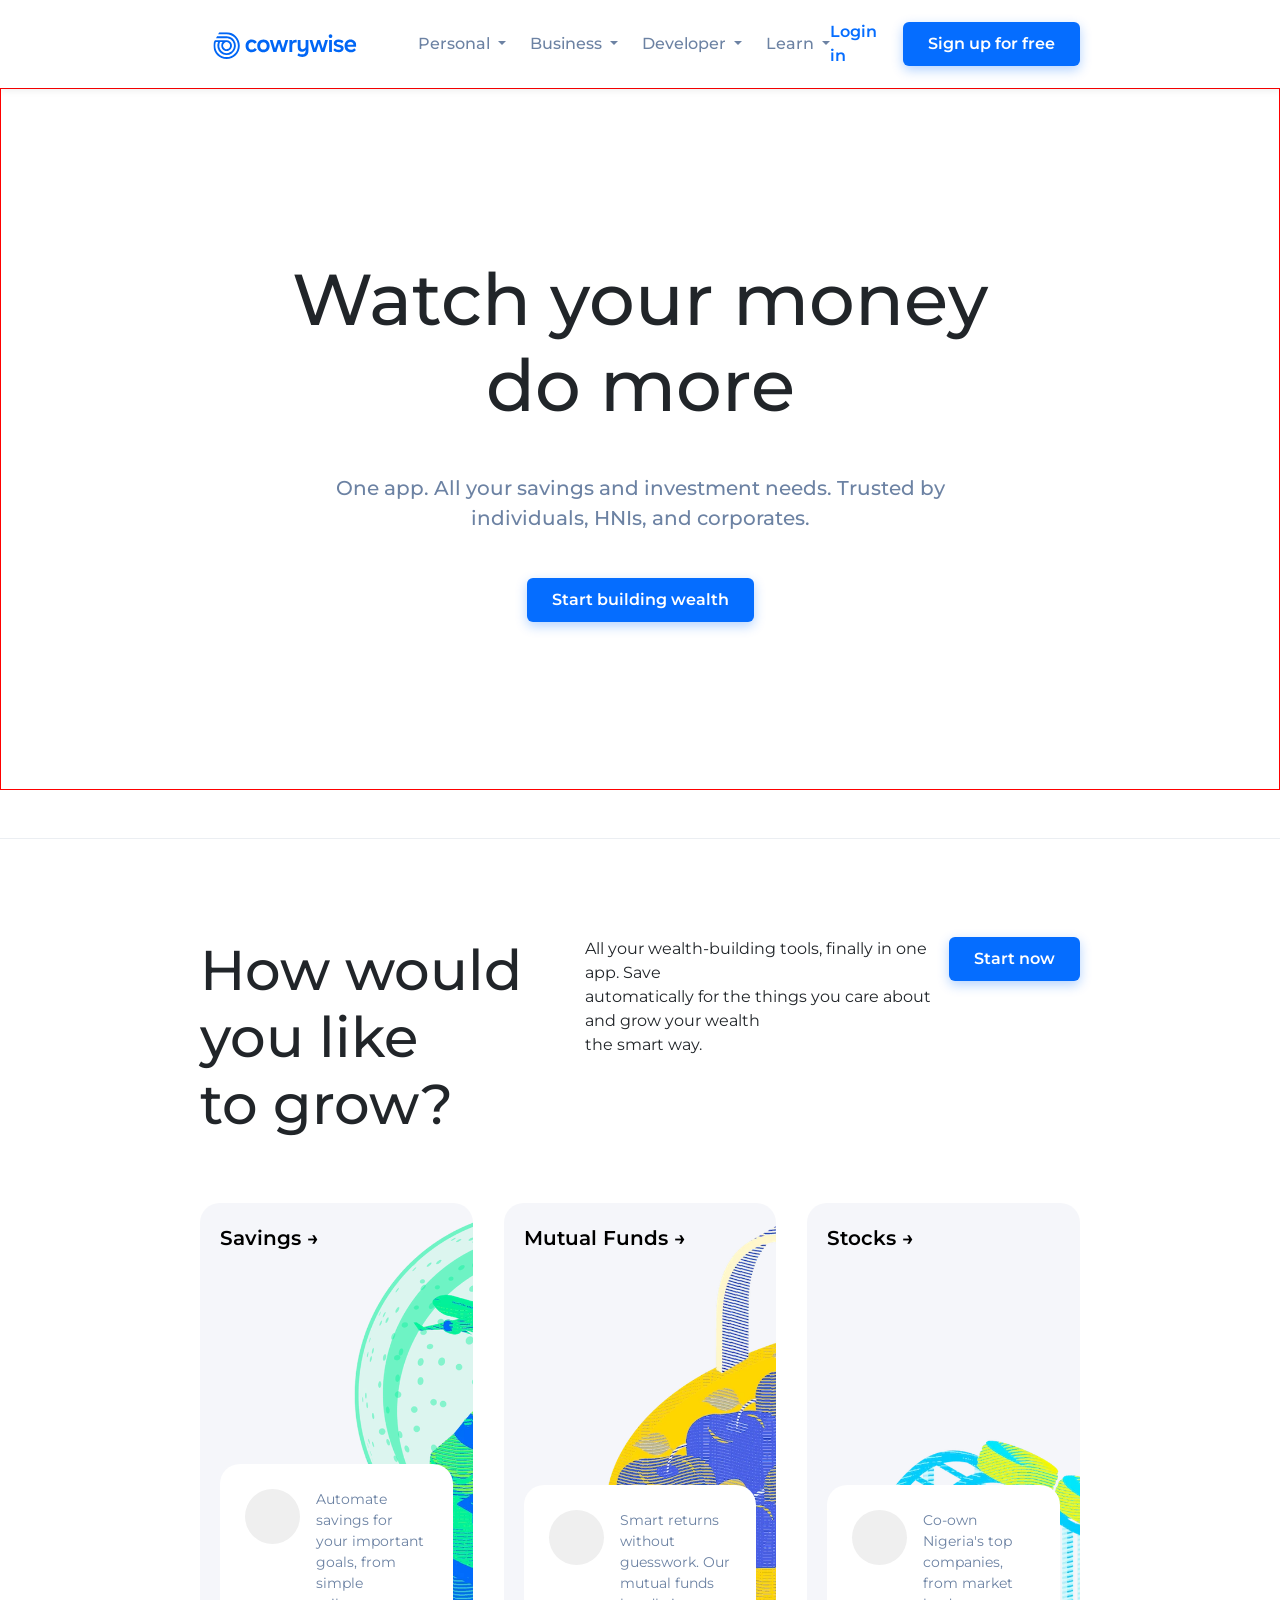
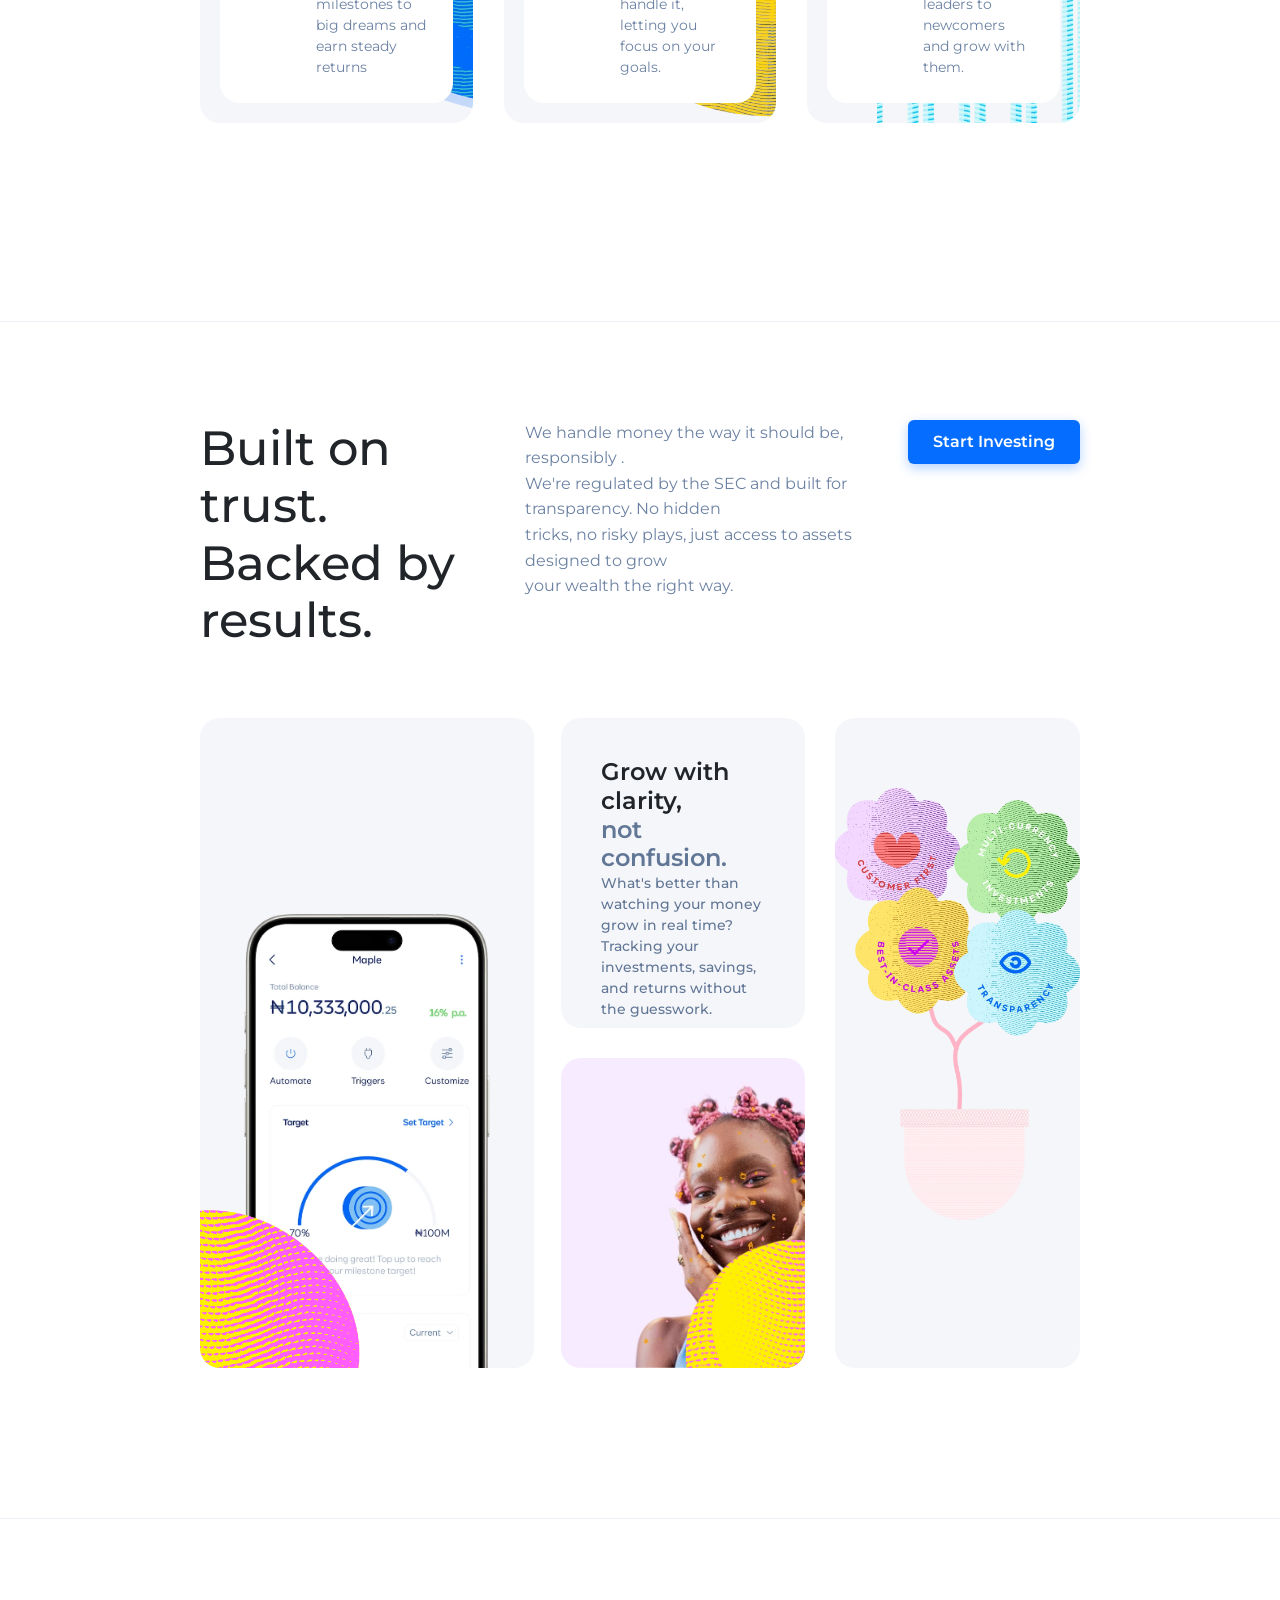
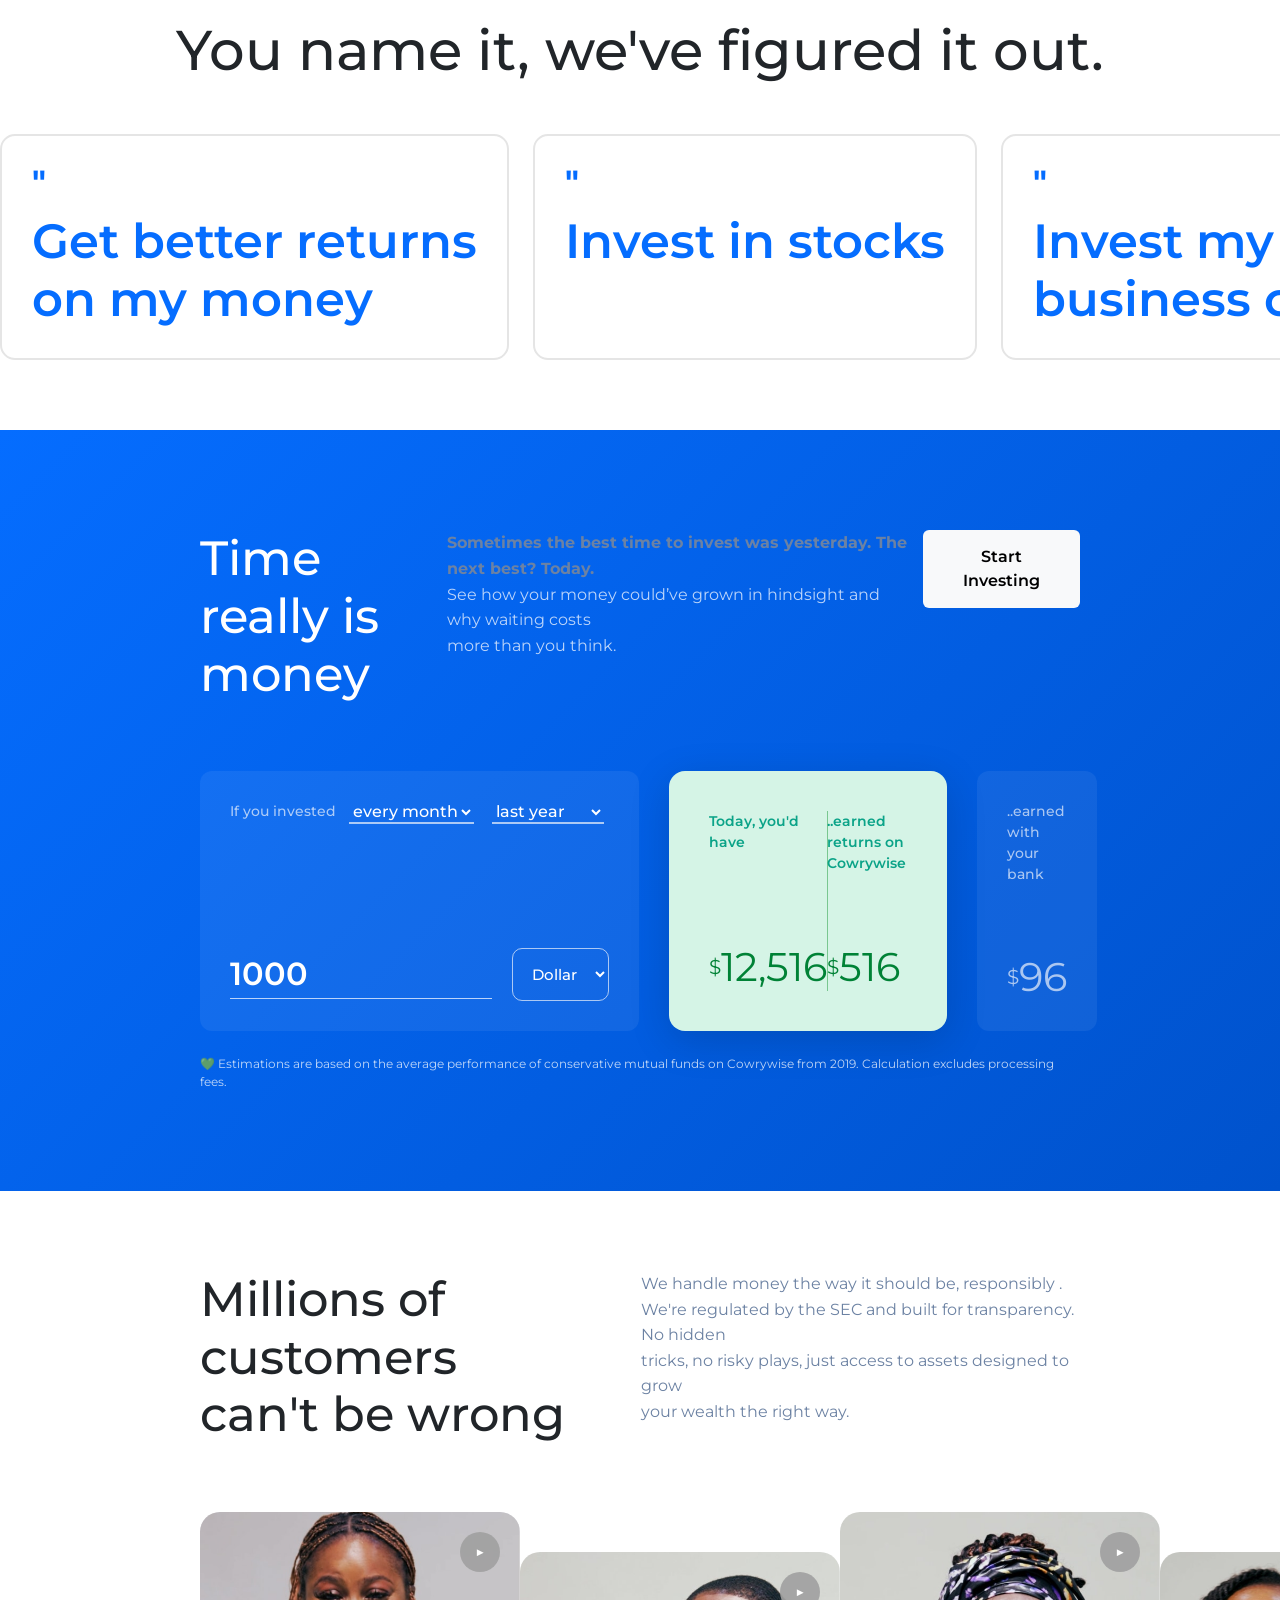
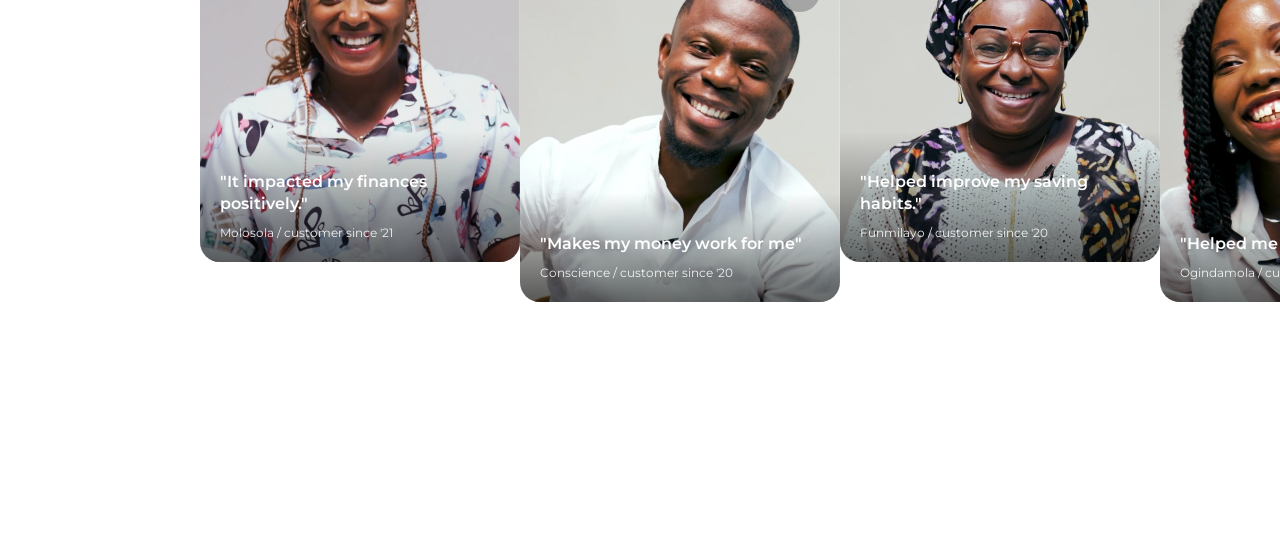
==== index.html @ c1ebb07e "Add new media file: oyindamola.mp4 Co-authored-by: Copilot <copilot@github.com>" ====
<!DOCTYPE html>
<html lang="en">
<head>
    <meta charset="UTF-8">
    <meta name="viewport" content="width=device-width, initial-scale=1.0">
    <link rel="preconnect" href="https://fonts.googleapis.com">
    <link rel="preconnect" href="https://fonts.gstatic.com" crossorigin>
    <link href="https://fonts.googleapis.com/css2?family=Montserrat:ital,wght@0,100..900;1,100..900&display=swap"
        rel="stylesheet">
    <link rel="icon" href="./media/cowryicon.png">
    <link rel="stylesheet" href="style.css">
    <link rel="stylesheet" href="./bootstrap.css">
    <link href="https://cdnjs.cloudflare.com/ajax/libs/font-awesome/6.0.0-beta3/css/all.min.css" rel="stylesheet"> 
    <title>Plan, Save and Invest Online | Get high returns | Cowrywise</title>
</head>
<body>
    <nav class="navbar myNav position-sticky top-0 navbar-expand-lg ">
        <div class="container-fluid">
            <a class="navbar-brand" href="#">
                <img src="./media/cowrylogo.svg" alt="">
            </a>
            <button class="navbar-toggler" type="button" data-bs-toggle="collapse" data-bs-target="#navbarSupportedContent"
                aria-controls="navbarSupportedContent" aria-expanded="false" aria-label="Toggle navigation">
                <span class="navbar-toggler-icon"></span>
            </button>
            <div class="collapse ms-lg-5 navbar-collapse" id="navbarSupportedContent">
                <ul class="navbar-nav gap-lg-4 me-auto mb-2 mb-lg-0">
                    
                    <!-- PERSONAL -->

                    <li class="nav-item dropdown">
                        <a class="nav-link dropdown-toggle navList" href="#" role="button" data-bs-toggle="dropdown" data-bs-auto-close="outside"
                            aria-expanded="false">
                            Personal
                        </a>
                        <ul class="dropdown-menu  mydropdownn">
                            <div class="d-flex gap-lg-5">
                                <div class="dropItem">
                                    <li class="d-flex align-items-center  gap-4 mb-4">
                                        <img src="./media/savings icon.svg" alt="">
                                        <div>
                                            <strong>Savings</strong>
                                            <p>Save and earn amazing returns</p>
                                        </div>
                                    </li>
                                    <li class="d-flex align-items-center gap-4 my-4">
                                        <img src="./media/mutualicon.svg" alt="">
                                        <div>
                                            <strong>Mutual Funds</strong>
                                            <p>Grow your wealth without chasing charts</p>
                                        </div>
                                    </li>
                                    <li class="d-flex align-items-center gap-4 my-4">
                                        <img src="./media/mutualicon.svg" alt="">
                                        <div>
                                            <strong>Stocks <button class="btn-info btn text-light fw-bold">NEW!</button></strong>
                                            <p>Own a slice of Nigeria's top companies</p>
                                        </div>
                                    </li>
                                </div>
                        
                                <div class="verticalLine"></div>
                        
                                <div class="dropItem align-self-start">
                                    <strong class="my-4">Savings</strong>
                                    <li class="my-3">
                                        <a href="#">
                                            <p>Estimate your interests</p>
                                        </a>
                                    </li>
                                    <li class="my-3">
                                        <a href="#">
                                            <p>Know your risk appetite</p>
                                        </a>
                                    </li>
                                    <li class="my-3">
                                        <a href="#">
                                            <p>Plan your child's education</p>
                                        </a>
                                    </li>
                                </div>
                            </div>
                        </ul>
                    </li>


                    <!-- BUSINESS -->
                    
                    <li class="nav-item dropdown">
                        <a class="nav-link dropdown-toggle navList" href="#" role="button" data-bs-toggle="dropdown" data-bs-auto-close="outside"
                            aria-expanded="false">
                            Business
                        </a>
                        <ul class="dropdown-menu  mydropdownn">
                            <div class="d-flex justify-content-between">
                                <div class="dropItem">
                                    <li class="d-flex align-items-center  gap-4 mb-4">
                                        <img src="./media/sprouticon.svg" alt="">
                                        <div>
                                            <strong>Sprout</strong>
                                            <p>Save and earn amazing returns</p>
                                        </div>
                                    </li>
                                </div>
                        
                                
                            </div>
                        </ul>
                    </li>


                    <!-- DEVELOPER -->

                    <li class="nav-item dropdown">
                        <a class="nav-link dropdown-toggle navList" href="#" role="button" data-bs-toggle="dropdown" data-bs-auto-close="outside"
                            aria-expanded="false">
                            Developer
                        </a>
                        <ul class="dropdown-menu  mydropdownn">
                            <div class="d-flex gap-lg-5">
                                <div class="dropItem">
                                    <li class="d-flex align-items-center  gap-4 mb-4">
                                        <img src="./media/embed.svg" alt="">
                                        <div>
                                            <strong>Embed</strong>
                                            <p>Offer investment services in your app</p>
                                        </div>
                                    </li>
                                    <li class="d-flex align-items-center gap-4 my-4">
                                        <img src="./media/docs.svg" alt="">
                                        <div>
                                            <strong>Docs</strong>
                                            <p>Read how to integrate the Embeded API</p>
                                        </div>
                                    </li>
                                </div>
                        
                                <div class="verticalLine"></div>
                        
                                <div class="dropItem align-self-start">
                                    <strong class="my-4">Connect</strong>
                                    <li class="my-3">
                                        <a href="#">
                                            <p>Join Embeded on Slack</p>
                                        </a>
                                    </li>
                                </div>
                            </div>
                        </ul>
                    </li>


                    <!-- LEARN -->

                    <li class="nav-item dropdown">
                        <a class="nav-link dropdown-toggle navList" href="#" role="button" data-bs-toggle="dropdown" data-bs-auto-close="outside"
                            aria-expanded="false">
                            Learn
                        </a>
                        <ul class="dropdown-menu  mydropdownn">
                            <div class="d-flex justify-content-between">
                                <div class="dropItem">
                                    <li class="d-flex align-items-center  gap-4 mb-4">
                                        <img src="./media/docs.svg" alt="">
                                        <div>
                                            <strong>Glossary</strong>
                                            <p>Learn from a curation of simple money terms</p>
                                        </div>
                                    </li>
                                    <li class="d-flex align-items-center  gap-4 mb-4">
                                        <img src="./media/docs.svg" alt="">
                                        <div>
                                            <strong>Blog</strong>
                                            <p>Announcements, articles and stories</p>
                                        </div>
                                    </li>
                                    <li class="d-flex align-items-center  gap-4 mb-4">
                                        <img src="./media/help.svg" alt="">
                                        <div>
                                            <strong>Help Center</strong>
                                            <p>Everything you need to use Cowrywise</p>
                                        </div>
                                    </li>
                                </div>
                        
                                
                            </div>
                        </ul>
                    </li>


                </ul>
                <div class="d-flex align-items-center gap-lg-4">
                    <a href="login.html" class="login">Login in</a>
                    <a href="signup.html">
                        <button class="signupBtn">Sign up for free</button>
                    </a>

                </div>
            </div>
        </div>
    </nav>


    <section id="hero" class="sec1 d-flex align-items-center justify-content-center">
        <div class="text-center">
            <h1 class="display-2 fw-medium">Watch your money <br> do more</h1>
            <p>One app. All your savings and investment needs. Trusted by <br>individuals, HNIs, and corporates.</p>
            <a href="signup.html">
                <button class=" signupBtn">Start building wealth </button>
            </a>
        </div>
    </section>

    <hr class="my-5" style="border-color: #6c82a38a;">

    <section class="sec2">
        <div class="d-lg-flex gap-2 justify-content-between mb-5">
            <h2 class="display-4 fw-medium mb-sm-3">How would you like <br> to grow?</h2>
            <p class="mb-sm-3">All your wealth-building tools, finally in one app. Save <br>automatically for the things you care about and grow your wealth <br>the smart way.</p>
            <div>
                <button class="signupBtn mb-sm-4">Start now</button>
            </div>
        </div>

        <div class="my-5 d-lg-flex d-md-flex d-sm-flex justify-content-between gap-lg-4 flex-wrap">
            <div class="savingsItem savingsimg1">
                <a href="#">Savings <span class="arrowRight">&#8594;</span></a>

                <div class="d-flex gap-3 savings-buttom">
                    <div><button></button></div>
                    <p>Automate savings for your important goals, from simple milestones to big dreams and earn steady returns</p>
                </div>
            </div>
            <div class="savingsItem savingsimg2">
                <a href="#">Mutual Funds <span class="arrowRight">&#8594;</span></a>
                <div class="d-flex gap-3 savings-buttom">
                    <div><button></button></div>
                    <p>Smart returns without guesswork. Our mutual funds handle it, letting you focus on your goals.</p>
                </div>
            </div>
            <div class="savingsItem savingsimg3">
                <a href="#">Stocks <span class="arrowRight">&#8594;</span></a>
                <div class="d-flex gap-3 savings-buttom">
                    <div><button></button></div>
                    <p>Co-own Nigeria's top companies, from market leaders to newcomers and grow with them.</p>
                </div>
            </div>
        </div>
    </section>

    <hr class="my-5" style="border-color: #6c82a38a;">

    <section class="sec2 ">
        <div class="d-lg-flex gap-2 justify-content-between mb-5 secHeader">
            <h2 class="display-4 fw-medium mb-sm-3">Built on trust. <br>Backed by results.</h2>
            <p class="mb-sm-3">We handle money the way it should be, responsibly . <br>We're regulated by the SEC and built for transparency. No hidden <br>tricks, no risky plays, just access to assets designed to grow <br>your wealth the right way.</p>
            <div>
                <button class="signupBtn mb-sm-4">Start Investing</button>
            </div>
        </div>

        <div class="d-lg-flex d-md-flex d-sm-flex justify-content-between gap-lg-4 flex-wrap">
            <div class="phoneDiv">
                <img src="./media/s-coin-2.png" alt="" class="rollCoin">
            </div>
            <div class="growContainer">
                <div class="growWith ">
                    <div class="clarity">
                        <h4>Grow with clarity, <br> <span>not confusion.</span></h4>
                        <p>What's better than watching your money grow in real time? Tracking your investments, savings, and returns without the guesswork.</p>
                    </div>
                    <div class="modelGirl">
                        <img src="./media/s-coin-2.png" alt="" class="rollCoin2">
                    </div>
                </div>
                <div class="growWith flowerContainer"></div>
            </div>
        </div>

        
    </section>

    <hr class="my-5" style="border-color: #6c82a38a;">

    <section class="sec3">
        <h2 class="display-4 fw-medium mb-sm-3 text-center">You name it, we've figured it out.</h2>

        <div class="cardsContainer d-flex gap-4">
            
            <div class="featureCard">
                <p class="quoteMark">"</p>
                <h4 class="blueText">Get better returns <br> on my money</h4>
            </div>
            <div class="featureCard">
                <p class="quoteMark">"</p>
                <h4 class="blueText">Invest in stocks</h4>
            </div>
            <div class="featureCard">
                <p class="quoteMark">"</p>
                <h4 class="blueText">Invest my <br> business cash</h4>
            </div>
            <div class="featureCard">
                <p class="quoteMark">"</p>
                <h4 class="blueText">Invest in mutual <br> funds easily</h4>
            </div>
            <div class="featureCard">
                <p class="quoteMark">"</p>
                <h4 class="blueText">Automate and <br> build my savings</h4>
            </div>
            <div class="featureCard">
                <p class="quoteMark">"</p>
                <h4 class="blueText">Access Naira & <br> USD investments</h4>
            </div>
            <div class="featureCard">
                <p class="quoteMark">"</p>
                <h4 class="blueText">Get better returns <br> on my money</h4>
            </div>
            <div class="featureCard">
                <p class="quoteMark">"</p>
                <h4 class="blueText">Invest in stocks</h4>
            </div>
            <div class="featureCard">
                <p class="quoteMark">"</p>
                <h4 class="blueText">Invest my <br> business cash</h4>
            </div>
            <div class="featureCard">
                <p class="quoteMark">"</p>
                <h4 class="blueText">Invest in mutual <br> funds easily</h4>
            </div>
            <div class="featureCard">
                <p class="quoteMark">"</p>
                <h4 class="blueText">Automate and <br> build my savings</h4>
            </div>
            <div class="featureCard">
                <p class="quoteMark">"</p>
                <h4 class="blueText">Access Naira & <br> USD investments</h4>
            </div>
        </div>
    </section>

    <section class="sec4">
        <div class="d-lg-flex gap-2 secHeader justify-content-between mb-5 sec4Title">
            <h2 class="display-4 fw-medium mb-sm-3 ">Time really is <br> money</h2>
            <p class="mb-sm-3">
                <strong>Sometimes the best time to invest was yesterday. The next best? Today.</strong> <br>
                <span>See how your money could’ve grown in hindsight and why waiting costs <br> more than you
                    think.</span>
            </p>
            <div>
                <button class="btn border-0 btn-light mb-sm-4">Start Investing</button>
            </div>
        </div>
        <div class="sec4Content">
            <div class="calculatorBox">
                <p class="calcText d-flex gap-2">
                    <span class="timeLabel">If you invested</span>
                    <select class="timeSelect">
                        <option>every month</option>
                        <option>every week</option>
                        <option>daily</option>
                        <option>once</option>
                    </select>
                    <select class="timeSelect">
                        <option>last year</option>
                        <option>2 years ago</option>
                        <option>3 years ago</option>
                        <option>5 years ago</option>
                    </select>
                </p>
    
                <div class="amountBox">
                    <input type="number" class="amountField" value="1000" placeholder="0">
                    <select class="currencySelect">
                        <option>Dollar</option>
                        <option>Naira</option>
                        <option>Euro</option>
                    </select>
                </div>
    
                
            </div>
    
            <div class="resultCard">
                <div class="resultHeader">
                    <span class="resultLabel">Today, you'd have</span>
                    <p class="mainAmount display-6 fw-normal">
                        <span class="currency">$</span>
                        <span>12,516</span>
                    </p>
                </div>
                <hr class="linebottom">
                <div class="linebetween"></div>
                <div class="resultHeader">
                    <span class="resultLabel">..earned returns on Cowrywise</span>
                    <p class="mainAmount display-6 fw-normal">
                        <span class="currency">$</span>
                        <span>516</span>
                    </p>
                </div>
            </div>

            <div class="calculatorBox">
                <p class="calcText">
                    <span class="timeLabel">..earned with your bank</span>
                </p>
    
                <p class="mainAmount timeLabel display-6 fw-normal">
                    <span class="currency">$</span>
                    <span>96</span>
                </p>
    
                
            </div>
            
        </div>
        <div class="disclaimerText mt-4">
            <p>💚 Estimations are based on the average performance of conservative mutual funds on Cowrywise from
                2019. Calculation excludes processing fees.</p>
        </div>
    </section>

    <section class="sec5">
        <div class="d-lg-flex gap-2 secHeader justify-content-between mb-5">
            <h2 class="display-4 fw-medium mb-sm-3">Millions of customers <br>can't be wrong</h2>
            <p class="mb-sm-3">We handle money the way it should be, responsibly . <br>We're regulated by the SEC and built for transparency. No hidden <br>tricks, no risky plays, just access to assets designed to grow <br>your wealth the right way.</p>
        </div>

        <div class="testimonials-container">
            <div class="testimonial-card video-card">
                <img src="./media/moyosoluwa.jpg" alt="Customer 1" class="testimonial-media poster-image">
                <video class="testimonial-media video-element" autoplay muted loop>
                    <source src="./media/moyosoluwa.mp4" type="video/mp4">
                </video>
                <button class="play-button-overlay">&#x25B6;</button>
                <div class="testimonial-overlay">
                    <p>"It impacted my finances positively."</p>
                    <small>Molosola / customer since '21</small>
                </div>
            </div>

            <div class="testimonial-card video-card">
                <img src="./media/conscience.jpg" alt="Customer 2" class="testimonial-media">
                <video class="testimonial-media video-element" autoplay muted loop>
                    <source src="./media/conscience.mp4" type="video/mp4">
                </video>
                <button class="play-button-overlay">&#x25B6;</button>
                <div class="testimonial-overlay">
                    <p>"Makes my money work for me"</p>
                    <small>Conscience / customer since '20</small>
                </div>
            </div>

            <div class="testimonial-card video-card">
                <img src="./media/funmilola.jpg" alt="Customer 3" class="testimonial-media">
                <video class="testimonial-media video-element" autoplay muted loop>
                    <source src="./media/funmilola.mp4" type="video/mp4">
                </video>
                <button class="play-button-overlay">&#x25B6;</button>
                <div class="testimonial-overlay">
                    <p>"Helped improve my saving habits."</p>
                    <small>Funmilayo / customer since '20</small>
                </div>
            </div>

            <div class="testimonial-card video-card">
                <img src="./media/oyindamola.jpg" alt="Customer 4" class="testimonial-media">
                <video class="testimonial-media video-element" autoplay muted loop>
                    <source src="./media/oyindamola.mp4" type="video/mp4">
                </video>
                <button class="play-button-overlay">&#x25B6;</button>
                <div class="testimonial-overlay">
                    <p>"Helped me stay consistent"</p>
                    <small>Ogindamola / customer since '23</small>
                </div>
            </div>
        </div>
    </section>

    <div style="height: 200px;">

    </div>
    <script src="./bootstrap.bundle.js"></script>
</body>
</html>
---- style.css ----
*{
    padding: 0 !important;
    margin: 0 !important;
    box-sizing: border-box !important;
    font-family: "Montserrat", sans-serif !important;
    /* outline: 1px solid red; */
}
body{
    overflow-x: hidden !important;
}
/* =================LOGIN PAGE ============= */
.loginBody{
    background-color: #F4F7FA;
}
.loginSec{
    display: block;
    margin: 80px auto !important;
    width: 65% !important;
}
.loginLogo img{
    width: 100%;
    max-width: 180px; 
    margin-bottom: 100px !important;
}
.jump h3{
    font-size: 48px;
    font-weight: bold;
}
.jump h4{
    color:RGBA(10, 46, 101, 0.3);
    font-size: 24.96px;
    margin: 15px 0 !important;
    font-weight: bold;
}
.jump p{
    font-size: 12.8px;
}
.jump p a{
    color: #056DFF;
    text-decoration: none;
    font-weight: 600;
}
.formCon form{
    background-color: white;
    padding:60px 70px !important;
    border-radius: 10px !important;
    box-shadow: 0 1px 28px rgba(0, 0, 0, 0.068) !important;
}
.signWith a{
    border: 1px solid #E5E5E5;
    color: black;
    font-weight: 600;
    font-size: 15.2px;
    text-decoration: none;
    padding:10px !important;
    width: 100%;
    border-radius: 5px !important;
    text-align: center;
    display: flex !important;
    align-items: center !important;
    justify-content: center !important;
    gap: 4px !important;
}
.signWith a svg{
    width: 18px !important;
    height: 18px !important;
}
.signWith a.googleSignIn{
    display: flex !important;
    align-items: center !important;
    justify-content: center !important;
    gap: 4px !important;
}
.signWith a.googleSignIn svg{
    width: 18px !important;
    height: 18px !important;
    margin-right: 2px !important;
}
.formCon hr{
    border: 1px solid #E5E5E5;
}
.formCon input{
    border: 1px solid #E5E5E5;
    border-radius: 5px;
}
.formCon input:focus{
    border: 1px solid #056DFF;
    outline: none !important;
}
.emailInputContainer{
    position: relative !important;
    margin-bottom: 20px !important;
}
.emailInputContainer label{
    position: absolute !important;
    top: -10px !important;
    left: 15px !important;
    background-color: white !important;
    padding: 0 5px !important;
    font-size: 12px !important;
    color: #056DFF !important;
    font-weight: 600 !important;
    pointer-events: none !important;
    opacity: 0 !important;
    transition: all 0.1s linear !important;
}
.emailInputContainer input:focus ~ label{
    opacity: 1 !important;
}
.emailInputContainer input::placeholder{
    color: #999 !important;
    transition: color 0.1s linear !important;
}
.emailInputContainer input:focus::placeholder{
    color: transparent !important;
}
.forgetPass{
    color: #056DFF;
    text-decoration: none;
    font-weight: 600;
    font-size: 12.8px;
}
.formCon button{
    background-color: #056DFF;
    color: white;
    font-weight: 600;
    font-size: 15.2px;
    border: none !important;
    padding:10px 20px !important;
    width: 100%;
    border-radius: 5px !important;
}
.formFooter p{
    font-size: 12.8px;
}
.formFooter p a{
    color: #056DFF;
    text-decoration: none;
    font-weight: 600;
}
.rightLogo{
    position: fixed !important;
    bottom: 20px !important;
    right: 20px !important;
    border: none !important;
    width: 50px !important;
    border-radius: 50% !important;
    overflow: hidden;
    background-color: #056DFF;
    height: 50px;
}
.rightLogo img{
    width: 60%;
    border-radius: 50% !important;
}





/* ================SIGNUP SEC============= */
.signupBody{
    background-color: #F4F7FA;
    background-image: url(./media/sinupbg.svg);
    background-repeat: no-repeat;
    background-position: bottom right;
}
.formCon form h2{
    font-size: 64px;
    font-weight: bold;
    margin-bottom: 30px !important;
}
.startInvest{
    gap: 100px;
}
.startInvest .formCon{
    width: 60%;
}
.formFooter p img{
    width: 23px;
}
.dontwait h5{
    font-size: 24px;
    font-weight: 600;
}
.dontwait p{
    font-size: 16px;
    color: #6C82A3;
}
.seemore{
    border: none;
    border-radius: 20px;
    background-color: white;
    color: #056DFF;
    font-weight: 600;
    font-size: 14px;
    padding: 5px 15px !important;
}


/* ==================LANDING PAGE================ */
.myNav{
    padding: 20px 200px !important;
    background-color: white !important;
    box-shadow: 0 2px 8px rgba(0, 0, 0, 0.08) !important;
    z-index: 10;
}
.myNav .navbar-brand img{
    width: 170px;
}
.mydropdownn{
    border: none !important;
    box-shadow: 0 2px 8px rgba(0, 0, 0, 0.08) !important;
    background-color: white !important;  
    width:max-content !important;
    border-radius: 10px !important;
    padding: 40px  !important;
    pointer-events: auto !important;
}
.mydropdownn .dropItem{
    pointer-events: auto !important;
}
.mydropdownn .dropItem li{
    pointer-events: auto !important;
    cursor: pointer !important;
}
.dropItem img{
    width: 45px;
}
.dropItem strong{
    font-weight: 600;
}
.dropItem p{
    font-size: 14px;
    color: #6C82A3;
    font-weight: 500;
    transition: .5s ease;
}
.dropItem li:hover, .dropItem li:hover p{
    color: #056DFF;
    transition: .5s ease;
}
.dropItem strong button{
    font-size: 10px;
    letter-spacing: 2px;
    padding:1px 2px !important;
}
.verticalLine{
    width: 1px;
    height:auto;
    background-color: #E5E5E5;
}
.dropItem a{
    text-decoration: none;
}
.navList{
    color: #6C82A3 !important;
    font-weight: 500 !important;
    transition: .5s ease;
}
.navList:hover, .navList:focus{
    color: black !important;
}
.login{
    text-decoration: none;
    color: #056DFF;
    font-weight: 600;
    font-size: 16px;
}
.signupBtn{
    font-weight: 600;
    font-size: 16px;
    width: max-content;
    color: white;
    background-color: #056DFF;
    border:none;
    padding: 10px 25px !important;
    border-radius: 6px !important;
    box-shadow: 0 4px 12px rgba(5, 109, 255, 0.3) !important;
}


/* ========SEC1============= */
.sec1{
    height: 78vh;
    /* background-image: url(./media/ladder.svg); */
    border: solid red 1px;
    background-repeat: no-repeat;
    
    background-position: bottom left, top right;
    background-size: cover;
}
.sec1 p{
    font-size: 20px;
    font-weight: 500;
    color: #6C82A3;
    margin: 45px 0 !important;
}


/* ============SEC2======== */
.sec2{
    padding: 50px 200px !important;
    margin-bottom:100px !important; 
}
.savingsItem{
    width: 31%;
    padding: 20px !important;
    border-radius: 20px !important;
    height: 520px;
    background-color: #F5F6FA;
    background-repeat: no-repeat;
    background-size: cover;
    background-position: 70px;
    display: flex;
    flex-direction: column;
    justify-content: space-between;
    transition: transform 0.3s ease-in-out;
}
.savingsItem:hover .savings-buttom{
    transform: translateY(-10px) ;
}
.savingsItem:hover a{
    color: #056DFF !important;
}
.savingsItem:hover a .arrowRight{
    transform: translateX(15px);
    display: inline-block;
    transition: transform 0.3s ease-in-out;
}

.savingsItem a .arrowRight{
    display: inline-block;
    transition: transform 0.3s ease-in-out;
}
.savingsItem a{
    color: black;
    font-weight: 600;
    font-size: 20px;
    text-decoration: none;
    transition: transform 0.3s ease-in-out;
}
.savings-buttom{
    background-color: white;
    padding: 25px !important;
    border-radius:20px;
    width: 100%;
    transition: transform 0.2s ease-in-out;
}
.savings-buttom button{
    height: 55px;
    width: 55px;
    border: none;
    border-radius: 50% !important;
}
.savings-buttom p{
    font-size: 14px;
    color: #6C82A3;
}
.savingsimg1{
    background-image: url(./media/savings1.png);
}
.savingsimg2{
    background-image: url(./media/savings2.png);
}
.savingsimg3{
    background-image: url(./media/savings3.png);
}
.phoneDiv{
    background-color: #F5F6FA;
    height: 650px;
    width: 38%;
    border-radius: 20px;
    background-image: url(./media/pnone.png);
    background-repeat: no-repeat;
    background-size: 80%;
    background-position: center 150%;
    position: relative;
    overflow: hidden;
}
.rollCoin{
    width: 280px;
    position: absolute;
    bottom: -120px;
    left: -120px;
    transform: scaleX(-1);
    animation: roll 20s linear infinite;
}
@keyframes roll {
    0%{
        transform: rotate(0deg);
    }
    100%{
        transform: rotate(-360deg);
    }
}
.growContainer{
    width:59% ;
    display: flex;
    gap: 30px;
}
.growWith{
    width: 100%;
    display: flex;
    flex-direction: column;
    gap: 30px;

    /* height: 650px !important; */
}
.growWith span{
    color: #627796;
}
.growWith p{
    font-size:14px !important;
    color: #627796;
    font-weight: 500;
}
.growWith h4{
    font-size:24px;
    font-weight: 600;
}
.growWith div{
    background-color: #F5F6FA;
    padding: 40px !important;
    height:100%;
    display: flex;
    flex-direction: column;
    justify-content: space-between;
    border-radius: 20px !important;
    position: relative;
    overflow: hidden;
}
.rollCoin2{
    width: 240px;
    position: absolute;
    bottom: -110px;
    right: -120px;
    transform: scaleX(-1);
    animation: rolls 20s linear infinite;
}
@keyframes rolls {
    0%{
        transform: rotate(0deg);
    }
    100%{
        transform: rotate(360deg);
    }
}
.modelGirl{
    background-image: url(./media/girl-face-model.png);
    background-repeat: no-repeat;
    background-size: cover;
}
.flowerContainer{
    background-color: #F5F6FA;
    border-radius: 20px;
    background-image: url(./media//flowers.png);
    background-repeat: no-repeat;
    background-size: contain;
    background-position: center 70px;

}

/* ========SEC3======== */
.sec3{
    padding: 50px 0 !important;
}
.cardsContainer{
    margin-top: 50px !important;
    padding-bottom: 20px !important;
    overflow-x: hidden !important;
}

.featureCard{
    border: 2px solid #E5E5E5;
    border-radius: 15px !important;
    padding: 30px !important;
    min-width: fit-content;
    background-color: white;
    transition: transform 0.3s ease, box-shadow 0.3s ease;
    animation: slideLeft 20s linear infinite;
}
.featureCard:hover{
    transform: translateY(-5px);
    box-shadow: 0 4px 16px rgba(0, 0, 0, 0.1);
}
.cardsContainer:has(.featureCard:hover) .featureCard{
    animation-play-state: paused;
}
@keyframes slideLeft {
    0%{
        transform: translateX(0);
    }
    100%{
        transform: translateX(-100vw);
    }
}
.quoteMark{
    color: #056DFF;
    font-size: 32px;
    font-weight: bold;
    margin-bottom: 15px !important;
    line-height: 1;
}
.blueText{
    color: #056DFF;
    font-weight: 600;
    font-size: 48px;
}

/* ========SEC4======== */
.sec4{
    background: linear-gradient(135deg, #056DFF 0%, #0052CC 100%);
    padding: 100px 200px !important;
}

.sec4Title{
    color: white;
}
.sec4Title span{
    color: #bbd4fa;
}
.sec4Title button{
    font-size: 16px !important;
    font-weight: 600;
    padding: 15px 40px !important;
}
.sec4Title button:hover{
    background-color:black;
    color: white;
}
.sec4Content{
    color: white;
    display:grid;
    grid-template-columns: 1fr 2fr 1fr;
    gap: 30px;
}
.sec4Highlight{
    display: block;
}
.calculatorBox{
    display: flex;
    width: 100%;
    height: 260px;
    flex-direction: column;
    justify-content: space-between;
    background: rgba(255, 255, 255, 0.062);
    padding: 30px !important;
    border-radius: 12px !important;
}
.timeLabel{
    color:#fafbfca9 !important;
    font-weight: 500;
    width: max-content;
}
.calcText{
    color: rgba(255, 255, 255, 0.95);
    font-size: 14px;
}

.timeSelect{
    background-color: transparent;
    border: none;
    border-bottom: 2px solid #fafbfca9 ;
    color: white;
    cursor: pointer;
    font-size: 16px;
    font-weight: 500;
    outline: none;
    /* appearance: none; */
    margin: 0 5px !important;
}
.timeSelect option{
    background-color: #0052CC;
    color: white;
}
.linebetween{
    width: 1px;
    background-color: #52b36ab2;
    height:100%;
}
.amountBox{
    display: flex !important;
    gap: 20px;
    align-items: center;
}
.amountField{
    background-color:transparent;
    border-bottom: 1px solid #bbd4fa !important;
    border: none;
    color: white;
    font-size: 32px;
    font-weight: 600;
    width: 180px;
    width: 100%;
    outline: none;
}
.amountField::placeholder{
    color: rgba(255, 255, 255, 0.5);
}
.amountField::-webkit-outer-spin-button,
.amountField::-webkit-inner-spin-button{
    -webkit-appearance: none;
    margin: 0;
}
.amountField[type=number]{
    -moz-appearance: textfield;
}
.currencySelect{
    background-color: transparent;
    border: 1px solid #fafbfca9  !important;
    color: white;
    padding:15px !important;
    border-radius: 10px !important;
    cursor: pointer;
    font-weight: 500;
    font-size: 15px;
    outline: none;
}
.currencySelect option{
    background-color: #0052CC;
    color: white;
}
.currencySelect:hover{
    background-color: rgba(255, 255, 255, 0.25);
}
.disclaimerText{
    font-size: 12px;
    color: rgba(255, 255, 255, 0.75);
    line-height: 1.5;
}


.resultCard{
    height: 260px;
    display: flex !important;
    justify-content: space-between;
    background: #D5F4E6;
    border-radius: 16px !important;
    padding: 40px !important;
    box-shadow: 0 10px 40px rgba(0, 0, 0, 0.15);
}
.resultHeader{
    display: flex !important;
    flex-direction: column;
    justify-content: space-between;
    font-size: 12px;
    color: #0BA388;
    font-weight: 600;
}
.resultLabel{
    font-size: 14px;
}
.sparkle{
    font-size: 24px;
    margin-left: 10px !important;
}
.resultAmount{
    display: flex !important;
    align-items: baseline;
    gap: 5px;
}
.currency{
    font-size: 20px;
}
.mainAmount{
    font-size: 56px;
    display: flex;
    align-items: center;
    color: #008236;
}
.resultSubtext{
    color: #0BA388;
    font-size: 12px;
    font-weight: 500;
}
.vs-section{
    border-top: 1px solid rgba(26, 188, 156, 0.2);
    padding-top: 20px !important;
    display: flex !important;
    justify-content: space-between;
    align-items: center;
}
.vsAmount{
    display: flex !important;
    align-items: baseline;
    gap: 3px;
}
.subAmount{
    font-size: 36px;
    font-weight: 700;
    color: #1ABC9C;
}
.vsText{
    color: #0BA388;
    font-size: 13px;
}

.ctaSection{
    background: rgba(255, 255, 255, 0.1);
    padding: 30px !important;
    border-radius: 12px !important;
    border: 1px solid rgba(255, 255, 255, 0.2);
}
.ctaText{
    font-size: 18px;
    font-weight: 600;
    line-height: 1.4;
}
.ctaSubtext{
    font-size: 14px;
    color: rgba(255, 255, 255, 0.85);
    margin-bottom: 20px !important;
    line-height: 1.6;
}
.ctaButton{
    background-color: white;
    color: #056DFF;
    border: none !important;
    padding: 12px 28px !important;
    border-radius: 8px !important;
    font-weight: 600;
    font-size: 15px;
    cursor: pointer;
    transition: transform 0.3s ease, box-shadow 0.3s ease;
}
.ctaButton:hover{
    transform: translateY(-2px);
    box-shadow: 0 6px 20px rgba(255, 255, 255, 0.25);
}

/* ========SEC5 TESTIMONIALS======== */
.sec5 {
    padding: 80px 200px !important;
}

.secHeader {
    margin-bottom: 50px !important;
}

.secHeader h2 {
    font-size: 48px;
    font-weight: 700;
    margin-bottom: 20px !important;
}

.secHeader p {
    font-size: 16px;
    color: #6C82A3;
    line-height: 1.6;
}

.testimonials-container {
    display: flex !important;
    justify-content: flex-start !important;
    align-items: flex-start !important;
    flex-wrap: nowrap !important;
}

.testimonial-card {
    position: relative !important;
    min-width: 320px !important;
    height: 350px !important;
    border-radius: 20px !important;
    overflow: hidden !important;
    flex-shrink: 0 !important;
    background-color: #EDEDF2;
    transition: transform 0.3s ease, box-shadow 0.3s ease !important;
    cursor: pointer !important;
}

.testimonial-card:hover {
    transform: scale(1.08) translateY(-20px) !important;
    box-shadow: 0 15px 40px rgba(0, 0, 0, 0.2) !important;
}

.testimonial-card:nth-child(1) {
    transform: translateY(0px) !important;
}

.testimonial-card:nth-child(1):hover {
    transform: scale(1.08) translateY(-20px) !important;
}

.testimonial-card:nth-child(2) {
    transform: translateY(40px) !important;
}

.testimonial-card:nth-child(2):hover {
    transform: scale(1.08) translateY(20px) !important;
}

.testimonial-card:nth-child(3) {
    transform: translateY(0px) !important;
}

.testimonial-card:nth-child(3):hover {
    transform: scale(1.08) translateY(-20px) !important;
}

.testimonial-card:nth-child(4) {
    transform: translateY(40px) !important;
}

.testimonial-card:nth-child(4):hover {
    transform: scale(1.08) translateY(20px) !important;
}

.testimonial-media {
    width: 100% !important;
    height: 100% !important;
    object-fit: cover !important;
    display: block !important;
}

.play-button-overlay {
    position: absolute !important;
    top: 20px !important;
    right: 20px !important;
    width: 40px !important;
    height: 40px !important;
    color: white;
    border-radius: 50% !important;
    background-color: rgba(160, 160, 160, 0.904) !important;
    border: none !important;
    display: flex !important;
    align-items: center !important;
    justify-content: center !important;
    cursor: pointer !important;
    z-index: 10 !important;
    transition: background-color 0.3s ease !important;
}

.play-button-overlay:hover {
    background-color: rgba(200, 200, 200, 1) !important;
}

.play-button-overlay i {
    color: white !important;
    font-size: 18px !important;
    margin-left: 3px !important;
}

.video-card .poster-image {
    display: block !important;
    width: 100% !important;
    height: 100% !important;
    object-fit: cover !important;
    position: absolute !important;
    top: 0 !important;
    left: 0 !important;
    z-index: 3 !important;
    transition: opacity 0.3s ease !important;
    opacity: 1 !important;
}

.video-card .video-element {
    display: block !important;
    width: 100% !important;
    height: 100% !important;
    object-fit: cover !important;
    position: absolute !important;
    top: 0 !important;
    left: 0 !important;
    z-index: 2 !important;
    opacity: 0 !important;
    transition: opacity 0.3s ease !important;
    pointer-events: none !important;
}

.video-card:hover .poster-image {
    opacity: 0 !important;
    z-index: 2 !important;
}

.video-card:hover .video-element {
    opacity: 1 !important;
    z-index: 3 !important;
}

.testimonial-overlay {
    position: absolute !important;
    bottom: 0 !important;
    left: 0 !important;
    right: 0 !important;
    padding: 40px 20px 20px 20px !important;
    color: white !important;
    background: linear-gradient(to top, rgba(0, 0, 0, 0.6), transparent) !important;
    z-index: 5 !important;
}

.testimonial-overlay p {
    font-size: 16px !important;
    font-weight: 600 !important;
    margin-bottom: 8px !important;
    line-height: 1.4 !important;
}

.testimonial-overlay small {
    font-size: 12px !important;
    opacity: 0.9 !important;
    display: block !important;
}


@media (max-width: 1024px) {
    .formCon form{
        padding: 30px !important;
        margin-top: 50px !important;
    }
    .loginSec{
        width: 90% !important;
        display: block;
        margin: 50px auto !important;
    }
    .signWith a{
        display: block !important;
        margin: 20px 0 !important;
    }
    .rightLogo{
        display: none !important;
    }



    /* ===============SIGNUP================= */
    .startInvest .formCon{
        width: 100%;
    }
    .startInvest .formCon h2{
        font-size: 28px;
    }
    .dontwait h5{
        display: none;
    }
    .dontwait p{
        font-size: 14.4px;
        text-align: center !important;
        margin-top: 50px !important;
    }
    .seemore{
        display: block !important;
        margin: 30px auto !important;
    }
    .rightLogo-signup{
        display: block  !important;
    }

    .navbar{
        padding: 20px !important;
        justify-content: space-between !important;
    }
    .sec2{
        padding: 30px !important;
    }
    .savingsItem{
        width: 100%;
        margin: 30px 0 !important;
    }
    .savings-buttom button{
        display: none;
    }
    .phoneDiv{
        width: 100%;
        height: 550px;
        margin: 30px 0 !important;
    }
    .growWith{
        width: 100% !important;
    }
    .growContainer{
        width:100% ;
        flex-direction: column;
    }
    .clarity{
        height: 300px !important;
        margin: 30px 0 !important;
    }
    .modelGirl{
        height: 400px !important;
        background-position: center;
    }
    .flowerContainer{
        height: 500px;
        background-position: left 70px;
    }
    .sec4{
    padding:100px 30px !important;
    }
    .secHeader p{
        margin: 30px 0 !important;
    }
    .sec4Content{
        /* grid-template-columns: 1fr !important; */
        grid-template-columns: repeat(auto-fill, minmax(200px, 1fr))
    }
    .calculatorBox{
        height:200px;
        width: 100% !important;
        padding:20px !important;
    }
    .resultCard{
        width:100;
    }
    .blueText{
        font-size: 32px !important;
    }
    .calcText{
        font-size: 12px !important;
    }
     .timeSelect{
        font-size: 12px !important;
    }
     .amountField{
        font-size: 24px !important;
    }
     .currencySelect{
        font-size: 14px !important;
    }
    



}
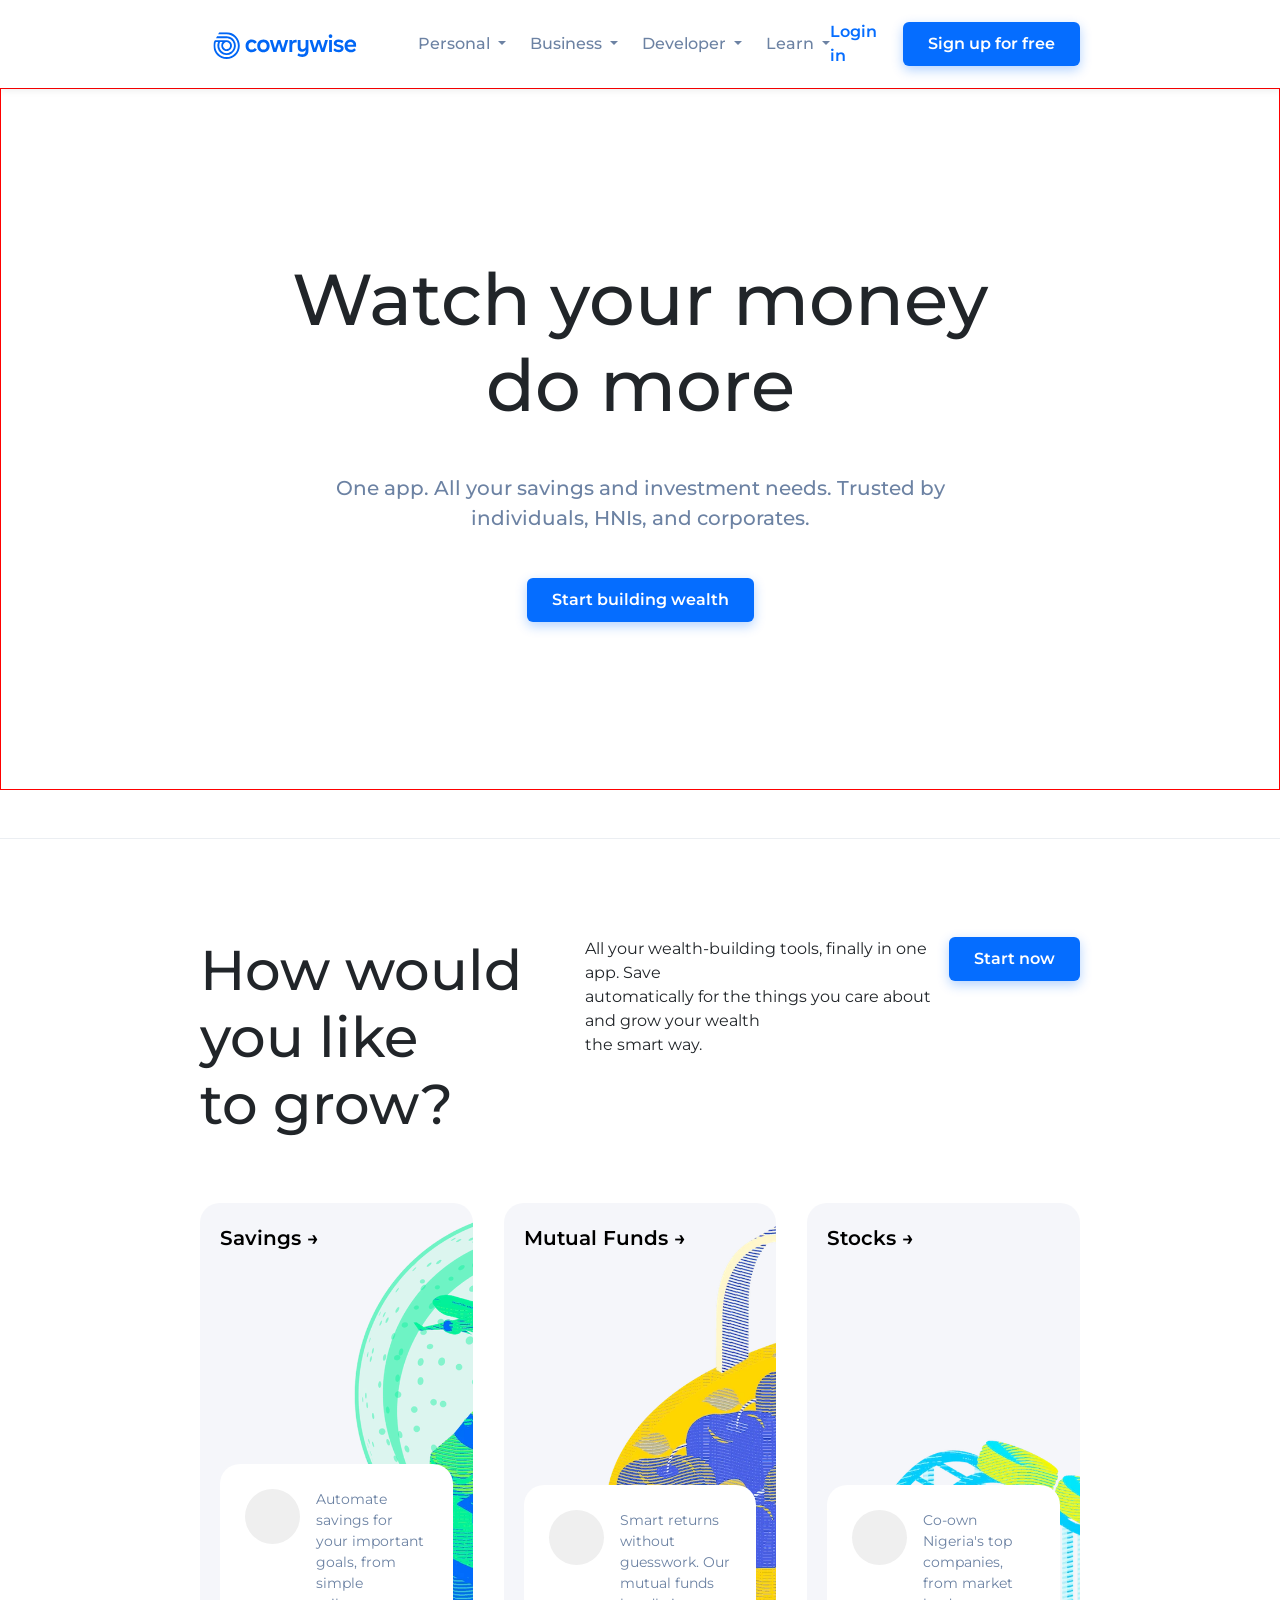
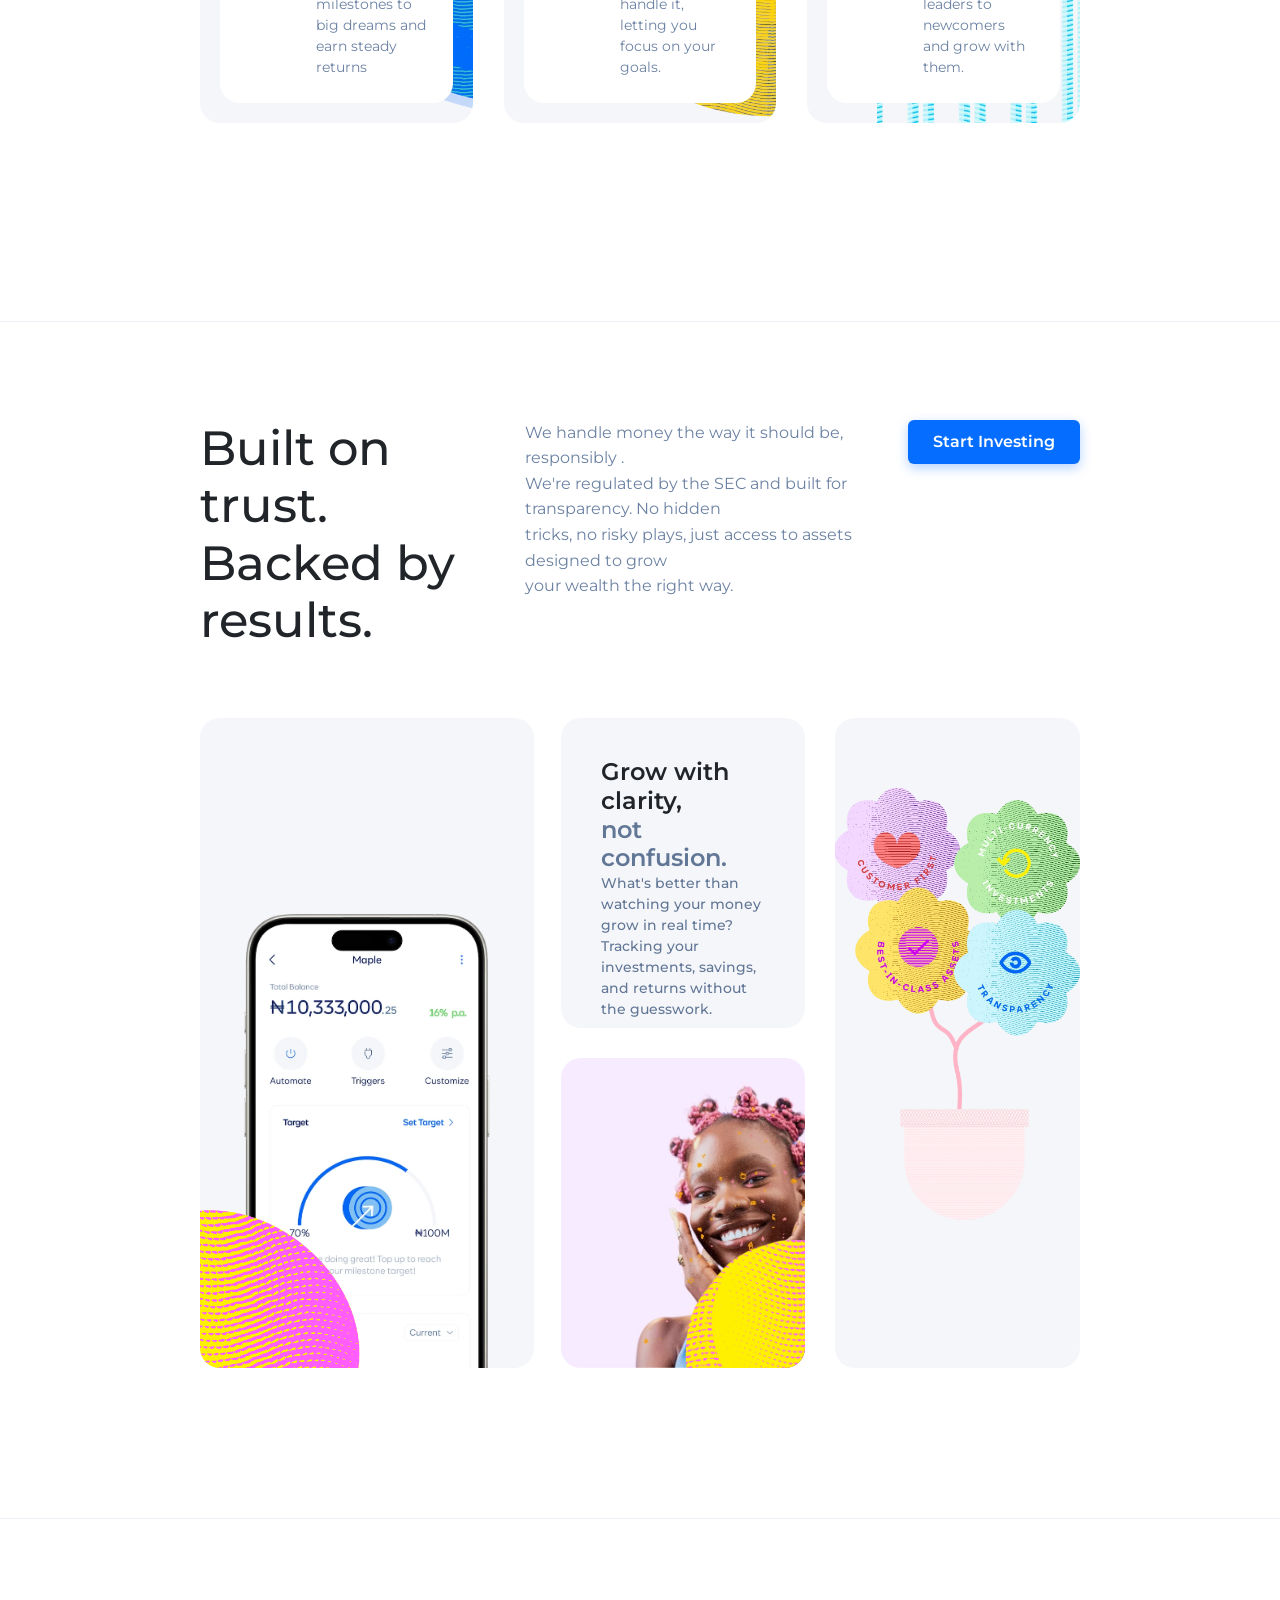
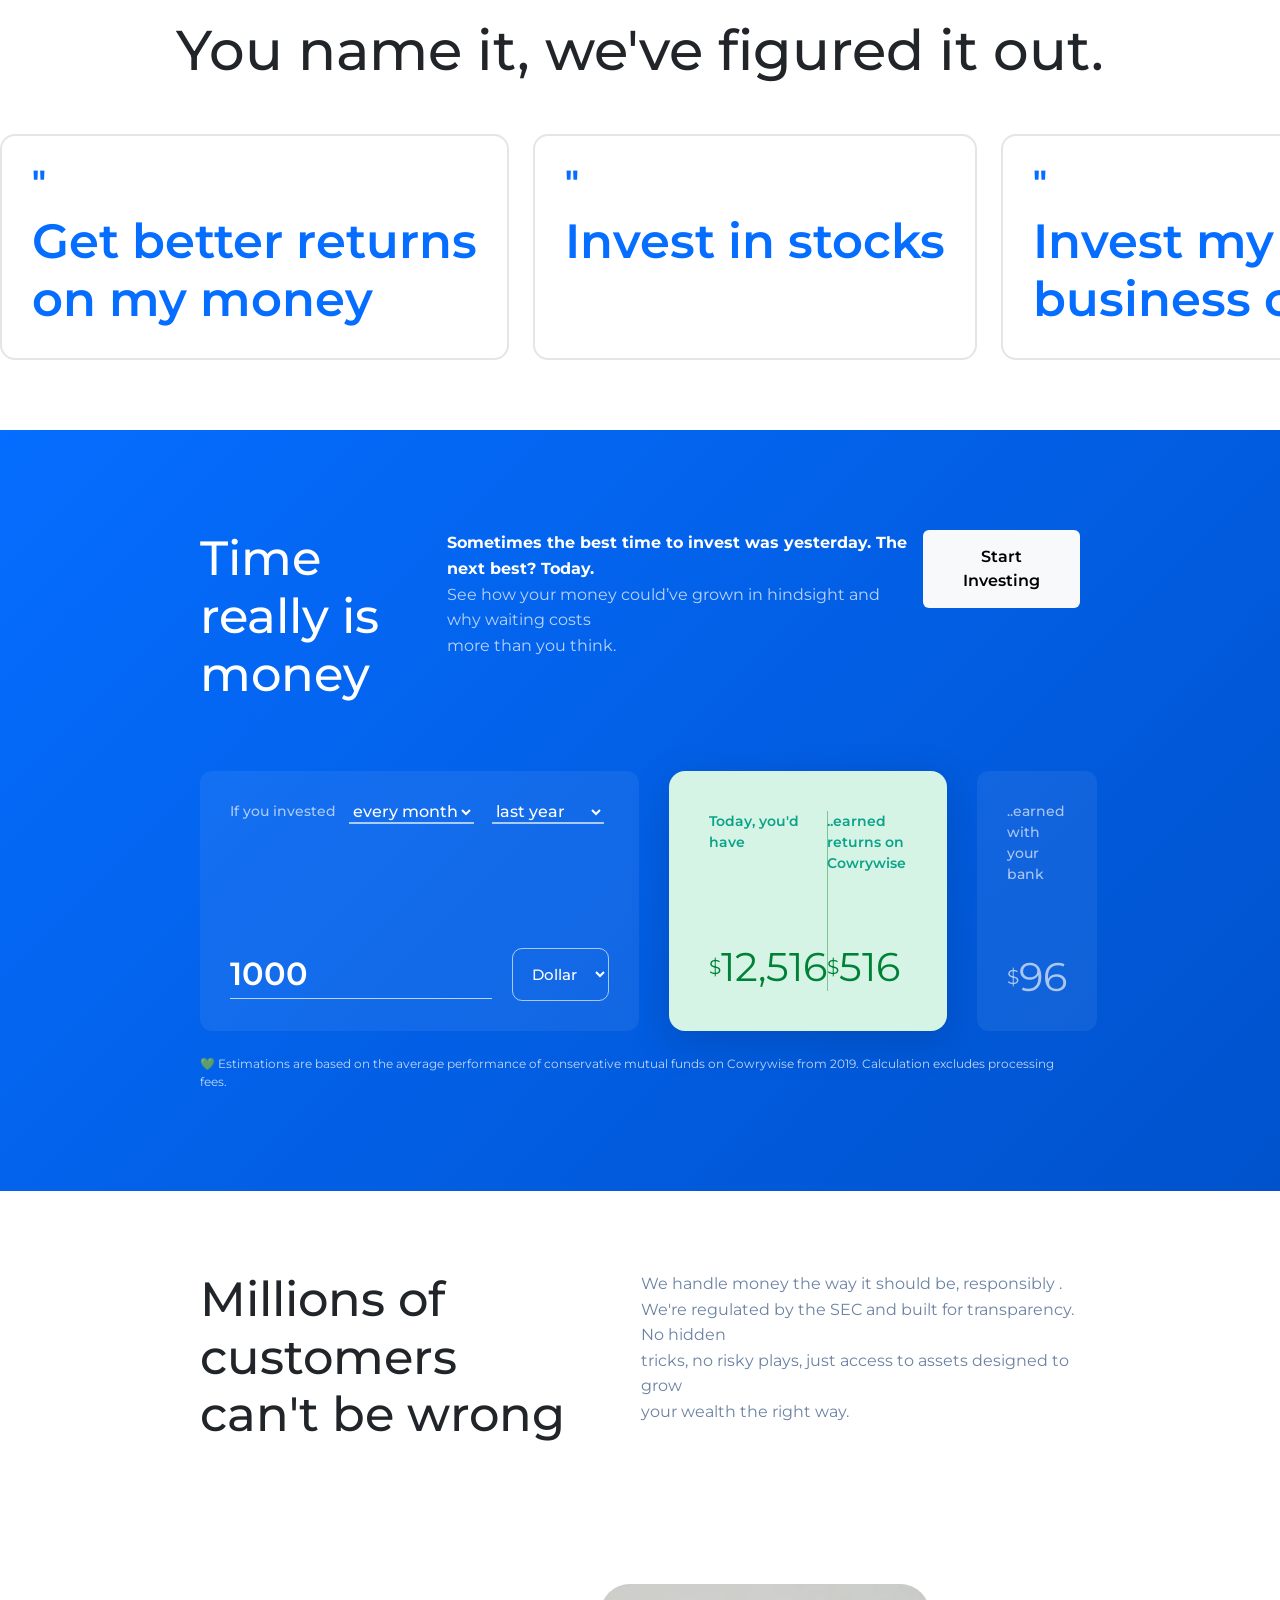
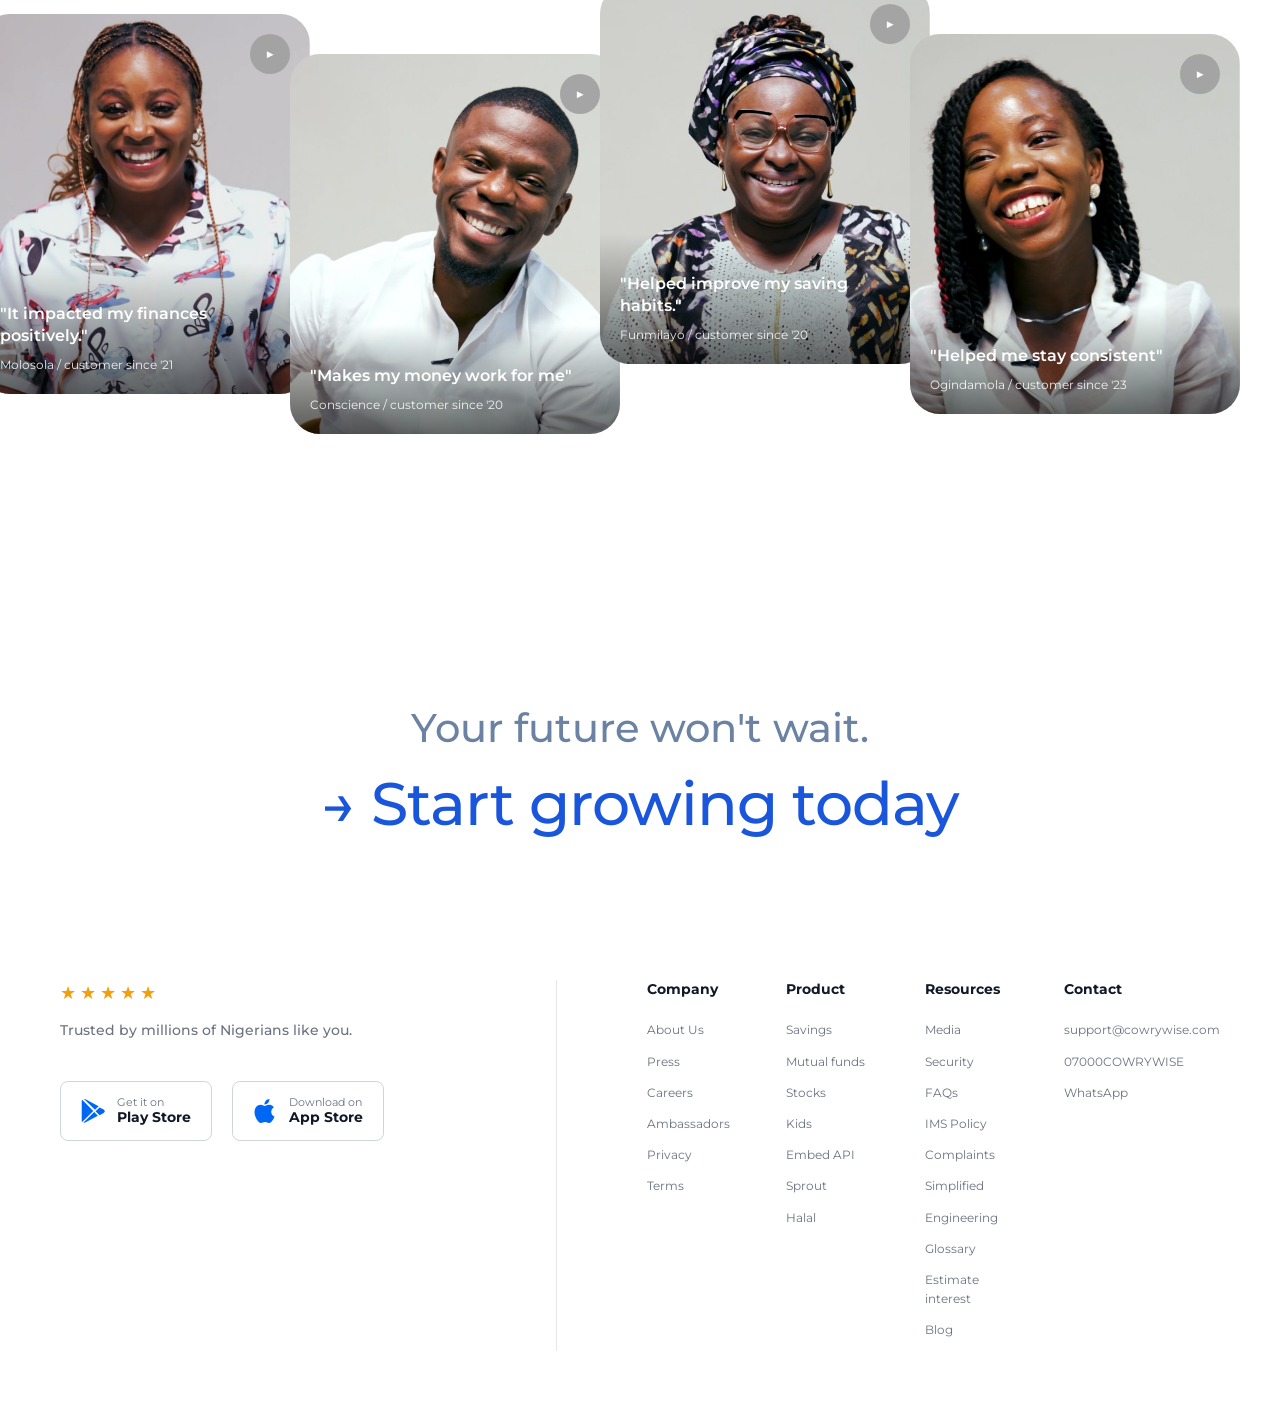
==== commit 4665db50: "Add new footer section with responsive design and app store buttons Co-authored-by: Copilot <copilot" ====
--- a/index.html
+++ b/index.html
@@ -477,9 +477,105 @@
         </div>
     </section>
 
-    <div style="height: 200px;">
-
-    </div>
+
+    <section class="sec6">
+        <!-- Part 1: CTA Header -->
+        <div class="sec6-cta">
+            <h2 class="sec6-cta-line1 display-6">Your future won't wait.</h2>
+            <h2 class="sec6-cta-line2">→ Start growing today</h2>
+        </div>
+
+        <!-- Part 2: Footer Body -->
+        <footer class="sec6-footer">
+            <!-- Left Half / Mobile Top -->
+            <div class="footer-left">
+                <!-- Stars & Trust Text -->
+                <div class="footer-trust">
+                    <div class="stars">★★★★★</div>
+                    <p class="trust-text">Trusted by millions of Nigerians like you.</p>
+                </div>
+
+                <!-- App Store Buttons -->
+                <div class="app-buttons">
+                    <button class="app-btn play-store">
+                        <img class="btn-icon" src="./media/playstoreicon.svg" alt="">
+                        <div class="btn-text">
+                            <small>Get it on</small>
+                            <strong>Play Store</strong>
+                        </div>
+                    </button>
+                    <button class="app-btn app-store">
+                        <img class="btn-icon" src="./media/appleicon.svg" alt="">
+                        <div class="btn-text">
+                            <small>Download on</small>
+                            <strong>App Store</strong>
+                        </div>
+                    </button>
+                </div>
+            </div>
+
+            <!-- Divider (Desktop only) -->
+            <div class="footer-divider"></div>
+
+            <!-- Right Half / Mobile Bottom -->
+            <div class="footer-right">
+                <!-- Company Column -->
+                <nav class="footer-column">
+                    <h3 class="footer-header">Company</h3>
+                    <ul>
+                        <li><a href="#">About Us</a></li>
+                        <li><a href="#">Press</a></li>
+                        <li><a href="#">Careers</a></li>
+                        <li><a href="#">Ambassadors</a></li>
+                        <li><a href="#">Privacy</a></li>
+                        <li><a href="#">Terms</a></li>
+                    </ul>
+                </nav>
+
+                <!-- Product Column -->
+                <nav class="footer-column">
+                    <h3 class="footer-header">Product</h3>
+                    <ul>
+                        <li><a href="#">Savings</a></li>
+                        <li><a href="#">Mutual funds</a></li>
+                        <li><a href="#">Stocks</a></li>
+                        <li><a href="#">Kids</a></li>
+                        <li><a href="#">Embed API</a></li>
+                        <li><a href="#">Sprout</a></li>
+                        <li><a href="#">Halal</a></li>
+                    </ul>
+                </nav>
+
+                <!-- Resources Column -->
+                <nav class="footer-column">
+                    <h3 class="footer-header">Resources</h3>
+                    <ul>
+                        <li><a href="#">Media</a></li>
+                        <li><a href="#">Security</a></li>
+                        <li><a href="#">FAQs</a></li>
+                        <li><a href="#">IMS Policy</a></li>
+                        <li><a href="#">Complaints</a></li>
+                        <li><a href="#">Simplified</a></li>
+                        <li><a href="#">Engineering</a></li>
+                        <li><a href="#">Glossary</a></li>
+                        <li><a href="#">Estimate interest</a></li>
+                        <li><a href="#">Blog</a></li>
+                    </ul>
+                </nav>
+
+                <!-- Contact Column -->
+                <nav class="footer-column">
+                    <h3 class="footer-header">Contact</h3>
+                    <ul>
+                        <li><a href="mailto:support@cowrywise.com">support@cowrywise.com</a></li>
+                        <li><a href="tel:070000COWRYWISE">07000COWRYWISE</a></li>
+                        <li><a href="#">WhatsApp</a></li>
+                    </ul>
+                </nav>
+            </div>
+        </footer>
+    </section>
+
     <script src="./bootstrap.bundle.js"></script>
 </body>
 </html>
--- a/style.css
+++ b/style.css
@@ -1,3 +1,5 @@
+@import url('https://fonts.googleapis.com/css2?family=DM+Sans:ital,opsz,wght@0,9..146,100..1000;1,9..146,100..1000&display=swap');
+
 *{
     padding: 0 !important;
     margin: 0 !important;
@@ -515,6 +517,9 @@
 }
 
 .sec4Title{
+    color: white !important;
+}
+.sec4Title strong{
     color: white;
 }
 .sec4Title span{
@@ -551,7 +556,7 @@
 .timeLabel{
     color:#fafbfca9 !important;
     font-weight: 500;
-    width: max-content;
+    width: max-content !important;
 }
 .calcText{
     color: rgba(255, 255, 255, 0.95);
@@ -604,6 +609,7 @@
     margin: 0;
 }
 .amountField[type=number]{
+    appearance: textfield;
     -moz-appearance: textfield;
 }
 .currencySelect{
@@ -752,16 +758,17 @@
 
 .testimonials-container {
     display: flex !important;
-    justify-content: flex-start !important;
+    margin: 150px 0 !important;
+    justify-content: center !important;
     align-items: flex-start !important;
     flex-wrap: nowrap !important;
 }
 
 .testimonial-card {
     position: relative !important;
-    min-width: 320px !important;
-    height: 350px !important;
-    border-radius: 20px !important;
+    min-width: 330px !important;
+    height: 380px !important;
+    border-radius: 30px !important;
     overflow: hidden !important;
     flex-shrink: 0 !important;
     background-color: #EDEDF2;
@@ -779,31 +786,31 @@
 }
 
 .testimonial-card:nth-child(1):hover {
-    transform: scale(1.08) translateY(-20px) !important;
+    transform: translateY(-20px) !important;
 }
 
 .testimonial-card:nth-child(2) {
-    transform: translateY(40px) !important;
+    transform: translateY(40px) translateX(-20px) !important;
 }
 
 .testimonial-card:nth-child(2):hover {
-    transform: scale(1.08) translateY(20px) !important;
+    transform:  translateY(20px) translateX(-20px) !important;
 }
 
 .testimonial-card:nth-child(3) {
-    transform: translateY(0px) !important;
+    transform: translateY(-30px) translateX(-40px) !important;
 }
 
 .testimonial-card:nth-child(3):hover {
-    transform: scale(1.08) translateY(-20px) !important;
+    transform:  translateY(-50px) translateX(-40px) !important;
 }
 
 .testimonial-card:nth-child(4) {
-    transform: translateY(40px) !important;
+    transform: translateY(20px) translateX(-60px) !important;
 }
 
 .testimonial-card:nth-child(4):hover {
-    transform: scale(1.08) translateY(20px) !important;
+    transform:  translateY(-10px) translateX(-60px) !important;
 }
 
 .testimonial-media {
@@ -849,7 +856,7 @@
     position: absolute !important;
     top: 0 !important;
     left: 0 !important;
-    z-index: 3 !important;
+    z-index: 2 !important;
     transition: opacity 0.3s ease !important;
     opacity: 1 !important;
 }
@@ -862,7 +869,7 @@
     position: absolute !important;
     top: 0 !important;
     left: 0 !important;
-    z-index: 2 !important;
+    z-index: 3 !important;
     opacity: 0 !important;
     transition: opacity 0.3s ease !important;
     pointer-events: none !important;
@@ -876,6 +883,7 @@
 .video-card:hover .video-element {
     opacity: 1 !important;
     z-index: 3 !important;
+    pointer-events: auto !important;
 }
 
 .testimonial-overlay {
@@ -902,6 +910,182 @@
     display: block !important;
 }
 
+/* ========SEC6 FOOTER======== */
+.sec6 {
+    padding: 0 !important;
+}
+
+/* Part 1: CTA Header */
+.sec6-cta {
+    padding: 80px 60px !important;
+    text-align: center;
+    margin-bottom: 0 !important;
+}
+
+.sec6-cta-line1 {
+    font-family: 'DM Sans', sans-serif;
+    font-size: 28px;
+    font-weight: 500 !important;
+    color: #6C82A3;
+    margin-bottom: 16px !important;
+    line-height: 1.4;
+}
+
+.sec6-cta-line2 {
+    font-family: 'DM Sans', sans-serif;
+    font-size: 60px;
+    color: #1A56DB;
+    margin: 0 !important;
+    line-height: 1.2;
+    letter-spacing: -1px;
+}
+
+/* Part 2: Footer Body */
+.sec6-footer {
+    background-color: #FFFFFF;
+    padding: 60px !important;
+    display: flex !important;
+    gap: 60px !important;
+    justify-content: space-between !important;
+    max-width: 1400px !important;
+    margin: 0 auto !important;
+}
+
+/* Left Half */
+.footer-left {
+    flex: 0 0 35%;
+    display: flex !important;
+    flex-direction: column !important;
+    justify-content: flex-start !important;
+}
+
+.footer-trust {
+    margin-bottom: 40px !important;
+}
+
+.stars {
+    font-size: 18px;
+    color: #F59E0B;
+    margin-bottom: 12px !important;
+    letter-spacing: 4px;
+}
+
+.trust-text {
+    font-family: 'DM Sans', sans-serif;
+    font-size: 14px;
+    font-weight: 500;
+    color: #6B7280;
+    margin: 0 !important;
+    line-height: 1.6;
+}
+
+/* App Store Buttons */
+.app-buttons {
+    display: flex !important;
+    gap: 20px !important;
+    flex-wrap: wrap !important;
+}
+
+.app-btn {
+    display: flex !important;
+    align-items: center !important;
+    gap: 12px !important;
+    padding: 14px 20px !important;
+    background-color: #FFFFFF;
+    border: 1px solid #D1D5DB !important;
+    border-radius: 8px !important;
+    cursor: pointer !important;
+    transition: all 0.2s ease !important;
+    font-family: 'DM Sans', sans-serif;
+}
+
+.app-btn:hover {
+    box-shadow: 0 4px 12px rgba(0, 0, 0, 0.1) !important;
+    border-color: #111827 !important;
+}
+
+.btn-icon {
+    width: 24px;
+    display: flex !important;
+    align-items: center !important;
+    justify-content: center !important;
+}
+
+.btn-text {
+    display: flex !important;
+    flex-direction: column !important;
+    justify-content: center !important;
+    text-align: left;
+}
+
+.btn-text small {
+    font-size: 11px;
+    color: #6B7280;
+    font-weight: 400;
+    line-height: 1.2;
+}
+
+.btn-text strong {
+    font-size: 14px;
+    color: #111827;
+    font-weight: 700;
+    line-height: 1.2;
+}
+
+/* Divider */
+.footer-divider {
+    width: 1px;
+    background-color: #E5E7EB;
+    margin: 0 30px !important;
+}
+
+/* Right Half */
+.footer-right {
+    flex: 1;
+    display: grid !important;
+    grid-template-columns: repeat(4, 1fr) !important;
+    gap: 40px !important;
+}
+
+.footer-column {
+    display: flex !important;
+    flex-direction: column !important;
+}
+
+.footer-header {
+    font-family: 'DM Sans', sans-serif;
+    font-size: 14px;
+    font-weight: 700;
+    color: #111827;
+    margin-bottom: 20px !important;
+    line-height: 1.4;
+}
+
+.footer-column ul {
+    list-style: none;
+    padding: 0 !important;
+    margin: 0 !important;
+}
+
+.footer-column li {
+    margin-bottom: 12px !important;
+    line-height: 1.2;
+}
+
+.footer-column a {
+    font-family: 'DM Sans', sans-serif;
+    font-size: 12px;
+    font-weight: 400;
+    color: #6B7280;
+    text-decoration: none;
+    transition: all 0.2s ease !important;
+}
+
+.footer-column a:hover {
+    color: #1A56DB;
+    text-decoration: underline;
+}
+
 
 @media (max-width: 1024px) {
     .formCon form{
@@ -991,7 +1175,6 @@
         margin: 30px 0 !important;
     }
     .sec4Content{
-        /* grid-template-columns: 1fr !important; */
         grid-template-columns: repeat(auto-fill, minmax(200px, 1fr))
     }
     .calculatorBox{
@@ -1001,6 +1184,8 @@
     }
     .resultCard{
         width:100;
+        flex-direction: column;
+        padding: 20px !important;
     }
     .blueText{
         font-size: 32px !important;
@@ -1011,14 +1196,111 @@
      .timeSelect{
         font-size: 12px !important;
     }
+    .linebetween{
+        display: none;
+    }
+    .linebottom{
+        display: block !important;
+        width: 100% !important;
+        border-color: #52b36ab2 !important;
+    }
      .amountField{
         font-size: 24px !important;
     }
      .currencySelect{
         font-size: 14px !important;
     }
-    
-
-
-
-}+    .sec5{
+        padding: 50px 30px !important;
+    }
+     .secHeader h2{
+        font-size: 32px !important;
+    }
+    .testimonials-container{
+        display: flex !important;
+        gap: 20px !important;
+        margin: 50px 0 !important;
+        overflow-x: auto !important;
+        overflow-y: hidden !important;
+        -webkit-overflow-scrolling: touch !important;
+        scrollbar-width: none !important;
+        scroll-behavior: smooth !important;
+        -ms-overflow-style: none !important;
+    }
+    .testimonials-container::-webkit-scrollbar{
+        display: none !important;
+    }
+     .testimonial-card{
+        min-width: 280px !important;
+        transform: none !important;
+        transition: none !important;
+    }
+    .testimonial-card:nth-child(1),
+    .testimonial-card:nth-child(2),
+    .testimonial-card:nth-child(3),
+    .testimonial-card:nth-child(4){
+        transform: none !important;
+    }
+    .testimonial-card:hover {
+        transform: none !important;
+        box-shadow: none !important;
+    }
+    .testimonial-card:nth-child(1):hover,
+    .testimonial-card:nth-child(2):hover,
+    .testimonial-card:nth-child(3):hover,
+    .testimonial-card:nth-child(4):hover {
+        transform: none !important;
+    }
+
+    /* SEC6 RESPONSIVE */
+    .sec6-cta {
+        padding: 40px 30px !important;
+    }
+
+    .sec6-cta-line1 {
+        font-size: 20px;
+    }
+
+    .sec6-cta-line2 {
+        font-size: 32px;
+    }
+
+    .sec6-footer {
+        flex-direction: column !important;
+        padding: 40px 20px !important;
+        gap: 30px !important;
+    }
+
+    .footer-left {
+        flex: 1 1 auto;
+        border-bottom: 1px solid #E5E7EB;
+        padding-bottom: 40px !important;
+    }
+
+    .footer-divider {
+        display: none !important;
+    }
+
+    .footer-right {
+        grid-template-columns: repeat(2, 1fr) !important;
+        gap: 30px !important;
+    }
+
+    .app-buttons {
+        width: 100%;
+    }
+
+    .app-btn {
+        flex: 1 1 calc(50% - 10px) !important;
+    }
+
+    .footer-header {
+        font-size: 15px;
+    }
+
+    .footer-column a {
+        font-size: 13px;
+    }
+
+}
+
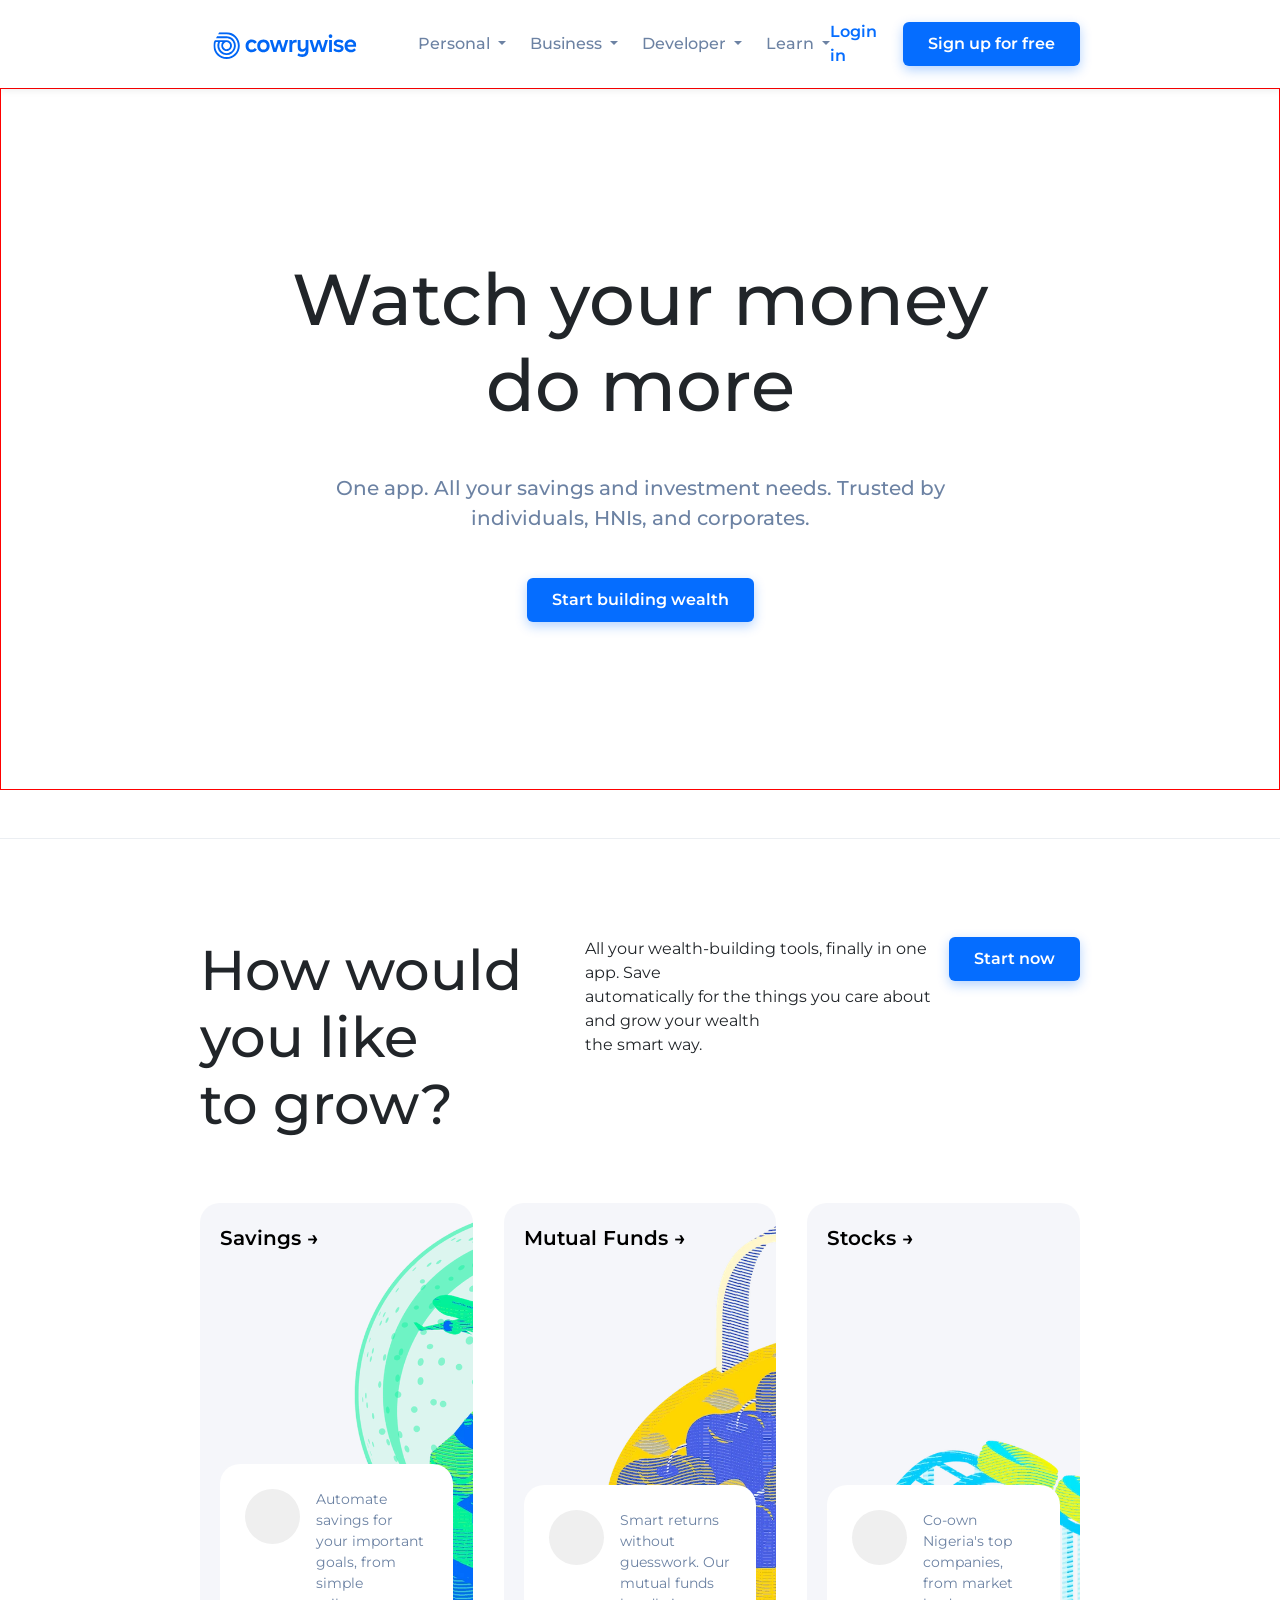
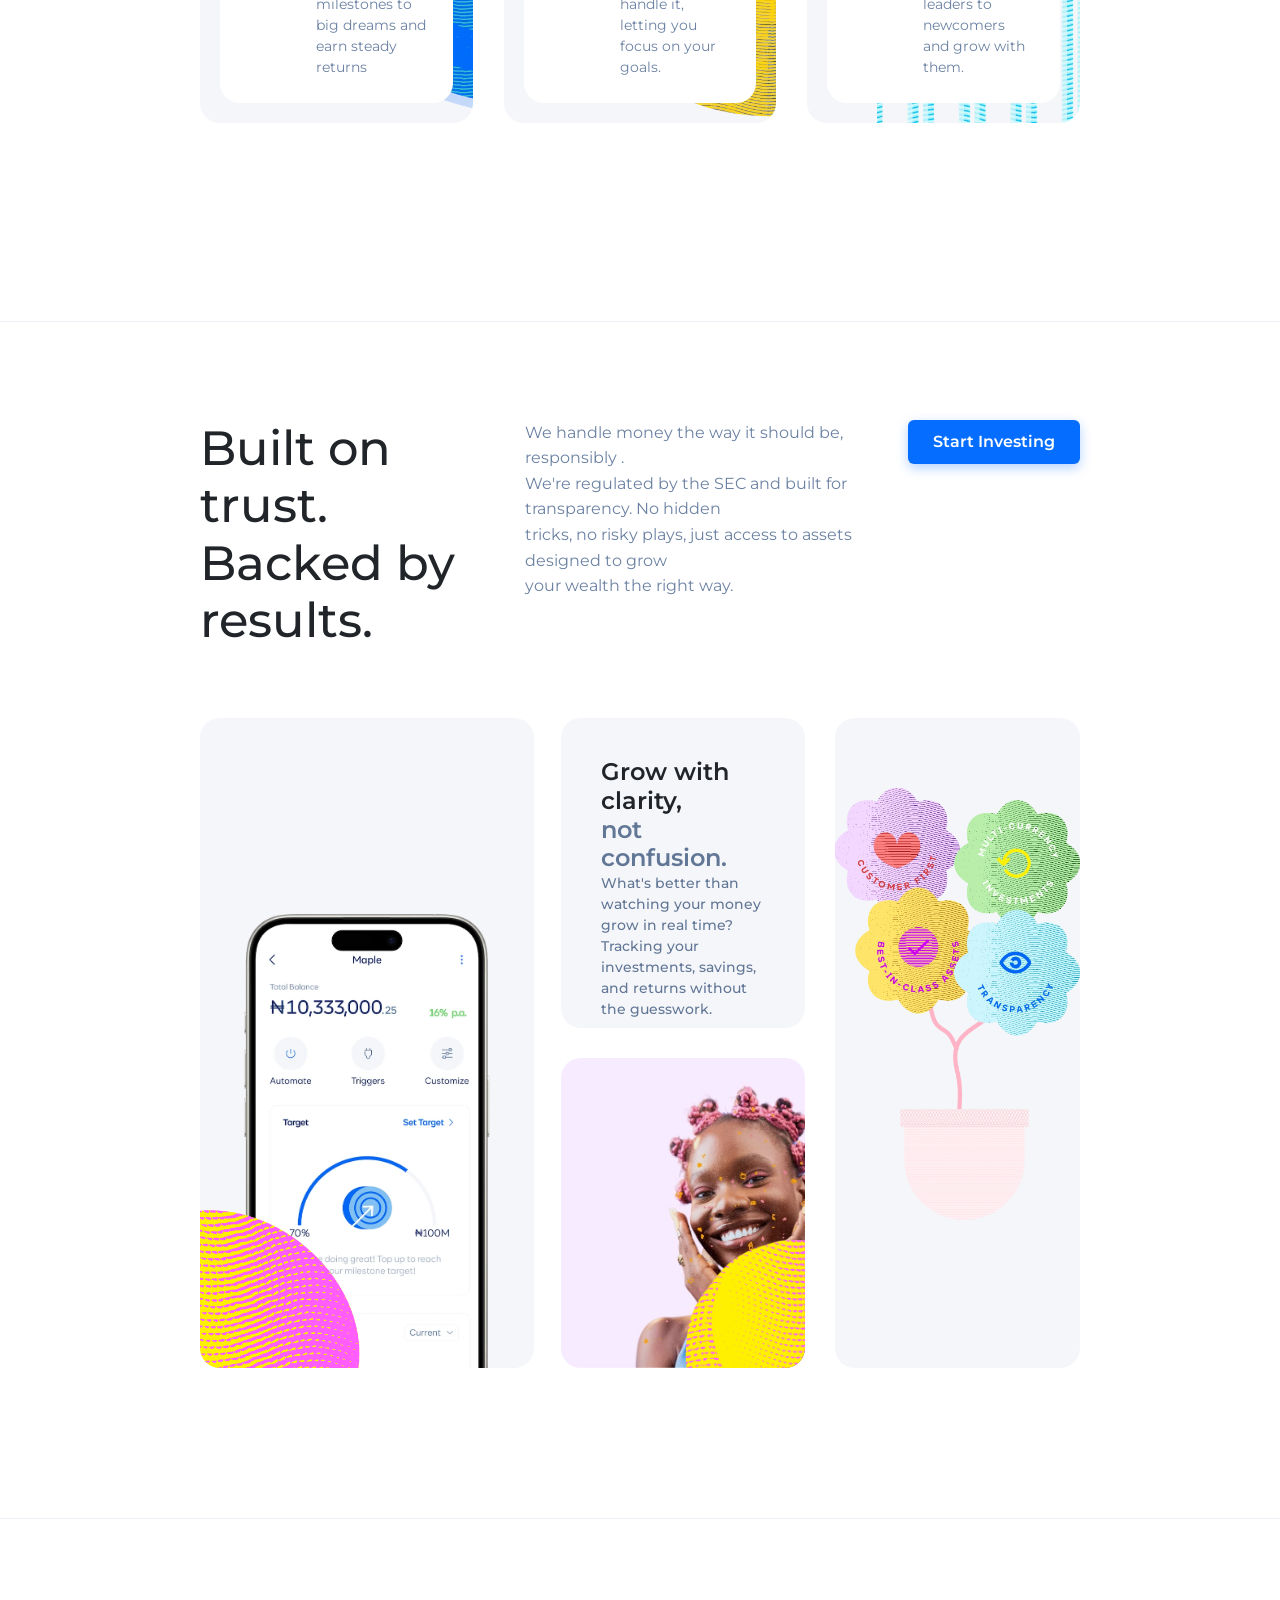
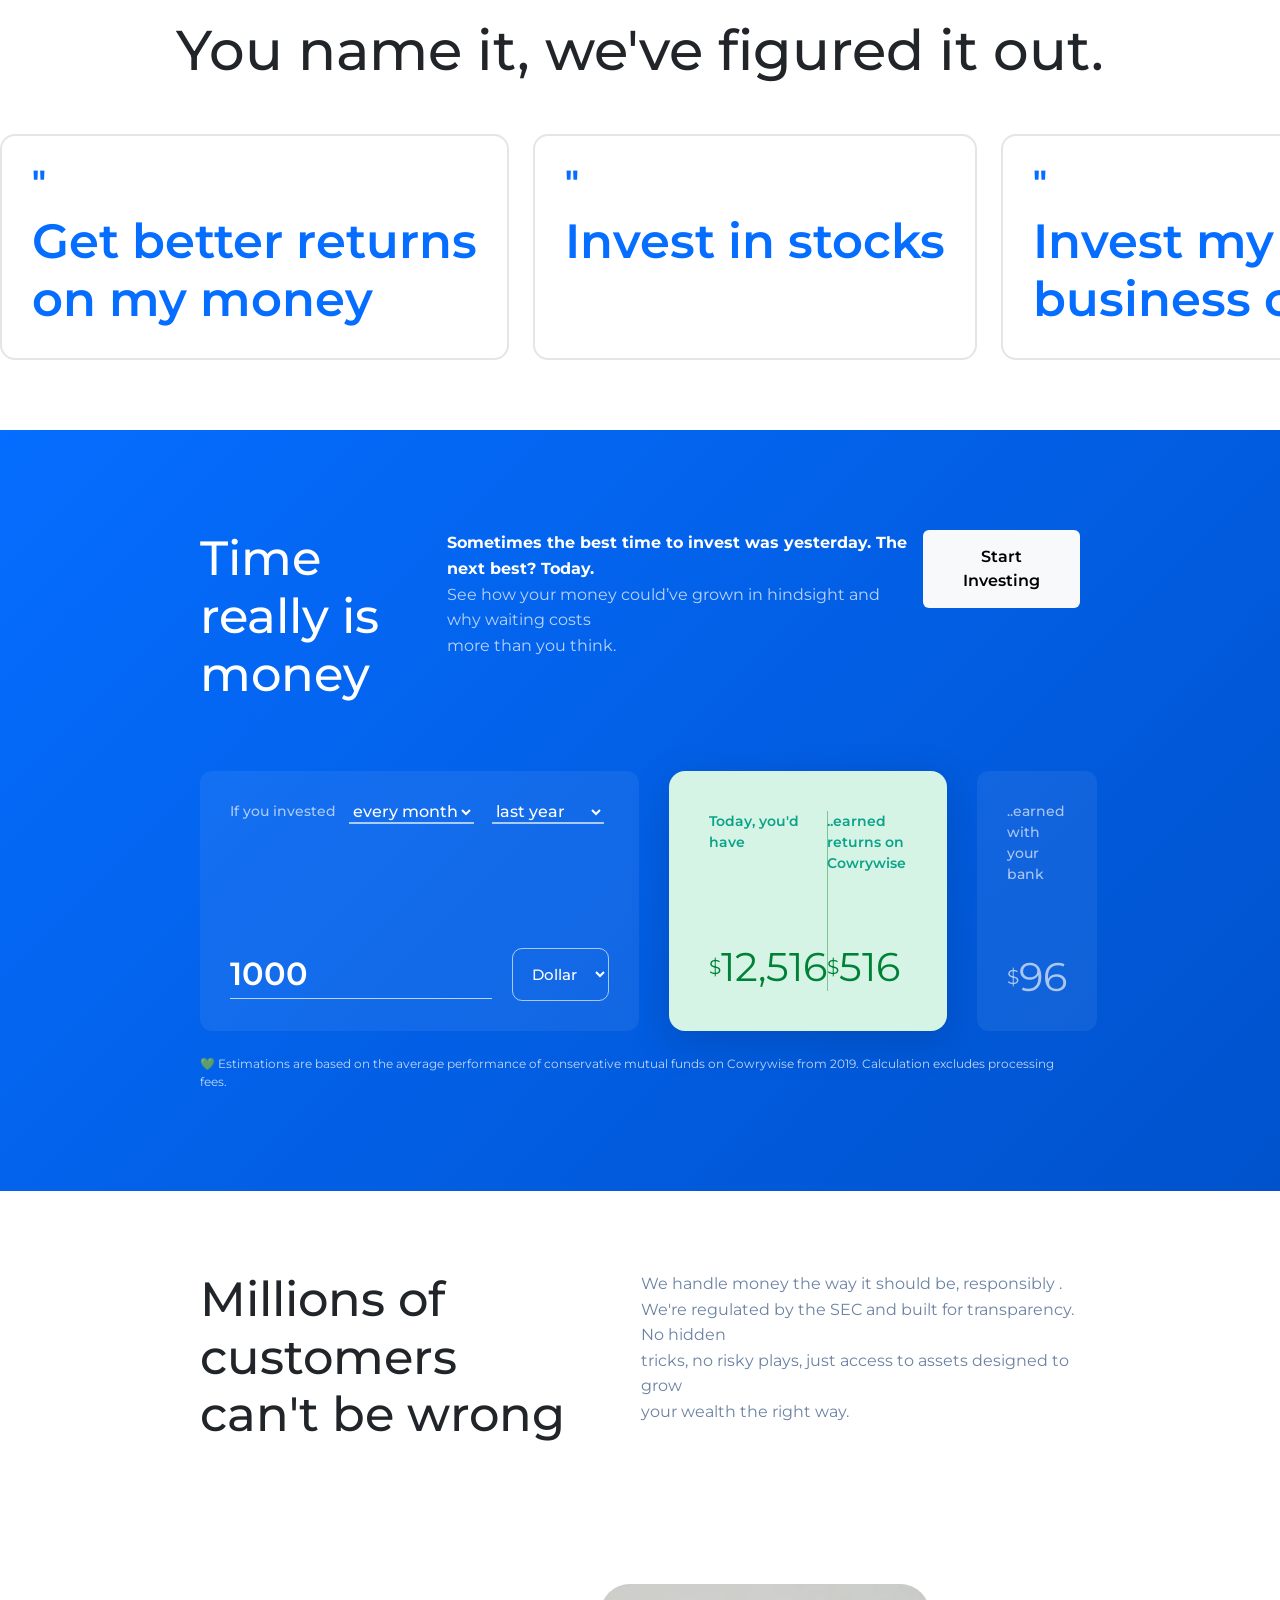
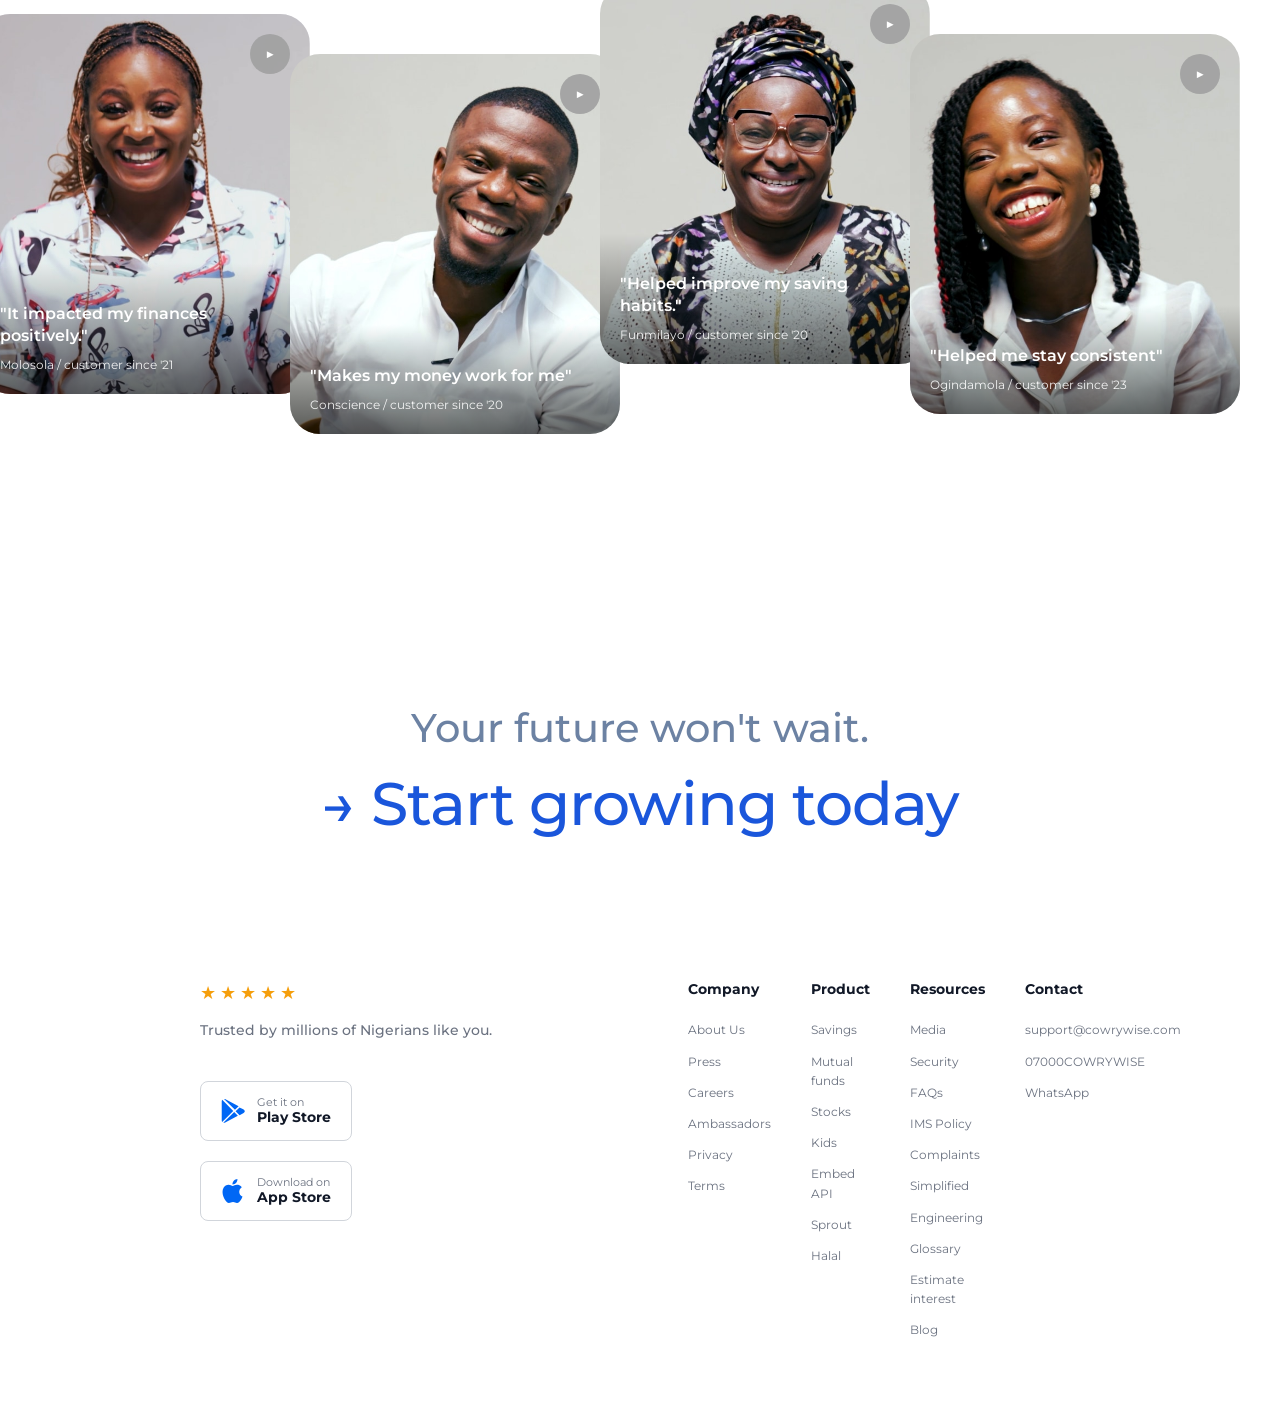
==== commit bbe30232: "Add new footer section for improved layout" ====
--- a/index.html
+++ b/index.html
@@ -574,6 +574,9 @@
                 </nav>
             </div>
         </footer>
+        <footer class="sec6-footer2">
+            
+        </footer>
     </section>
 
     <script src="./bootstrap.bundle.js"></script>
--- a/style.css
+++ b/style.css
@@ -912,12 +912,12 @@
 
 /* ========SEC6 FOOTER======== */
 .sec6 {
-    padding: 0 !important;
+    padding: 0 200px !important;
 }
 
 /* Part 1: CTA Header */
 .sec6-cta {
-    padding: 80px 60px !important;
+    padding: 80px 0 !important;
     text-align: center;
     margin-bottom: 0 !important;
 }
@@ -943,12 +943,10 @@
 /* Part 2: Footer Body */
 .sec6-footer {
     background-color: #FFFFFF;
-    padding: 60px !important;
+    padding: 60px 0 !important;
     display: flex !important;
     gap: 60px !important;
     justify-content: space-between !important;
-    max-width: 1400px !important;
-    margin: 0 auto !important;
 }
 
 /* Left Half */
@@ -1045,6 +1043,7 @@
     display: grid !important;
     grid-template-columns: repeat(4, 1fr) !important;
     gap: 40px !important;
+    
 }
 
 .footer-column {
@@ -1253,8 +1252,12 @@
     }
 
     /* SEC6 RESPONSIVE */
+    .sec6 {
+        padding: 0 30px !important;
+    }
+
     .sec6-cta {
-        padding: 40px 30px !important;
+        padding: 40px 0 !important;
     }
 
     .sec6-cta-line1 {
@@ -1267,7 +1270,7 @@
 
     .sec6-footer {
         flex-direction: column !important;
-        padding: 40px 20px !important;
+        padding: 40px 0 !important;
         gap: 30px !important;
     }
 
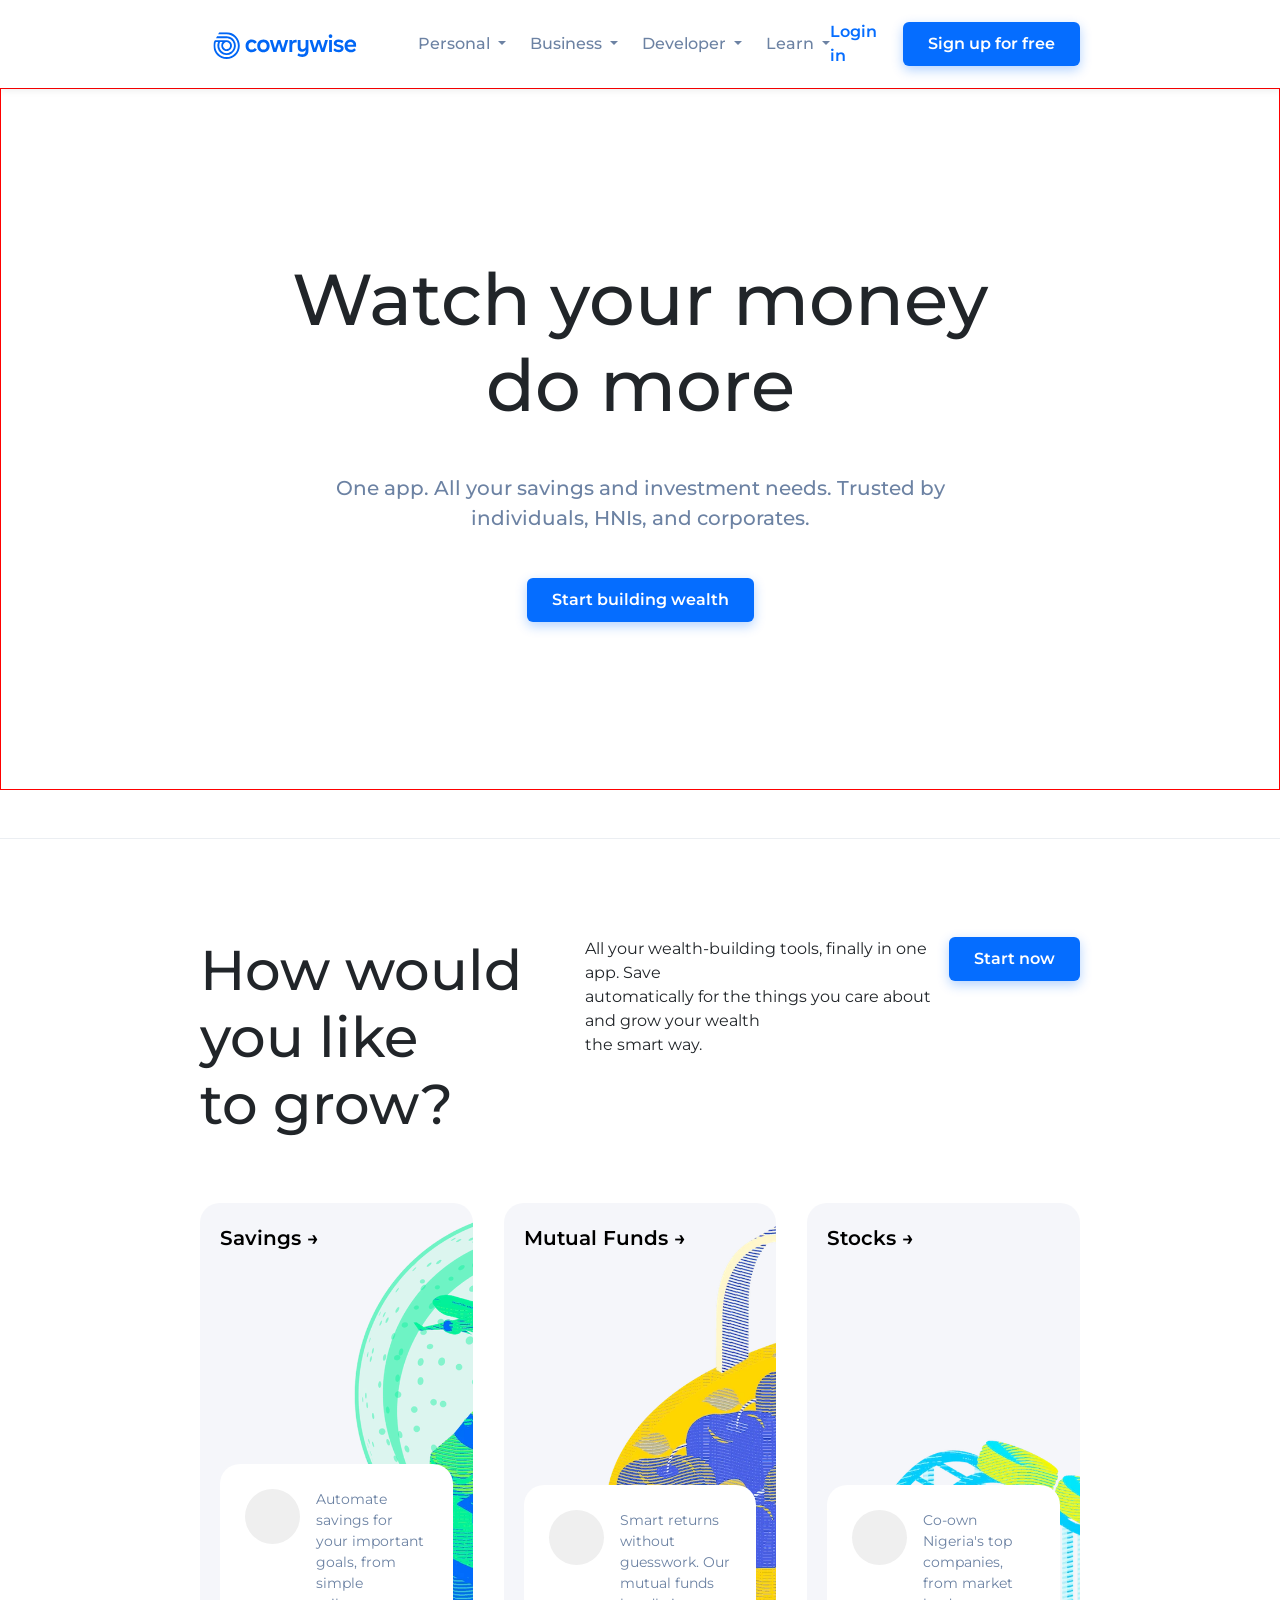
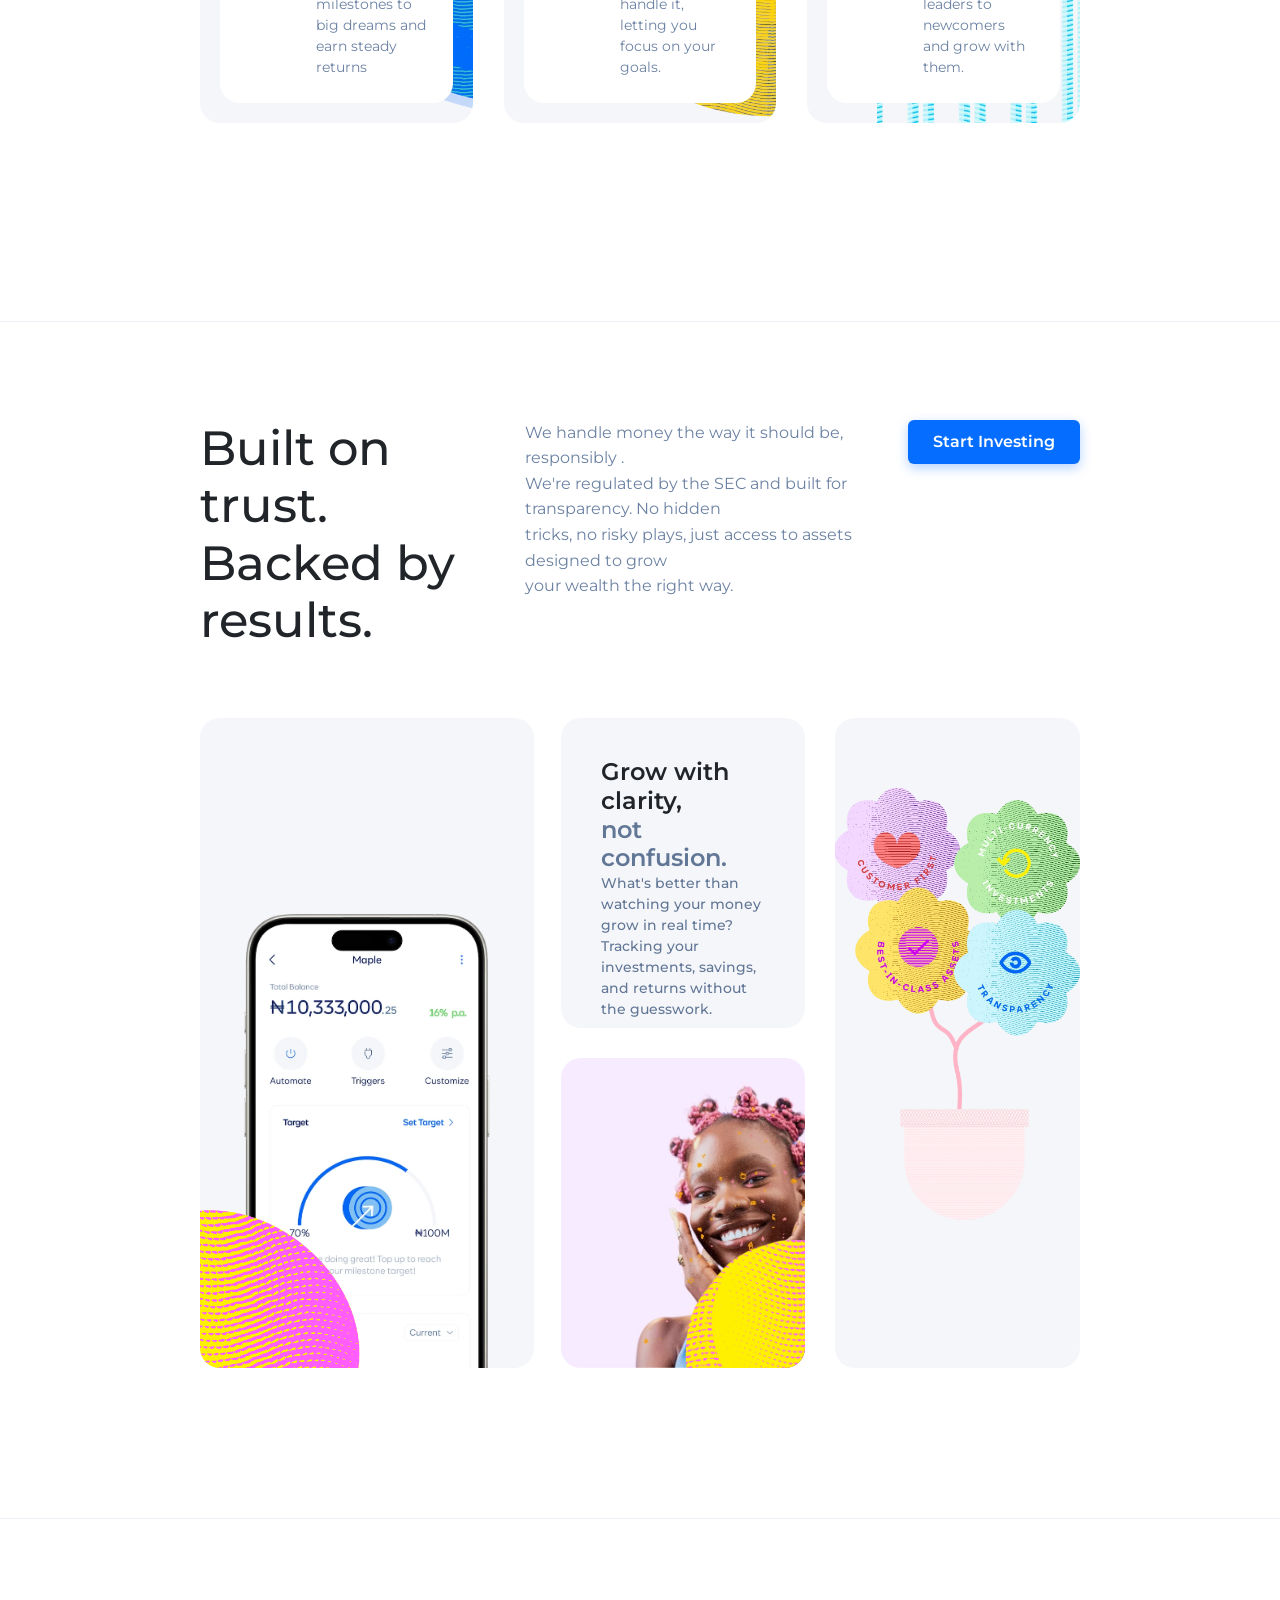
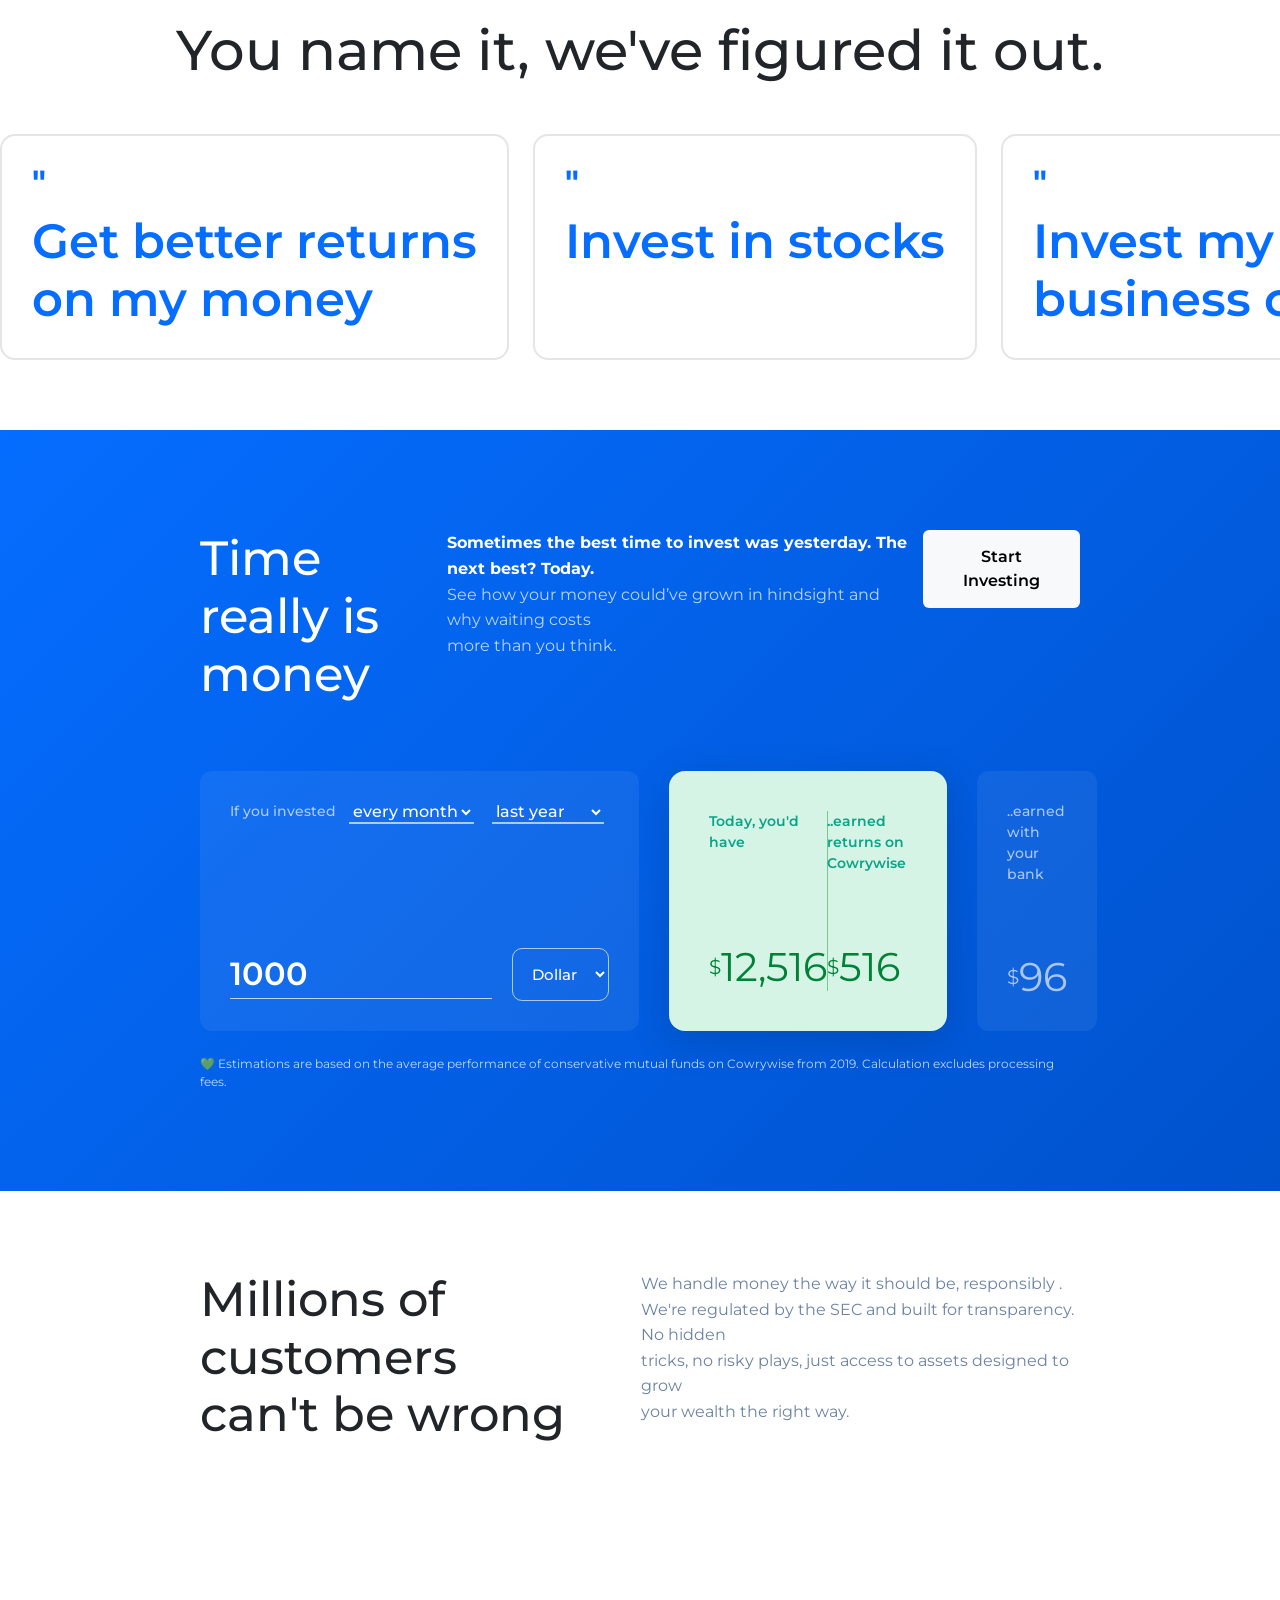
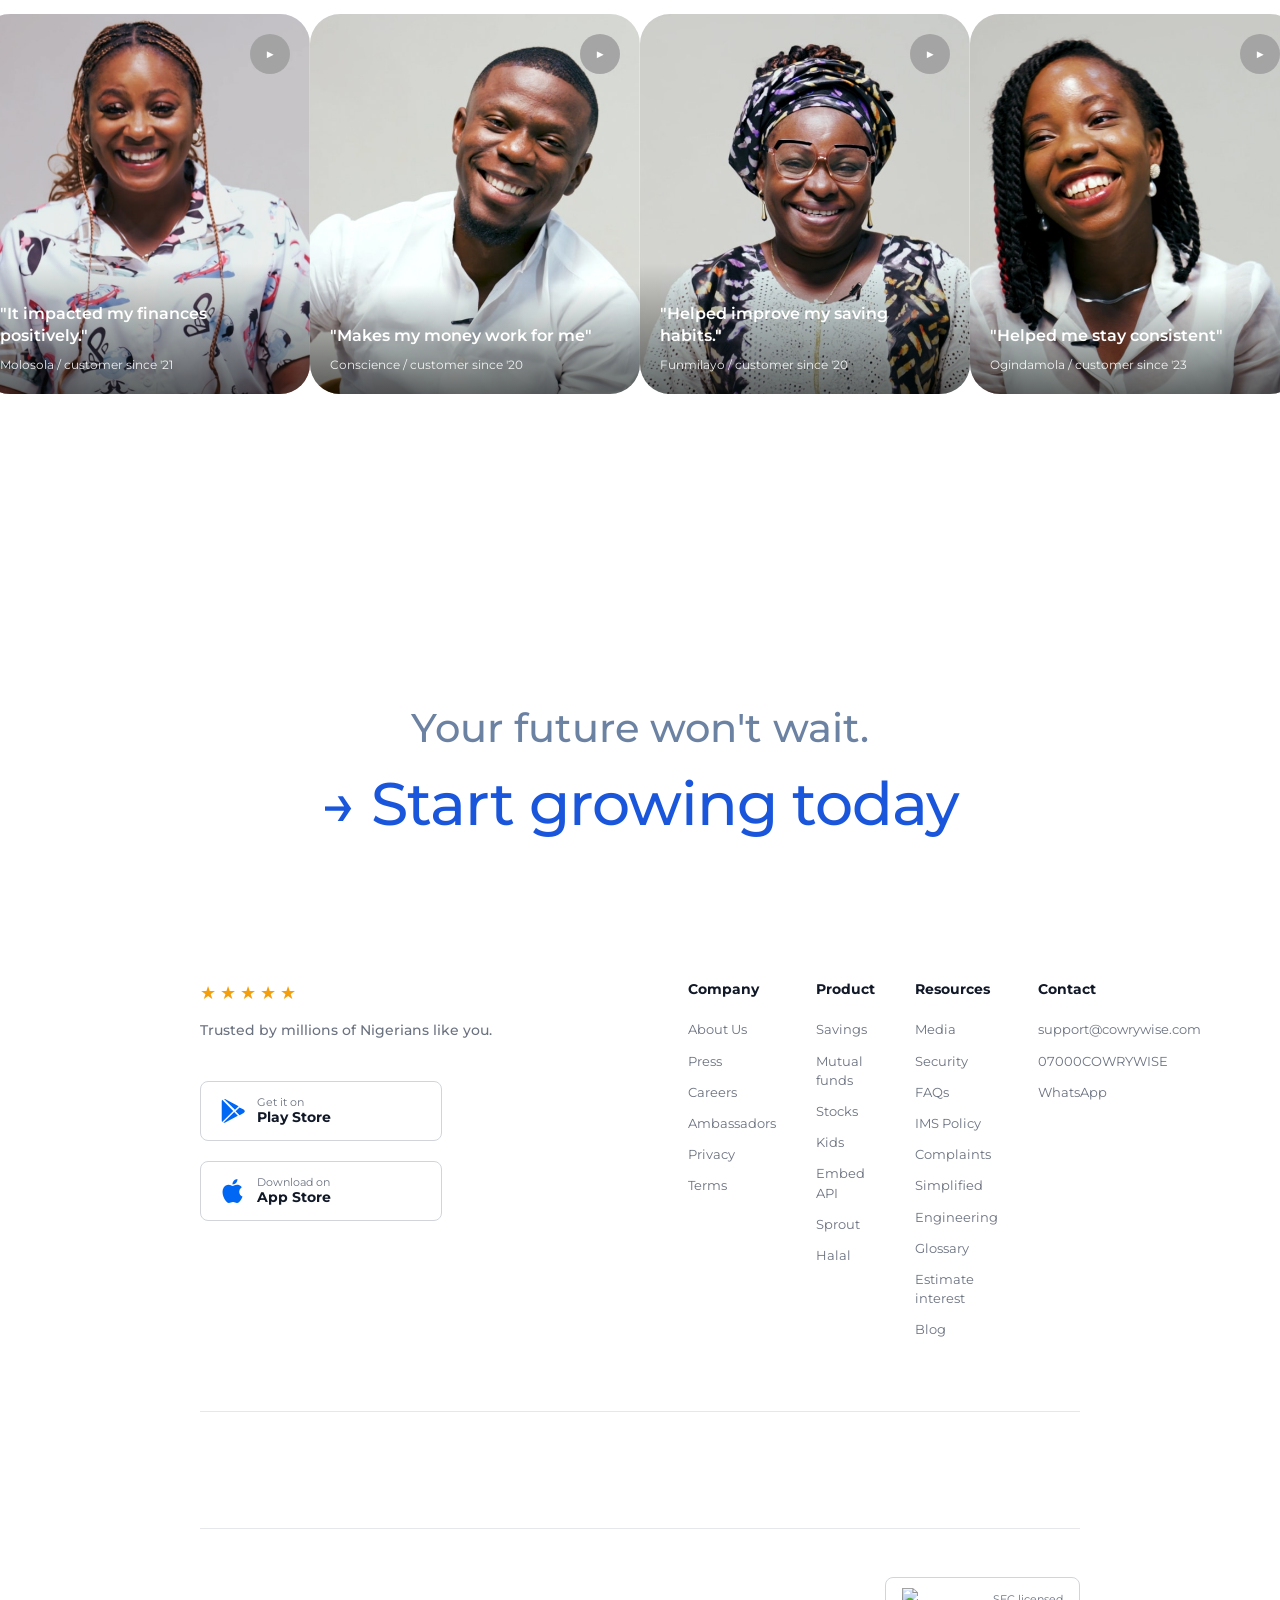
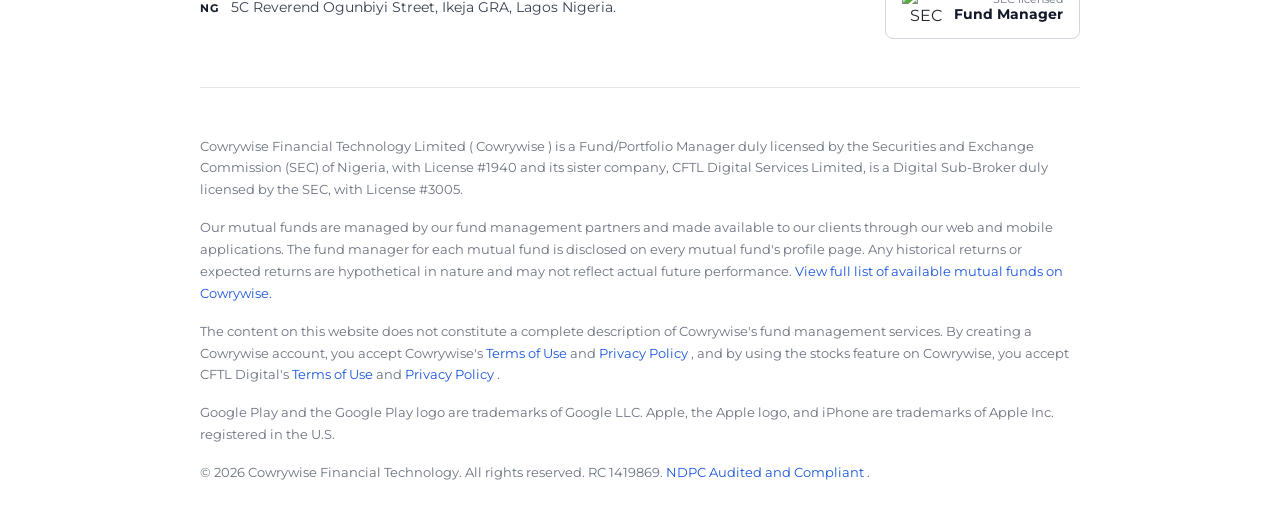
==== commit ee66da31: "Add new footer section with social icons, address, SEC badge, and legal disclaimer Co-authored-by: C" ====
--- a/index.html
+++ b/index.html
@@ -575,7 +575,77 @@
             </div>
         </footer>
         <footer class="sec6-footer2">
-            
+            <!-- Row 1: Social Icons -->
+            <div class="social-icons-row">
+                <div class="container-fluid">
+                    <div class="d-flex gap-4 align-items-center py-4">
+                        <a href="#" class="social-icon" title="Twitter/X">
+                            
+                        </a>
+                        <a href="#" class="social-icon" title="Facebook">
+                            
+                        </a>
+                        <a href="#" class="social-icon" title="WhatsApp">
+                            
+                        </a>
+                        <a href="#" class="social-icon" title="Telegram">
+                            
+                        </a>
+                        <a href="#" class="social-icon" title="Instagram">
+                            
+                        </a>
+                        <a href="#" class="social-icon" title="YouTube">
+                            
+                        </a>
+                    </div>
+                </div>
+            </div>
+
+            <!-- Row 2: Address + SEC Badge -->
+            <div class="address-sec-row">
+                <div class="container-fluid">
+                    <div class="row align-items-center py-4">
+                        <div class="col-md-6 col-12 address-section">
+                            <p class="address-text">
+                                <span class="ng-label">NG</span>
+                                5C Reverend Ogunbiyi Street, Ikeja GRA, Lagos Nigeria.
+                            </p>
+                        </div>
+                        <div class="col-md-6 col-12 text-md-end text-start sec-badge-section">
+                            <div class="sec-badge">
+                                <img src="./media/seclogo.png" alt="SEC seal" class="sec-logo">
+                                <div class="sec-badge-text">
+                                    <small>SEC licensed</small>
+                                    <strong>Fund Manager</strong>
+                                </div>
+                            </div>
+                        </div>
+                    </div>
+                </div>
+            </div>
+
+            <!-- Row 3: Legal Disclaimer -->
+            <div class="legal-disclaimer-row">
+                <div class="container-fluid">
+                    <div class="py-4">
+                        <p class="legal-text">
+                            Cowrywise Financial Technology Limited ( Cowrywise ) is a Fund/Portfolio Manager duly licensed by the Securities and Exchange Commission (SEC) of Nigeria, with License #1940 and its sister company, CFTL Digital Services Limited, is a Digital Sub-Broker duly licensed by the SEC, with License #3005.
+                        </p>
+                        <p class="legal-text">
+                            Our mutual funds are managed by our fund management partners and made available to our clients through our web and mobile applications. The fund manager for each mutual fund is disclosed on every mutual fund's profile page. Any historical returns or expected returns are hypothetical in nature and may not reflect actual future performance. <a href="#">View full list of available mutual funds on Cowrywise.</a>
+                        </p>
+                        <p class="legal-text">
+                            The content on this website does not constitute a complete description of Cowrywise's fund management services. By creating a Cowrywise account, you accept Cowrywise's <a href="#">Terms of Use</a> and <a href="#">Privacy Policy</a> , and by using the stocks feature on Cowrywise, you accept CFTL Digital's <a href="#">Terms of Use</a> and <a href="#">Privacy Policy</a> .
+                        </p>
+                        <p class="legal-text">
+                            Google Play and the Google Play logo are trademarks of Google LLC. Apple, the Apple logo, and iPhone are trademarks of Apple Inc. registered in the U.S.
+                        </p>
+                        <p class="legal-text">
+                            © 2026 Cowrywise Financial Technology. All rights reserved. RC 1419869. <a href="#">NDPC Audited and Compliant</a> .
+                        </p>
+                    </div>
+                </div>
+            </div>
         </footer>
     </section>
 
--- a/style.css
+++ b/style.css
@@ -1085,6 +1085,138 @@
     text-decoration: underline;
 }
 
+/* ========SEC6-FOOTER2======== */
+.sec6-footer2 {
+    background-color: #FFFFFF;
+    padding: 0 !important;
+}
+
+/* Row 1: Social Icons */
+.social-icons-row {
+    border-top: 1px solid #E5E7EB;
+    padding: 24px 0 !important;
+}
+
+.social-icon {
+    display: inline-flex !important;
+    align-items: center !important;
+    justify-content: center !important;
+    width: 20px;
+    height: 20px;
+    color: #4B6584;
+    text-decoration: none;
+    transition: color 0.2s ease !important;
+}
+
+.social-icon:hover {
+    color: #1A56DB;
+}
+
+.social-icon svg {
+    width: 20px;
+    height: 20px;
+}
+
+/* Row 2: Address + SEC Badge */
+.address-sec-row {
+    border-top: 1px solid #E5E7EB;
+    padding: 24px 0 !important;
+}
+
+.address-section {
+    display: flex !important;
+    align-items: center !important;
+}
+
+.address-text {
+    font-family: 'DM Sans', sans-serif;
+    font-size: 14px;
+    color: #374151;
+    margin: 0 !important;
+    line-height: 1.6;
+}
+
+.ng-label {
+    font-family: 'DM Sans', sans-serif;
+    font-size: 11px;
+    font-weight: 700;
+    letter-spacing: 0.08em;
+    color: #111827;
+    margin-right: 8px !important;
+    text-transform: uppercase;
+}
+
+.sec-badge-section {
+    display: flex !important;
+    align-items: center !important;
+    justify-content: flex-end !important;
+}
+
+.sec-badge {
+    display: flex !important;
+    align-items: center !important;
+    gap: 12px !important;
+    padding: 10px 16px !important;
+    border: 1px solid #D1D5DB;
+    border-radius: 8px;
+}
+
+.sec-logo {
+    width: 40px;
+    height: 40px;
+    flex-shrink: 0;
+}
+
+.sec-badge-text {
+    display: flex !important;
+    flex-direction: column !important;
+}
+
+.sec-badge-text small {
+    font-family: 'DM Sans', sans-serif;
+    font-size: 11px;
+    color: #6B7280;
+    line-height: 1.2;
+}
+
+.sec-badge-text strong {
+    font-family: 'DM Sans', sans-serif;
+    font-size: 14px;
+    font-weight: 700;
+    color: #111827;
+    line-height: 1.2;
+}
+
+/* Row 3: Legal Disclaimer */
+.legal-disclaimer-row {
+    border-top: 1px solid #E5E7EB;
+    padding: 24px 0 !important;
+}
+
+.legal-text {
+    font-family: 'DM Sans', sans-serif;
+    font-size: 12.5px;
+    color: #6B7280;
+    line-height: 1.75;
+    margin-bottom: 16px !important;
+}
+
+.legal-text:last-child {
+    margin-bottom: 0 !important;
+}
+
+.legal-text a {
+    font-family: 'DM Sans', sans-serif;
+    font-size: 12.5px;
+    color: #1A56DB;
+    text-decoration: none;
+    transition: text-decoration 0.2s ease !important;
+}
+
+.legal-text a:hover {
+    text-decoration: underline;
+}
+
 
 @media (max-width: 1024px) {
     .formCon form{
@@ -1305,5 +1437,68 @@
         font-size: 13px;
     }
 
-}
-
+    /* SEC6-FOOTER2 RESPONSIVE */
+    .social-icons-row {
+        padding: 16px 0 !important;
+    }
+
+    .social-icon {
+        width: 18px;
+        height: 18px;
+    }
+
+    .social-icon svg {
+        width: 18px;
+        height: 18px;
+    }
+
+    .address-sec-row {
+        padding: 16px 0 !important;
+    }
+
+    .address-text {
+        font-size: 13px;
+    }
+
+    .ng-label {
+        font-size: 10px;
+    }
+
+    .sec-badge-section {
+        justify-content: flex-start !important;
+        margin-top: 16px !important;
+    }
+
+    .sec-badge {
+        padding: 8px 12px !important;
+    }
+
+    .sec-logo {
+        width: 36px;
+        height: 36px;
+    }
+
+    .sec-badge-text small {
+        font-size: 10px;
+    }
+
+    .sec-badge-text strong {
+        font-size: 13px;
+    }
+
+    .legal-disclaimer-row {
+        padding: 16px 0 !important;
+    }
+
+    .legal-text {
+        font-size: 12px;
+        line-height: 1.7;
+        margin-bottom: 12px !important;
+    }
+
+    .legal-text a {
+        font-size: 12px;
+    }
+
+}
+
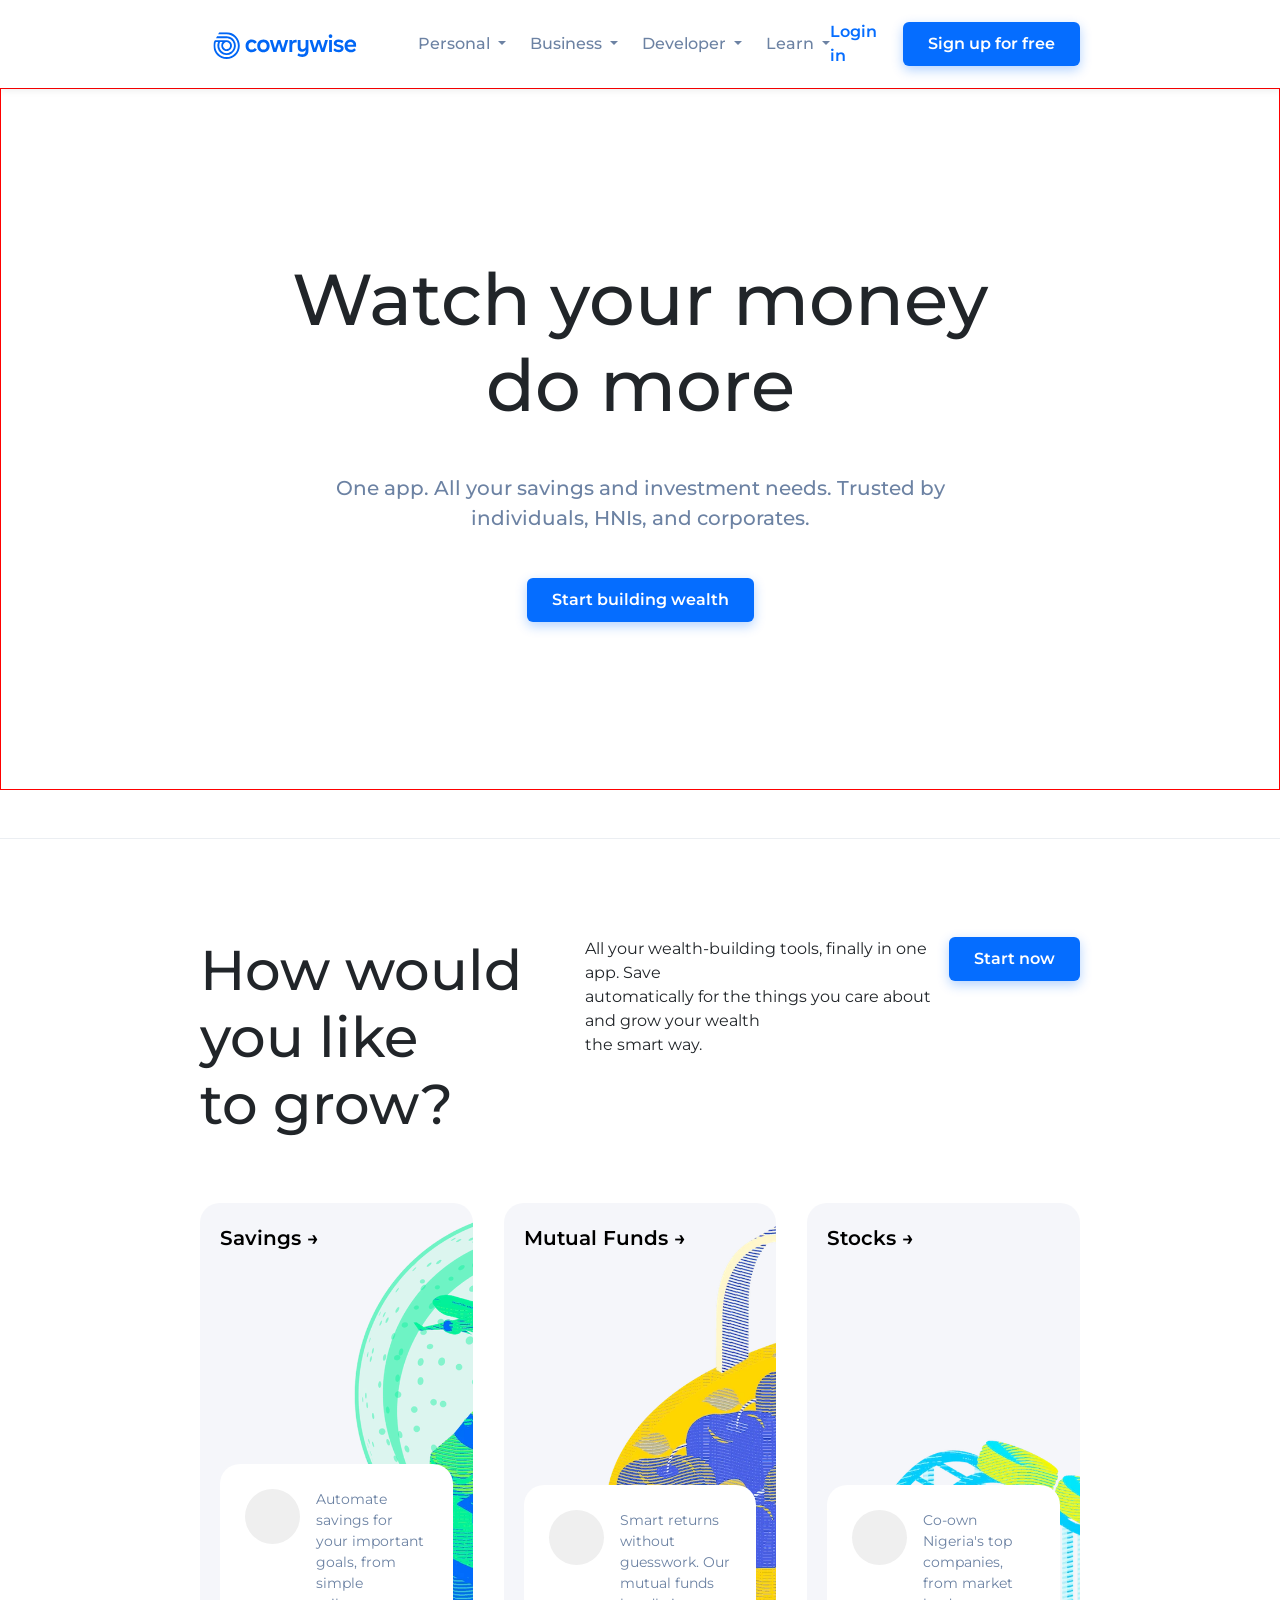
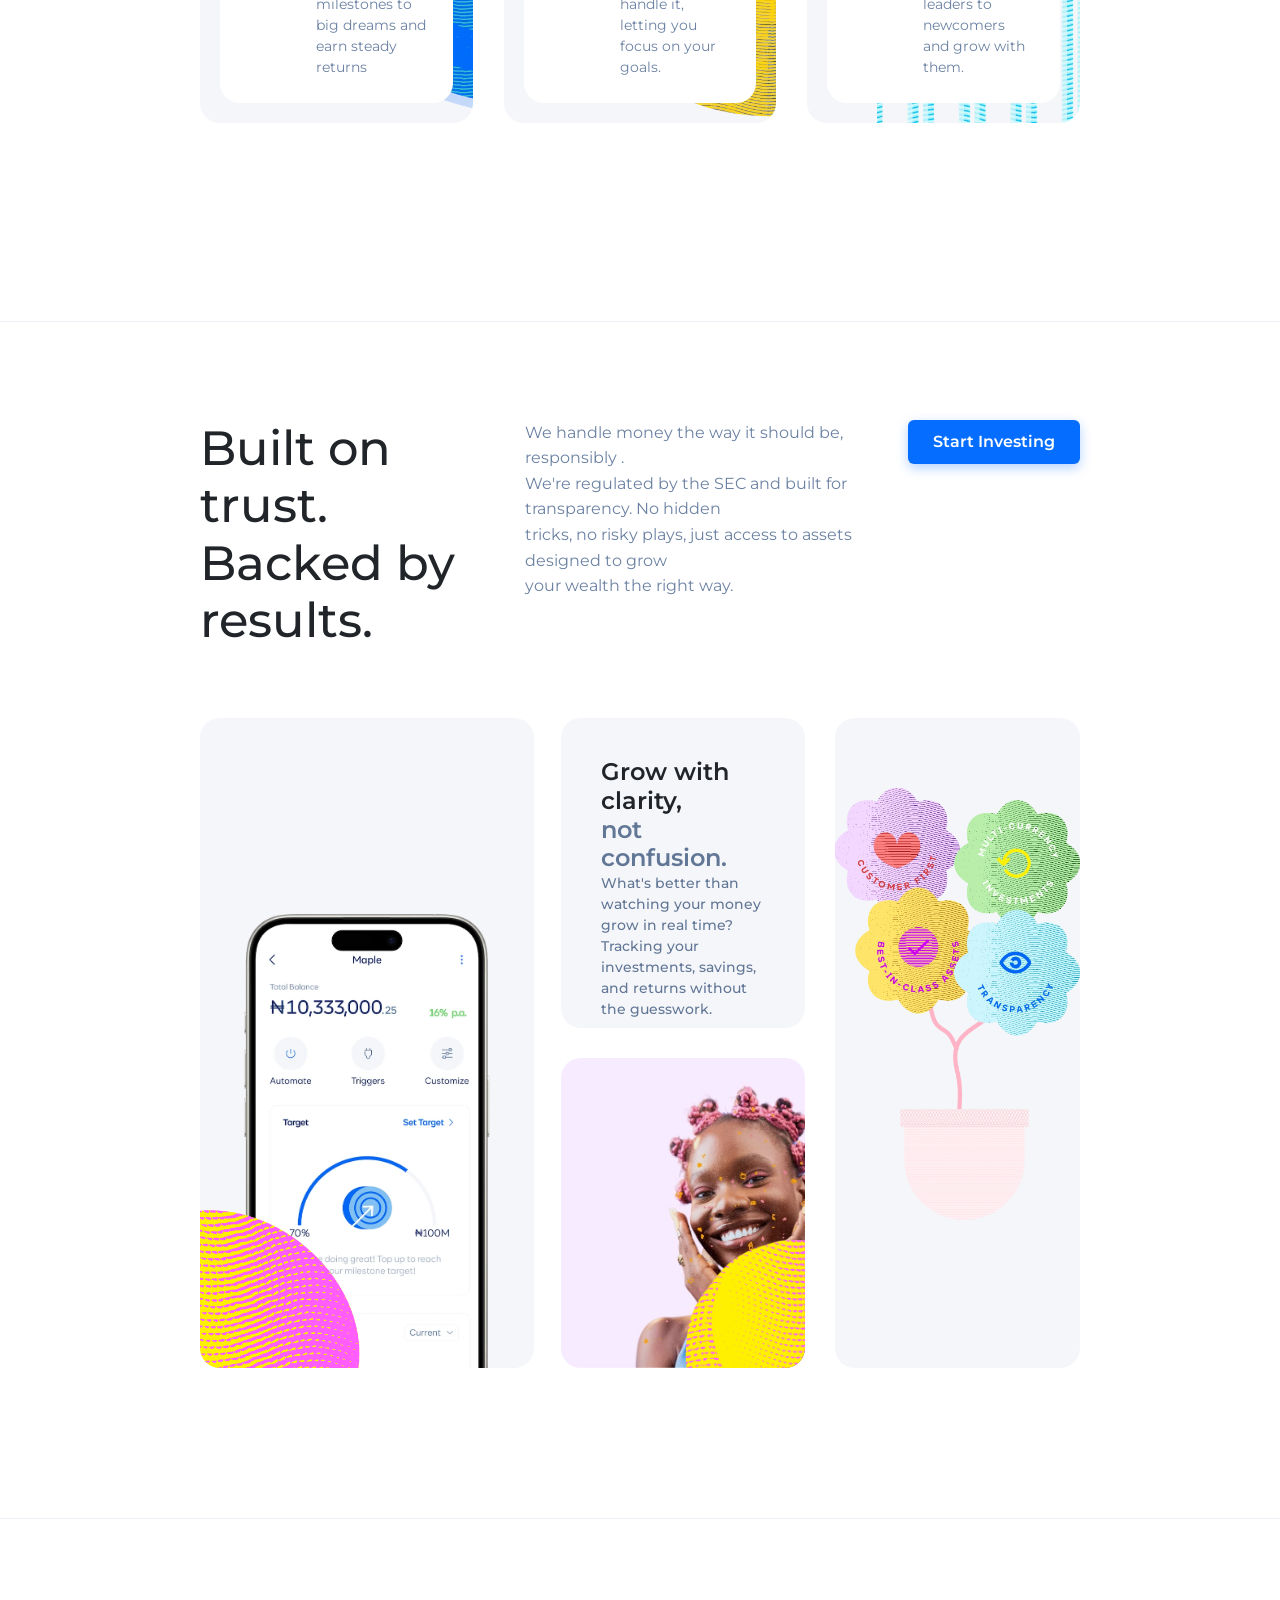
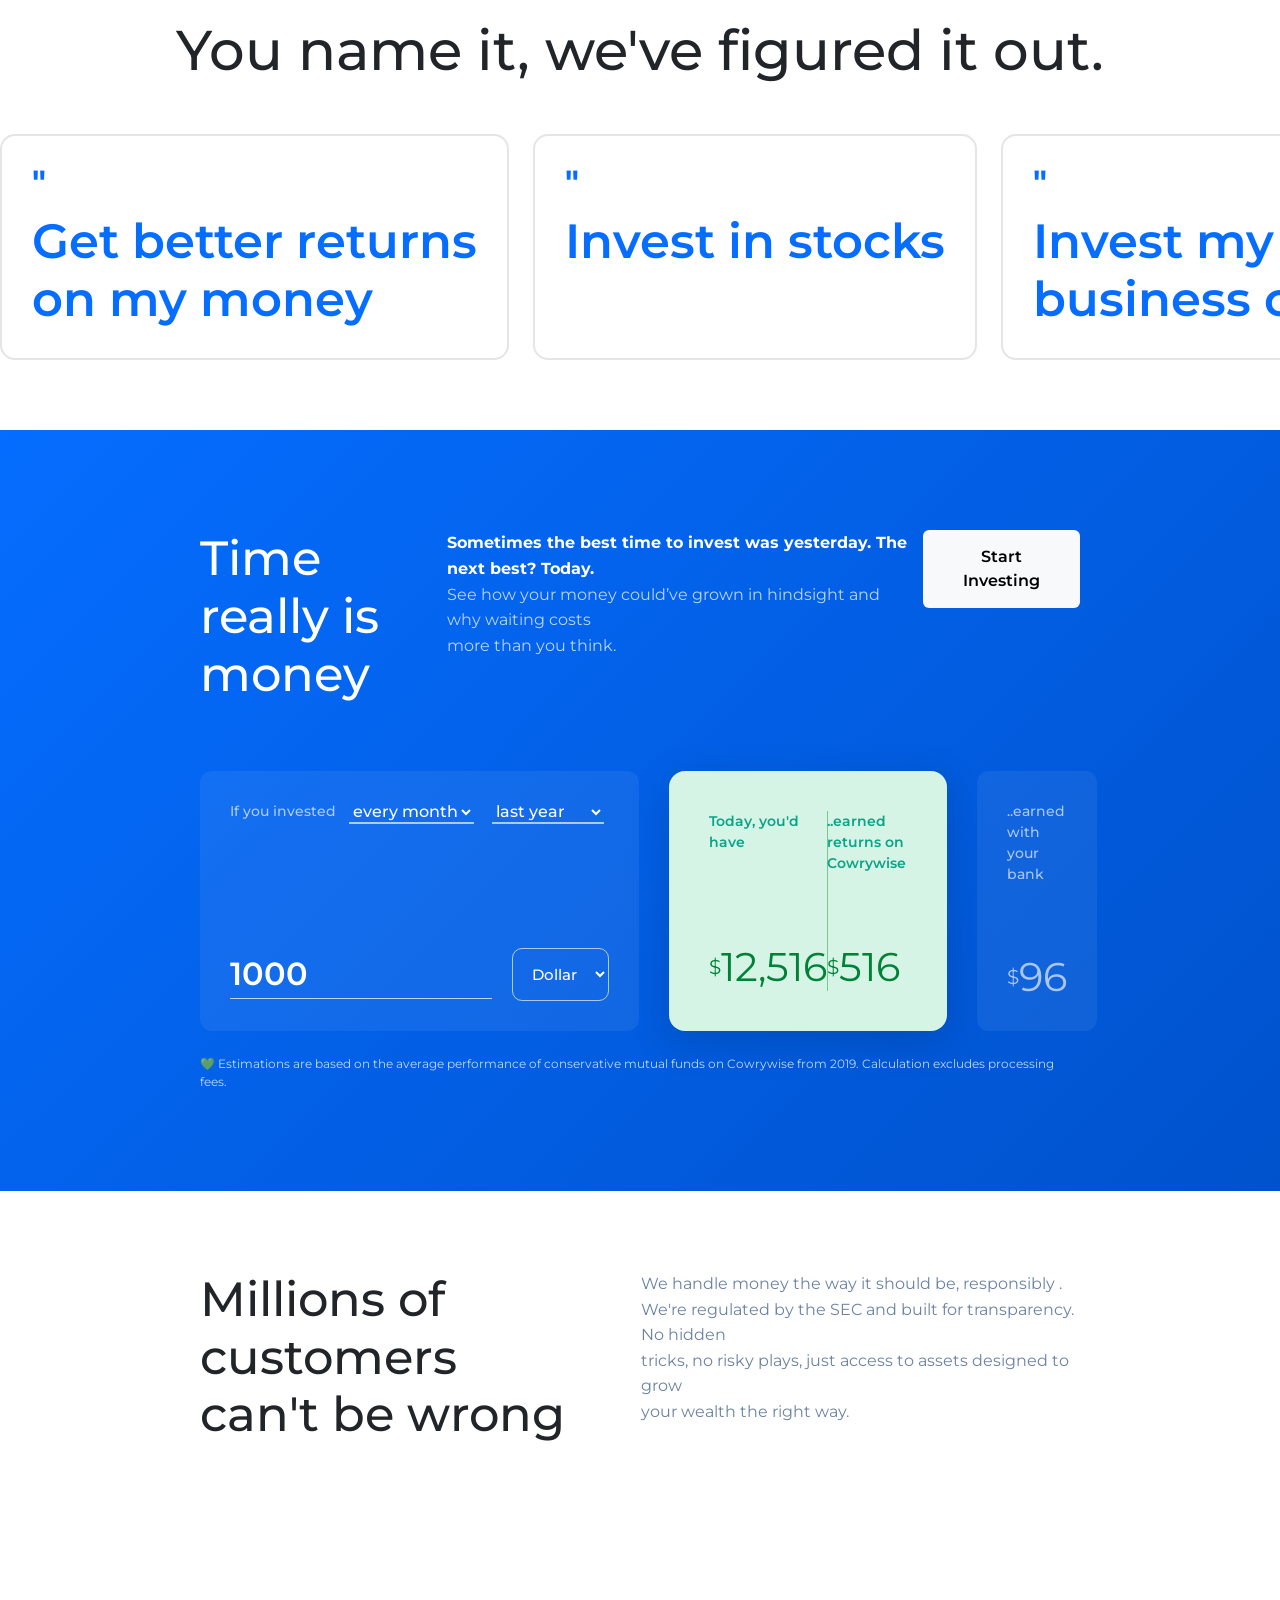
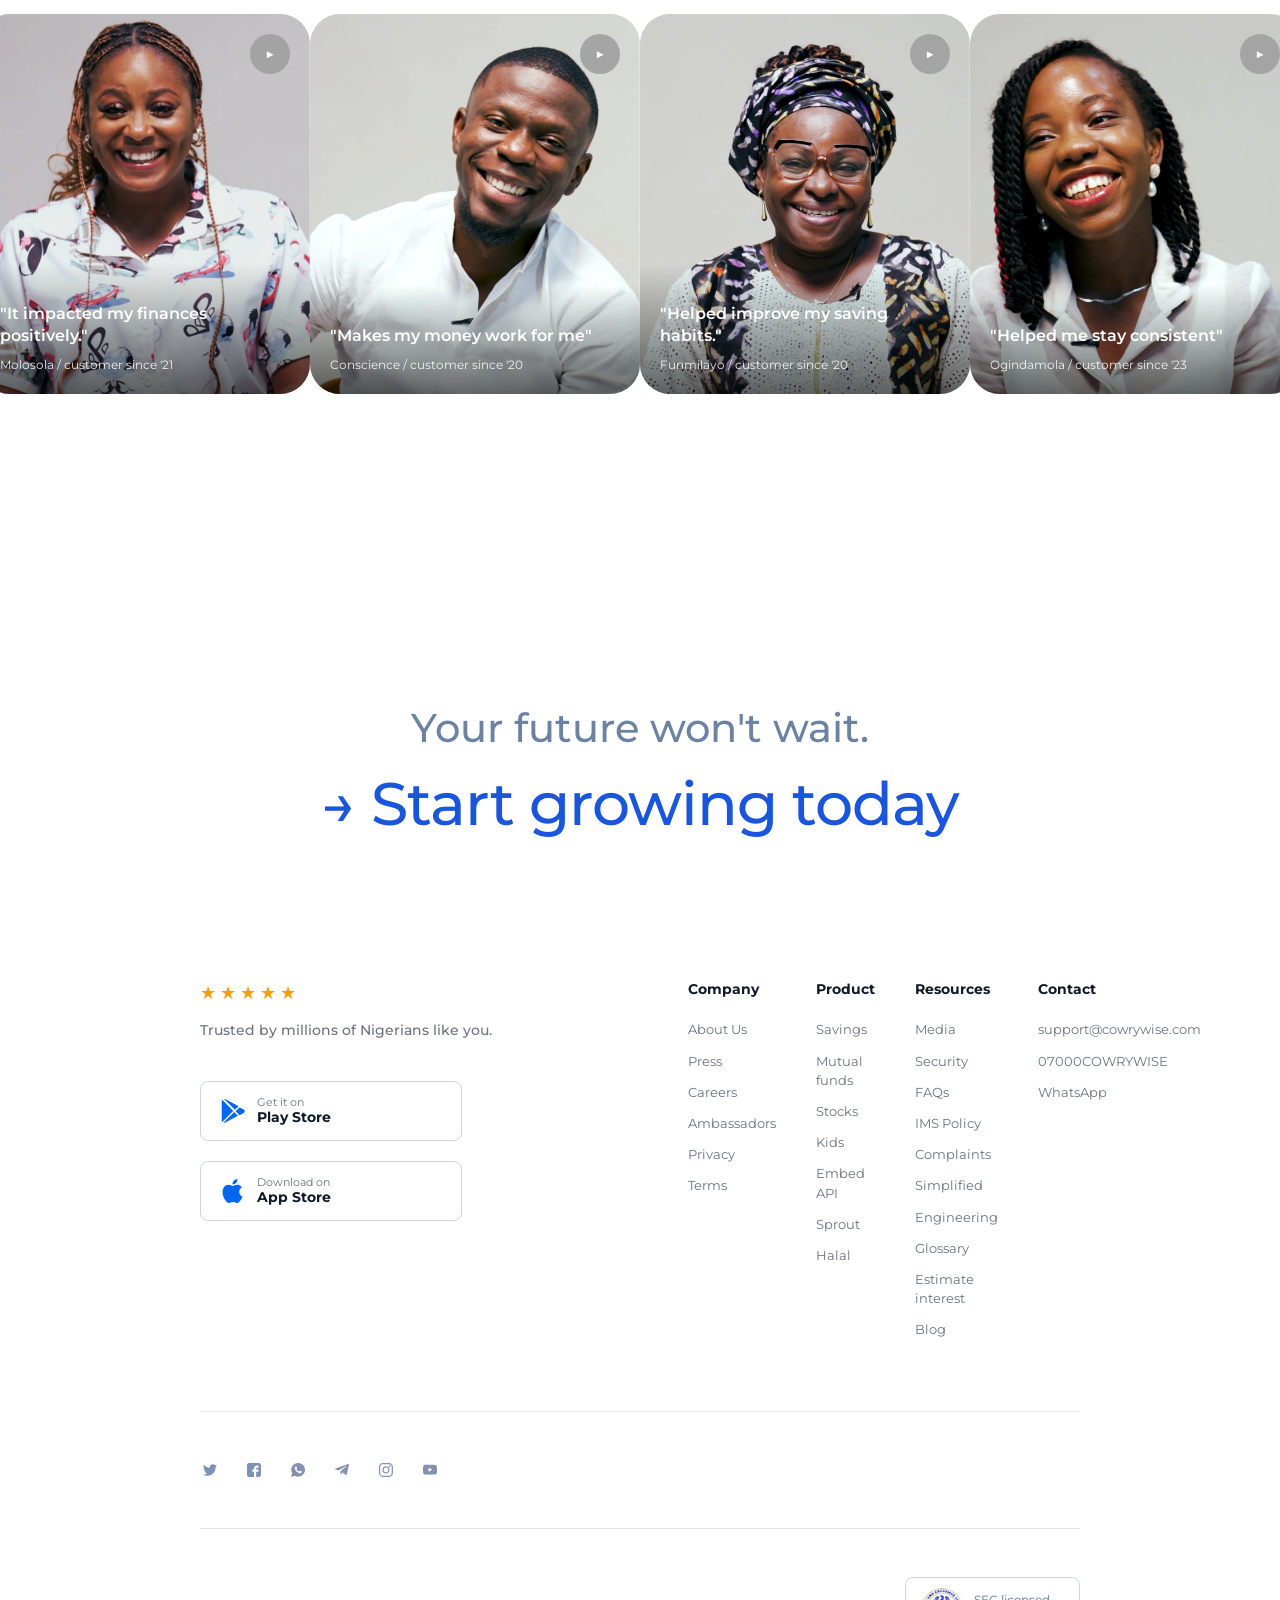
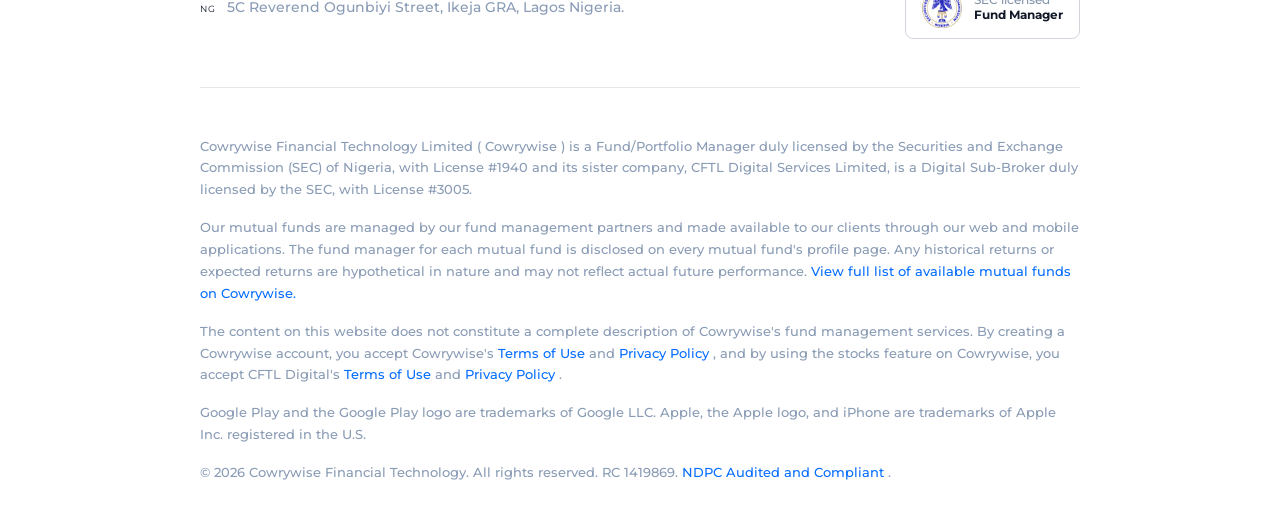
==== commit 1fe5f153: "Update footer section with new social media icons and improve styling for responsiveness Co-authored" ====
--- a/index.html
+++ b/index.html
@@ -10,7 +10,7 @@
     <link rel="icon" href="./media/cowryicon.png">
     <link rel="stylesheet" href="style.css">
     <link rel="stylesheet" href="./bootstrap.css">
-    <link href="https://cdnjs.cloudflare.com/ajax/libs/font-awesome/6.0.0-beta3/css/all.min.css" rel="stylesheet"> 
+    <link rel="stylesheet" href="https://cdnjs.cloudflare.com/ajax/libs/font-awesome/6.4.0/css/all.min.css"> 
     <title>Plan, Save and Invest Online | Get high returns | Cowrywise</title>
 </head>
 <body>
@@ -51,7 +51,7 @@
                                         </div>
                                     </li>
                                     <li class="d-flex align-items-center gap-4 my-4">
-                                        <img src="./media/mutualicon.svg" alt="">
+                                        <img src="./media/stocks.svg" alt="">
                                         <div>
                                             <strong>Stocks <button class="btn-info btn text-light fw-bold">NEW!</button></strong>
                                             <p>Own a slice of Nigeria's top companies</p>
@@ -580,22 +580,22 @@
                 <div class="container-fluid">
                     <div class="d-flex gap-4 align-items-center py-4">
                         <a href="#" class="social-icon" title="Twitter/X">
-                            
+                            <img src="./media/twitter.svg" alt="">
                         </a>
                         <a href="#" class="social-icon" title="Facebook">
-                            
+                            <img src="./media/facebook.svg" alt="">
                         </a>
                         <a href="#" class="social-icon" title="WhatsApp">
-                            
+                            <img src="./media/whatsapp.svg" alt="">
                         </a>
                         <a href="#" class="social-icon" title="Telegram">
-                            
+                            <img src="./media/telegram.svg" alt="">
                         </a>
                         <a href="#" class="social-icon" title="Instagram">
-                            
+                            <img src="./media/instagram.svg" alt="">
                         </a>
                         <a href="#" class="social-icon" title="YouTube">
-                            
+                            <img src="./media/youtube.svg" alt="">
                         </a>
                     </div>
                 </div>
@@ -613,7 +613,7 @@
                         </div>
                         <div class="col-md-6 col-12 text-md-end text-start sec-badge-section">
                             <div class="sec-badge">
-                                <img src="./media/seclogo.png" alt="SEC seal" class="sec-logo">
+                                <img src="./media/sec-logo.uViKvy1J.png" alt="SEC seal" class="sec-logo">
                                 <div class="sec-badge-text">
                                     <small>SEC licensed</small>
                                     <strong>Fund Manager</strong>
--- a/style.css
+++ b/style.css
@@ -1103,7 +1103,6 @@
     justify-content: center !important;
     width: 20px;
     height: 20px;
-    color: #4B6584;
     text-decoration: none;
     transition: color 0.2s ease !important;
 }
@@ -1112,9 +1111,14 @@
     color: #1A56DB;
 }
 
-.social-icon svg {
-    width: 20px;
-    height: 20px;
+.social-icon img {
+    width: 14px;
+    filter: invert(52%) sepia(17%) saturate(400%) hue-rotate(184deg) brightness(105%) saturate(108%);
+    transition: filter 0.2s ease !important;
+}
+
+.social-icon:hover img {
+    filter: invert(33%) sepia(72%) saturate(411%) hue-rotate(185deg) brightness(100%) saturate(102%);
 }
 
 /* Row 2: Address + SEC Badge */
@@ -1131,15 +1135,16 @@
 .address-text {
     font-family: 'DM Sans', sans-serif;
     font-size: 14px;
-    color: #374151;
+    color: #899BB5;
     margin: 0 !important;
+    font-weight: 500;
     line-height: 1.6;
 }
 
 .ng-label {
     font-family: 'DM Sans', sans-serif;
-    font-size: 11px;
-    font-weight: 700;
+    font-size: 9px;
+    font-weight: normal !important;
     letter-spacing: 0.08em;
     color: #111827;
     margin-right: 8px !important;
@@ -1169,19 +1174,20 @@
 
 .sec-badge-text {
     display: flex !important;
+    align-items: start;
     flex-direction: column !important;
 }
 
 .sec-badge-text small {
     font-family: 'DM Sans', sans-serif;
-    font-size: 11px;
-    color: #6B7280;
+    font-size: 12px;
+    font-weight: 500;
+    color: #8293aa;
     line-height: 1.2;
 }
 
 .sec-badge-text strong {
-    font-family: 'DM Sans', sans-serif;
-    font-size: 14px;
+    font-size: 12px;
     font-weight: 700;
     color: #111827;
     line-height: 1.2;
@@ -1196,8 +1202,9 @@
 .legal-text {
     font-family: 'DM Sans', sans-serif;
     font-size: 12.5px;
-    color: #6B7280;
+    color: #899BB5;
     line-height: 1.75;
+    font-weight: 500 !important;
     margin-bottom: 16px !important;
 }
 
@@ -1208,7 +1215,7 @@
 .legal-text a {
     font-family: 'DM Sans', sans-serif;
     font-size: 12.5px;
-    color: #1A56DB;
+    color:#056DFF;
     text-decoration: none;
     transition: text-decoration 0.2s ease !important;
 }
@@ -1447,11 +1454,6 @@
         height: 18px;
     }
 
-    .social-icon svg {
-        width: 18px;
-        height: 18px;
-    }
-
     .address-sec-row {
         padding: 16px 0 !important;
     }
@@ -1461,7 +1463,7 @@
     }
 
     .ng-label {
-        font-size: 10px;
+        font-size: 8px;
     }
 
     .sec-badge-section {
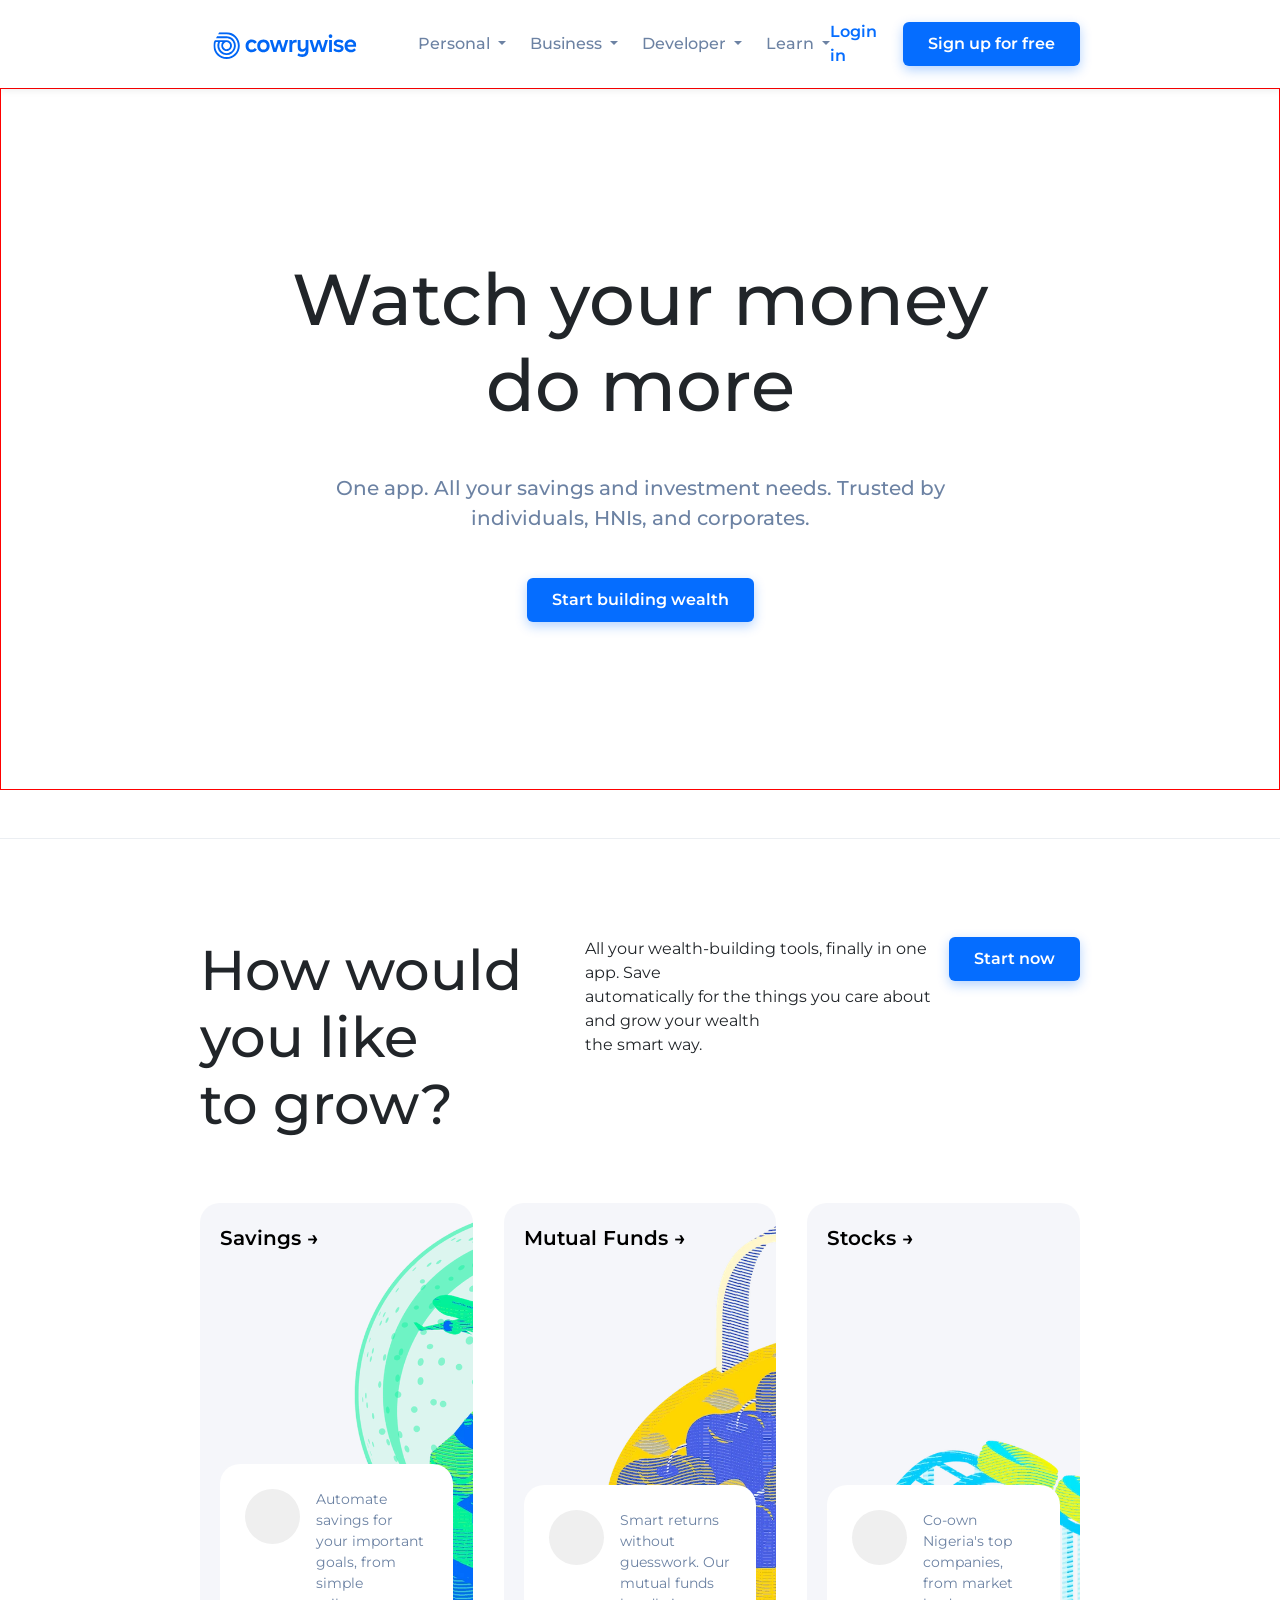
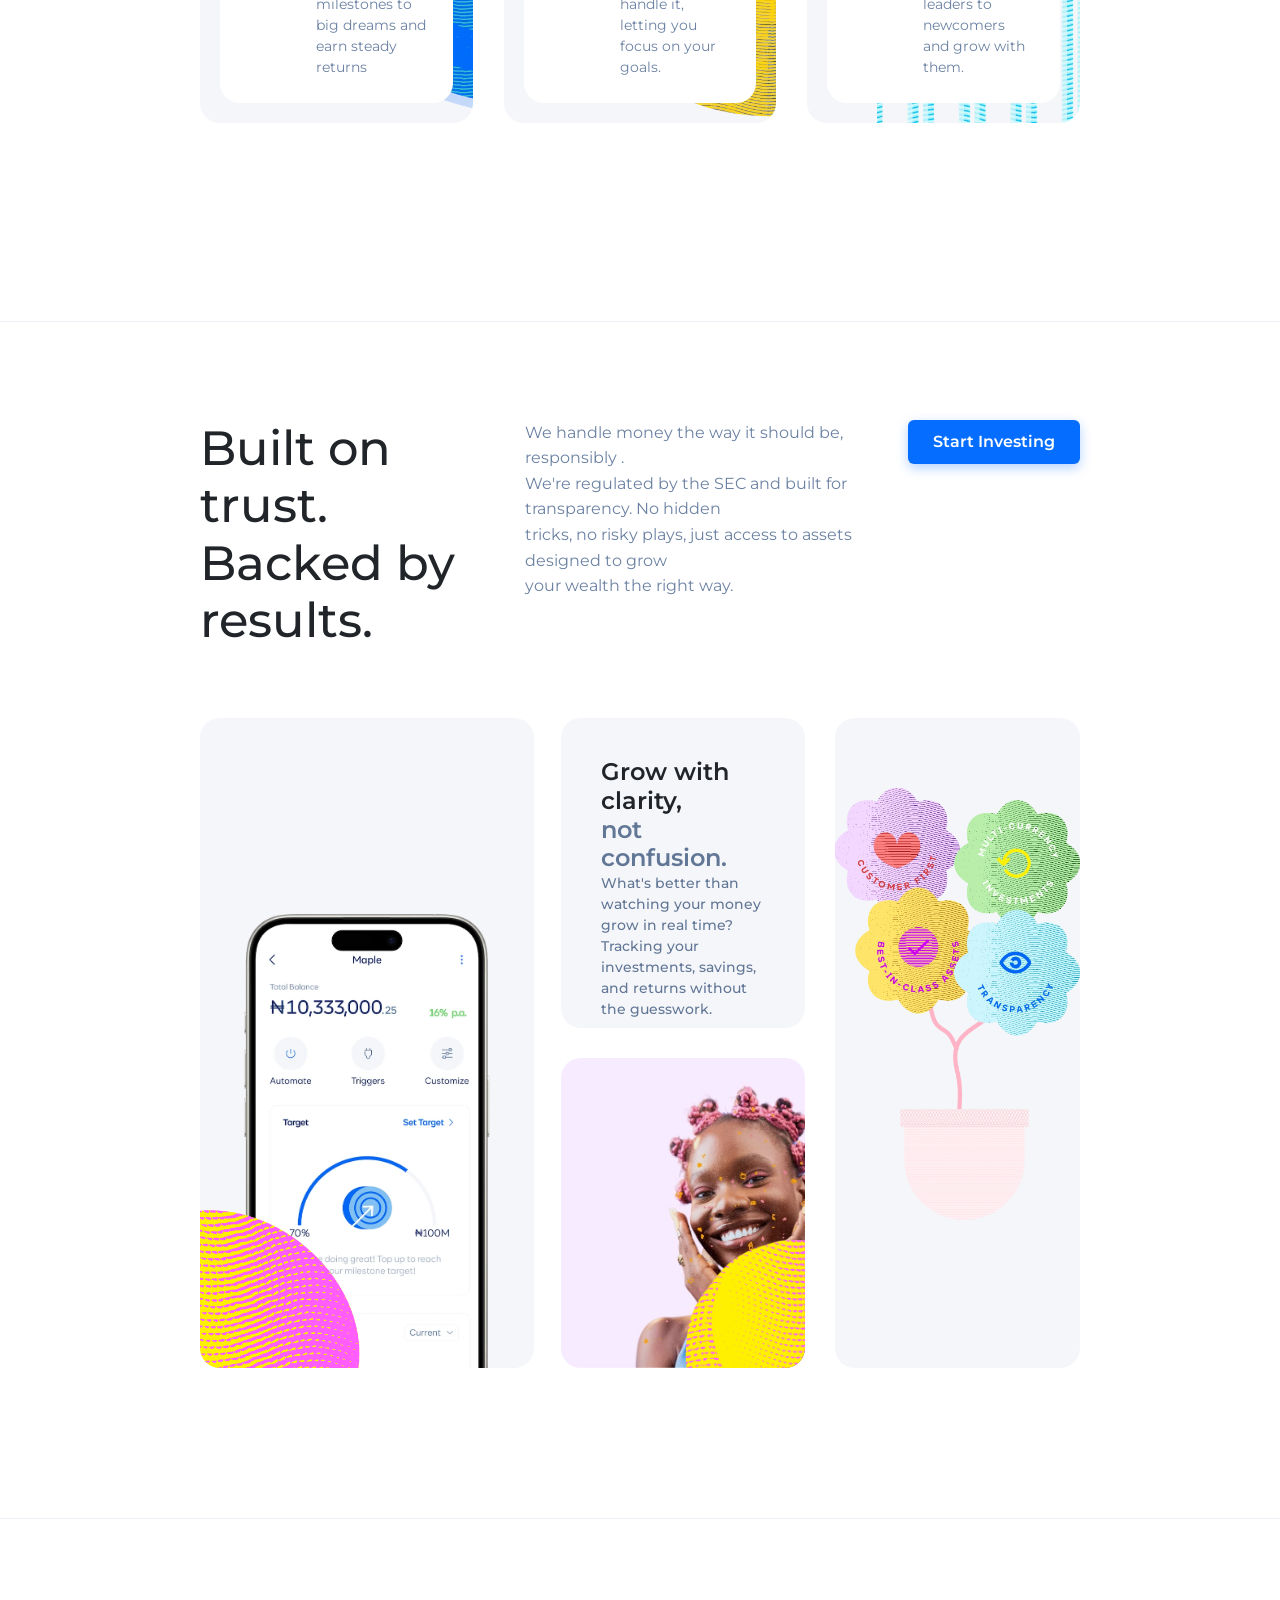
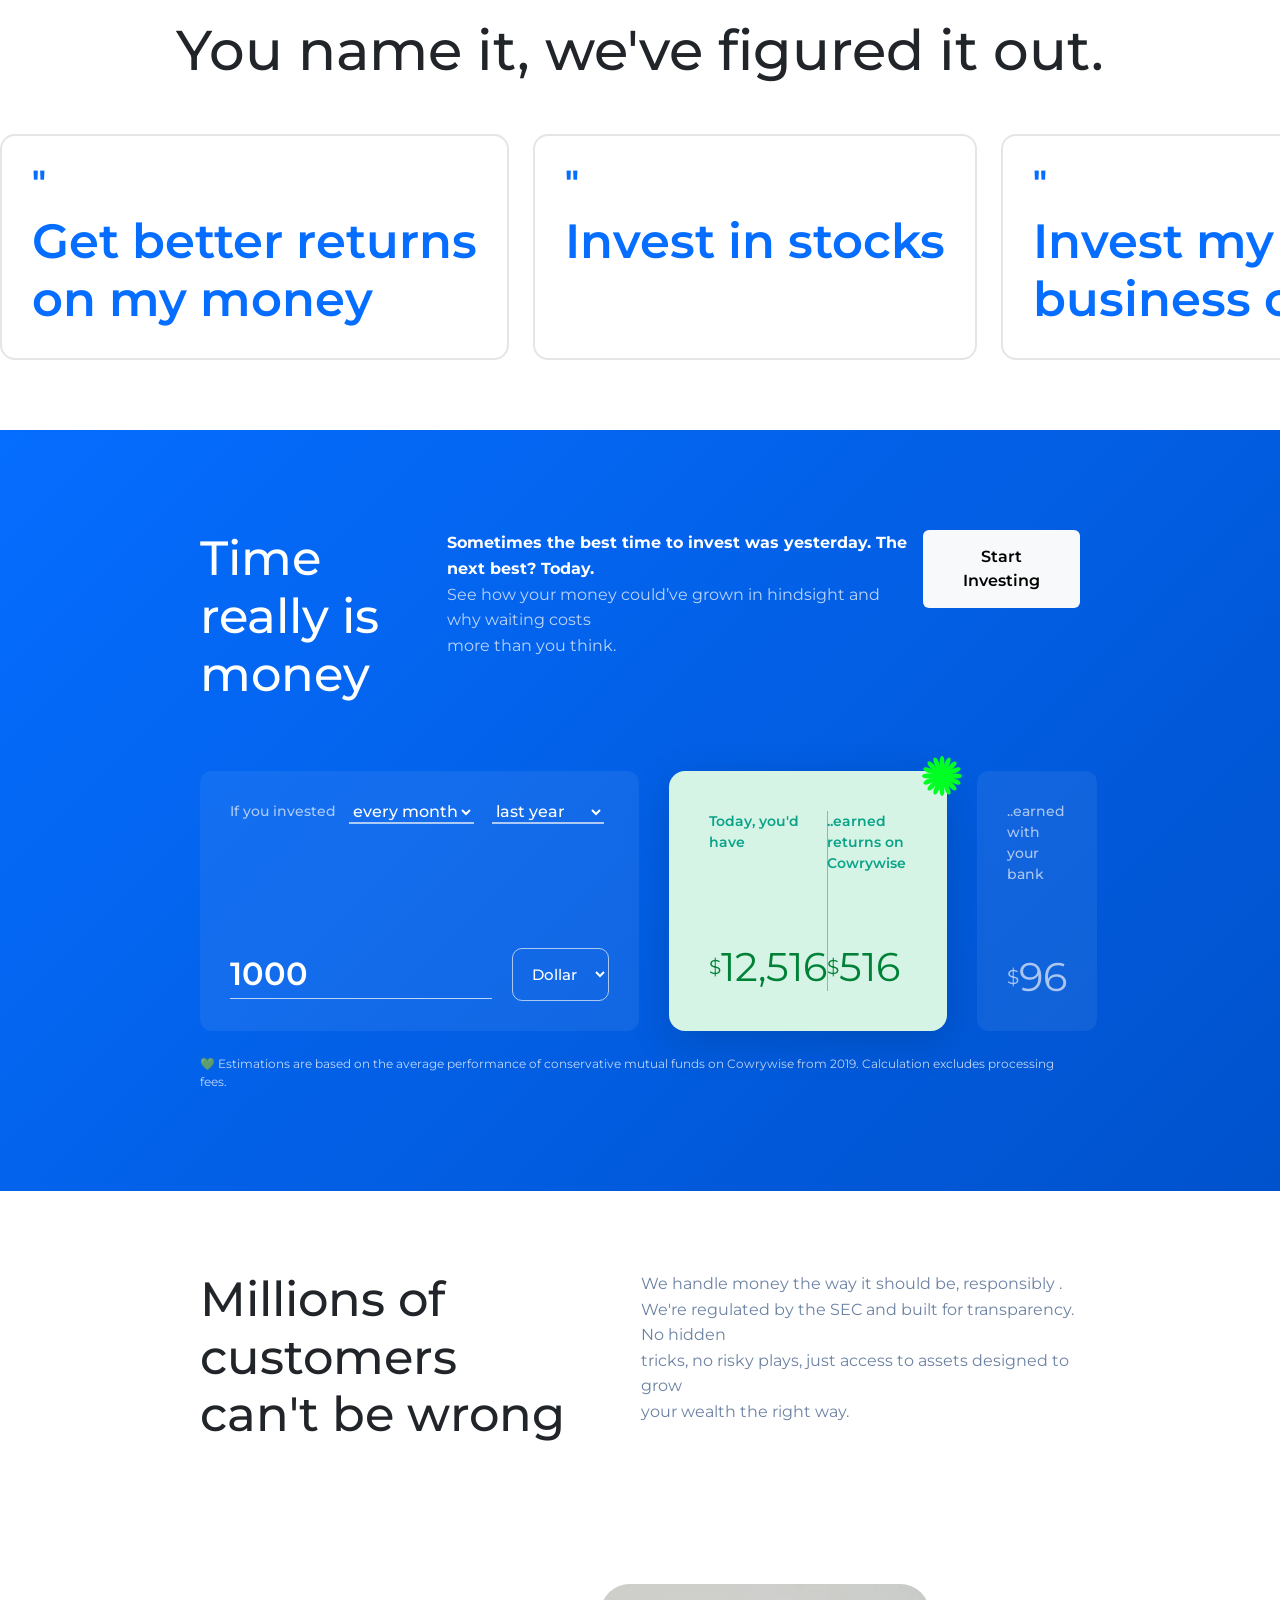
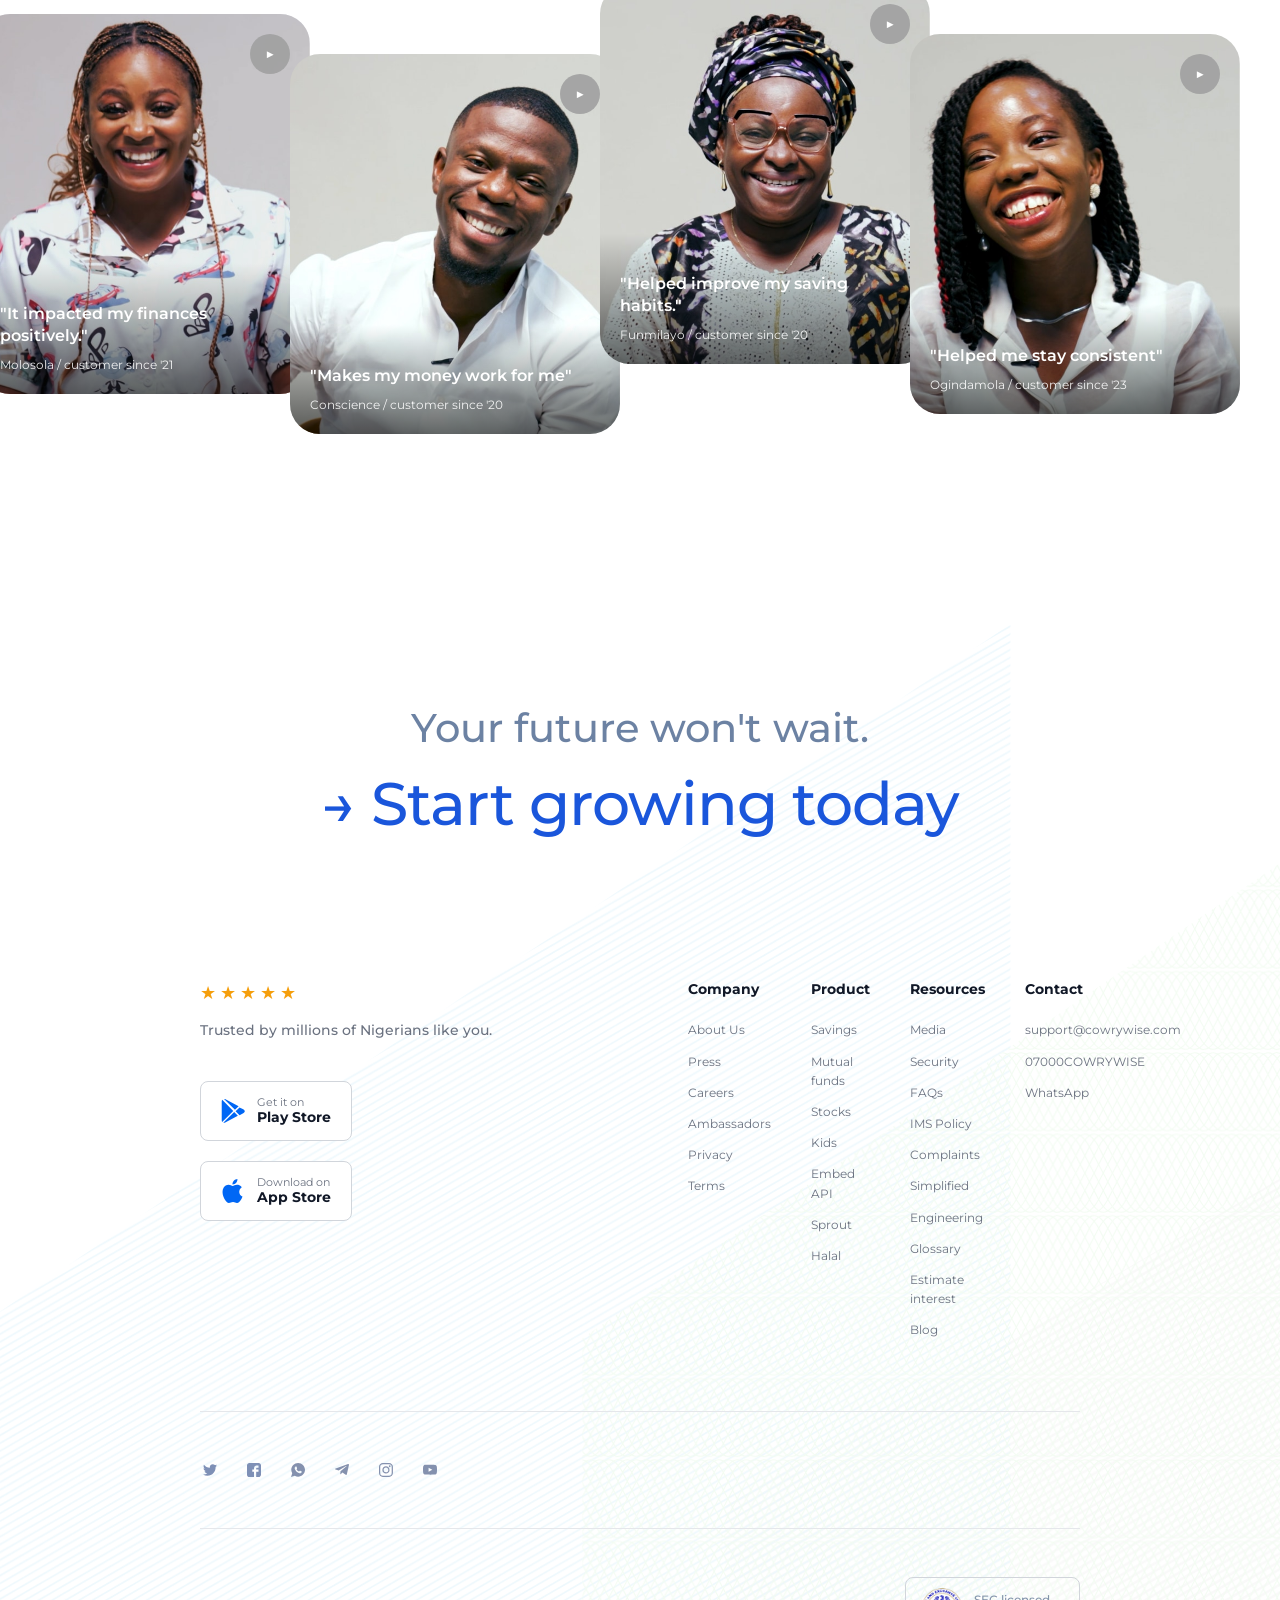
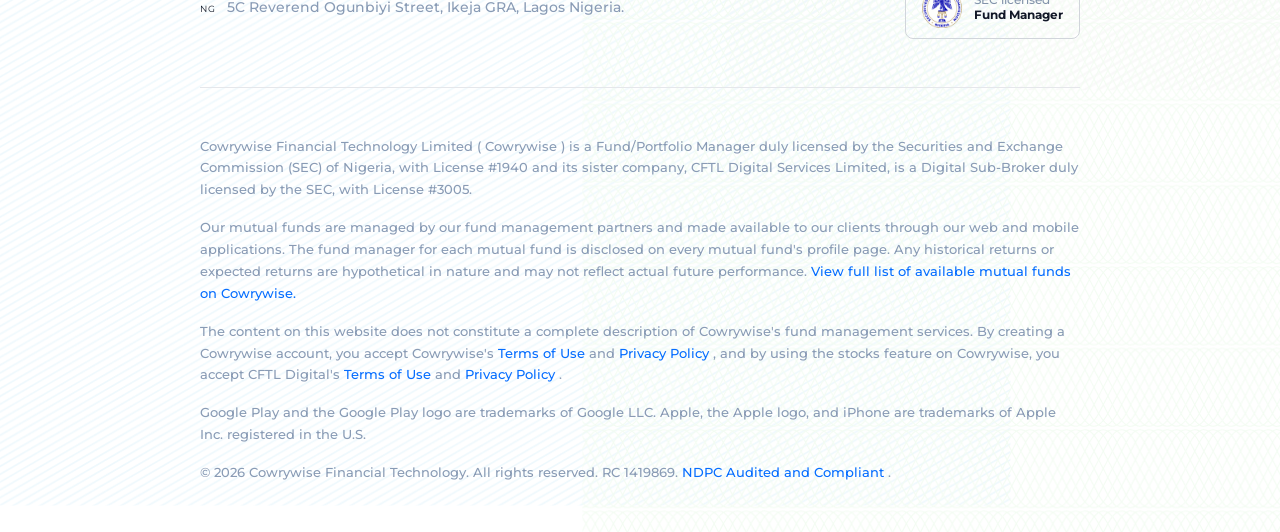
==== commit 577c6fbc: "Add animated greenroll image to result card for enhanced visual appeal Co-authored-by: Copilot <copi" ====
--- a/index.html
+++ b/index.html
@@ -382,6 +382,7 @@
             </div>
     
             <div class="resultCard">
+                <img src="./media/greenroll.svg" alt="" class="greenroll">
                 <div class="resultHeader">
                     <span class="resultLabel">Today, you'd have</span>
                     <p class="mainAmount display-6 fw-normal">
--- a/style.css
+++ b/style.css
@@ -638,6 +638,7 @@
 
 
 .resultCard{
+    position: relative ;
     height: 260px;
     display: flex !important;
     justify-content: space-between;
@@ -645,6 +646,22 @@
     border-radius: 16px !important;
     padding: 40px !important;
     box-shadow: 0 10px 40px rgba(0, 0, 0, 0.15);
+}
+.greenroll{
+    position: absolute !important;
+    top: -15px !important;
+    right: -15px !important;
+    width: 40px;
+    animation: greenroll 20s linear infinite;
+    filter: invert(48%) sepia(100%) saturate(2000%) hue-rotate(90deg) brightness(150%);
+}
+@keyframes greenroll {
+    0%{
+        transform: rotate(0deg);
+    }
+    100%{
+        transform: rotate(360deg);
+    }
 }
 .resultHeader{
     display: flex !important;
@@ -913,6 +930,10 @@
 /* ========SEC6 FOOTER======== */
 .sec6 {
     padding: 0 200px !important;
+    background-image:url(./media/footer-bg.svg);
+    background-size: cover;
+    background-repeat: no-repeat
+
 }
 
 /* Part 1: CTA Header */
@@ -942,7 +963,6 @@
 
 /* Part 2: Footer Body */
 .sec6-footer {
-    background-color: #FFFFFF;
     padding: 60px 0 !important;
     display: flex !important;
     gap: 60px !important;
@@ -1087,7 +1107,6 @@
 
 /* ========SEC6-FOOTER2======== */
 .sec6-footer2 {
-    background-color: #FFFFFF;
     padding: 0 !important;
 }
 
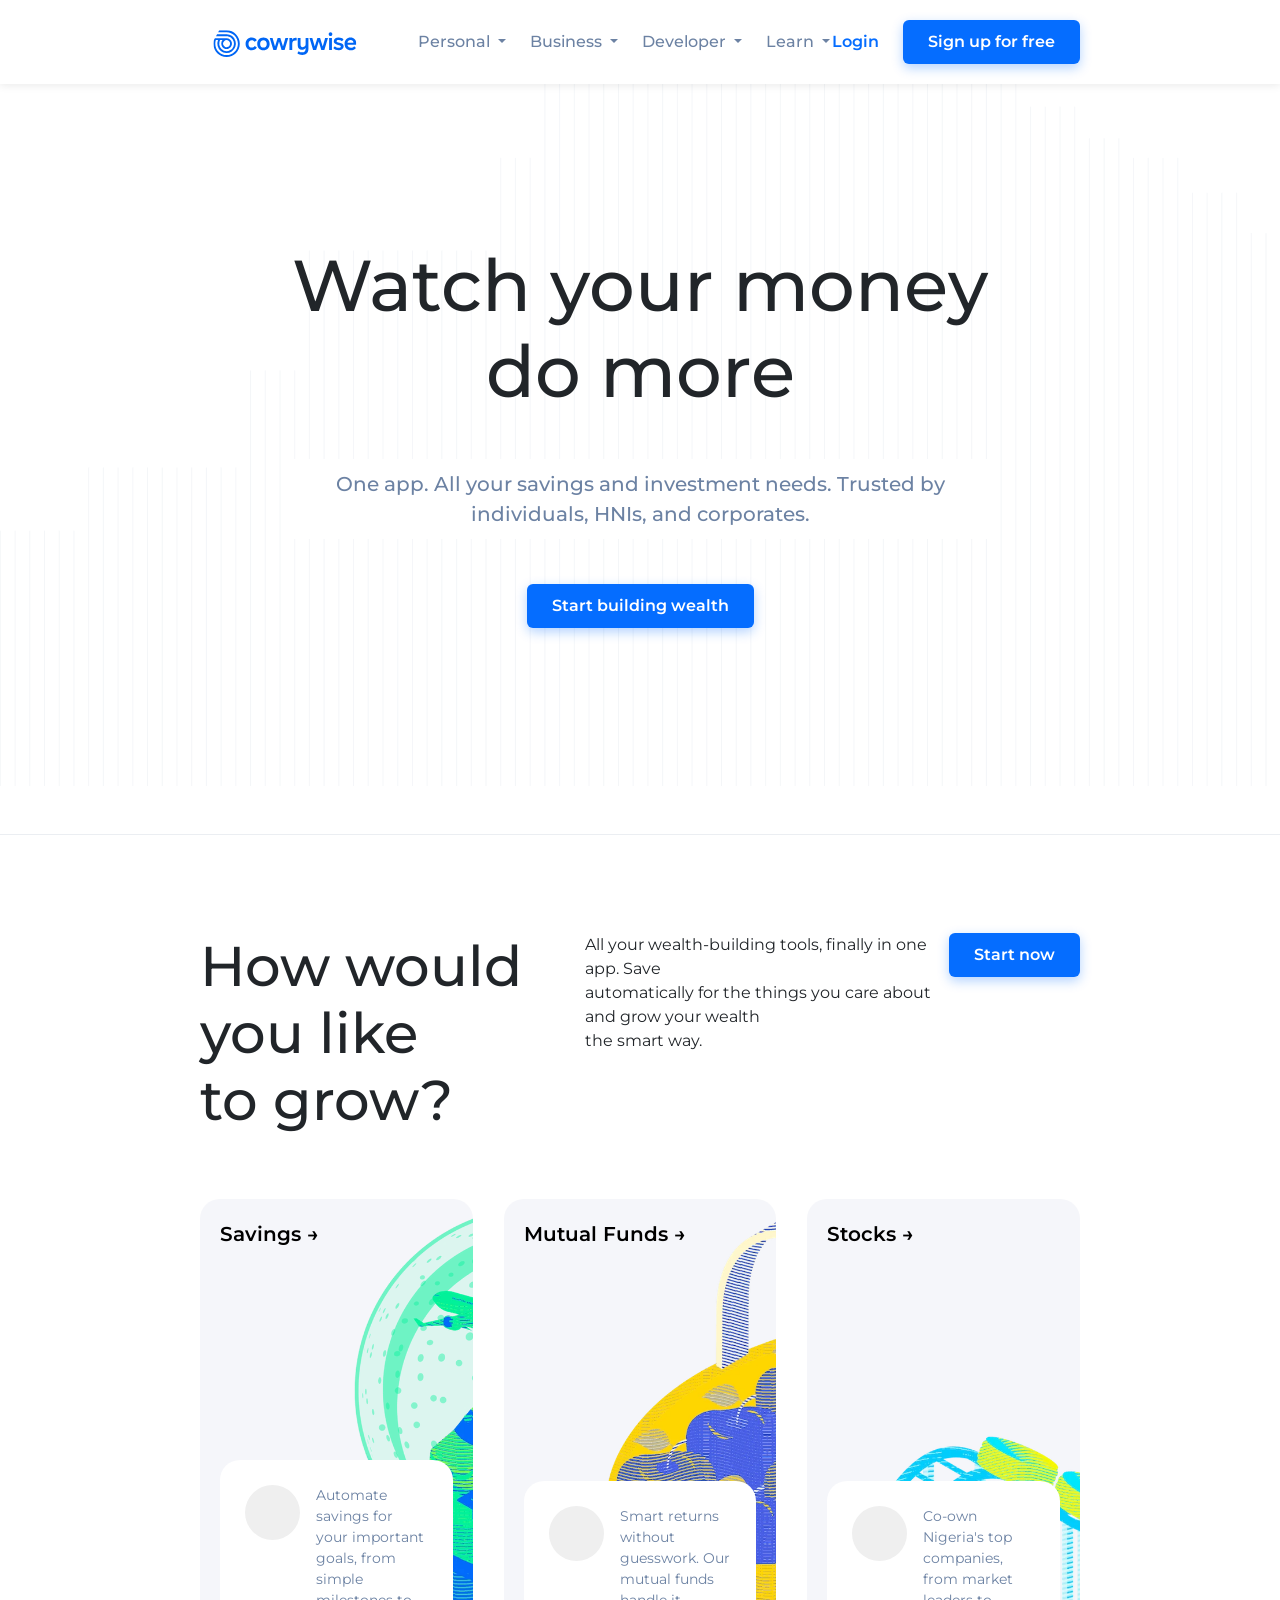
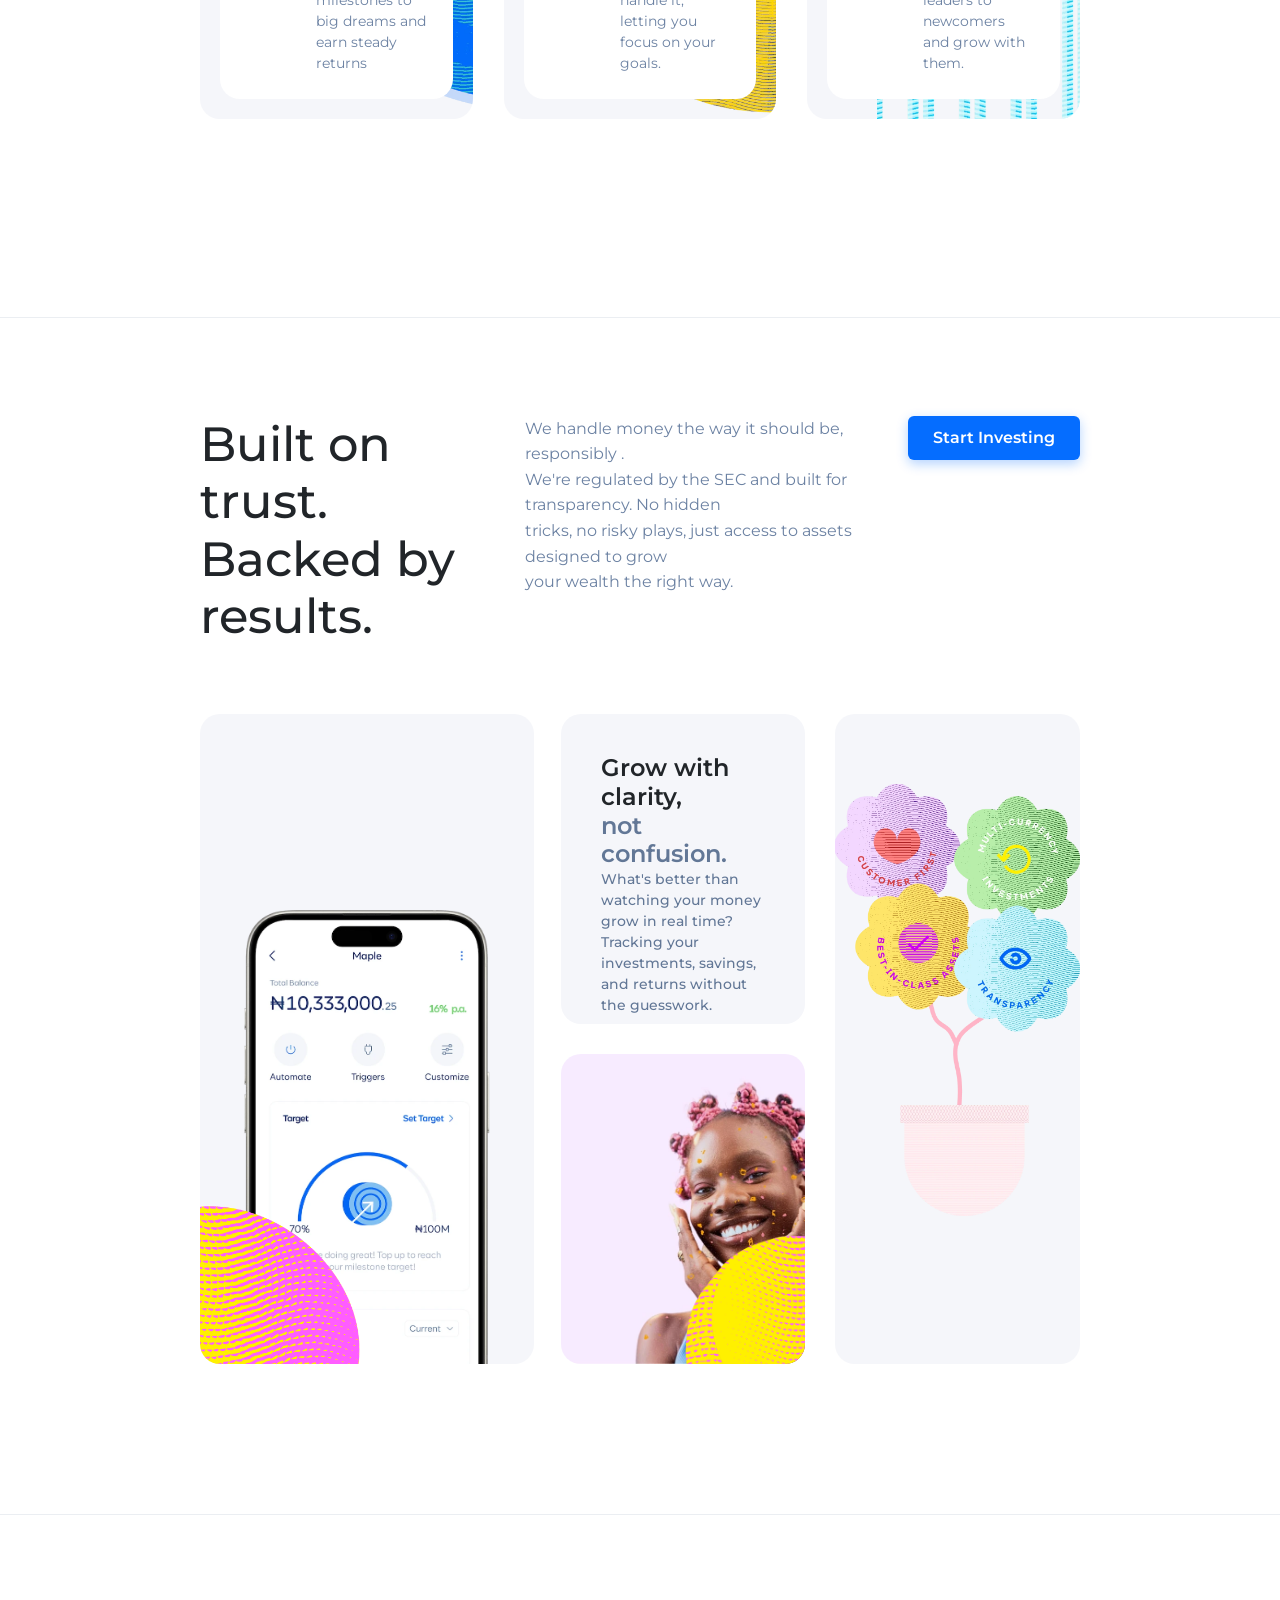
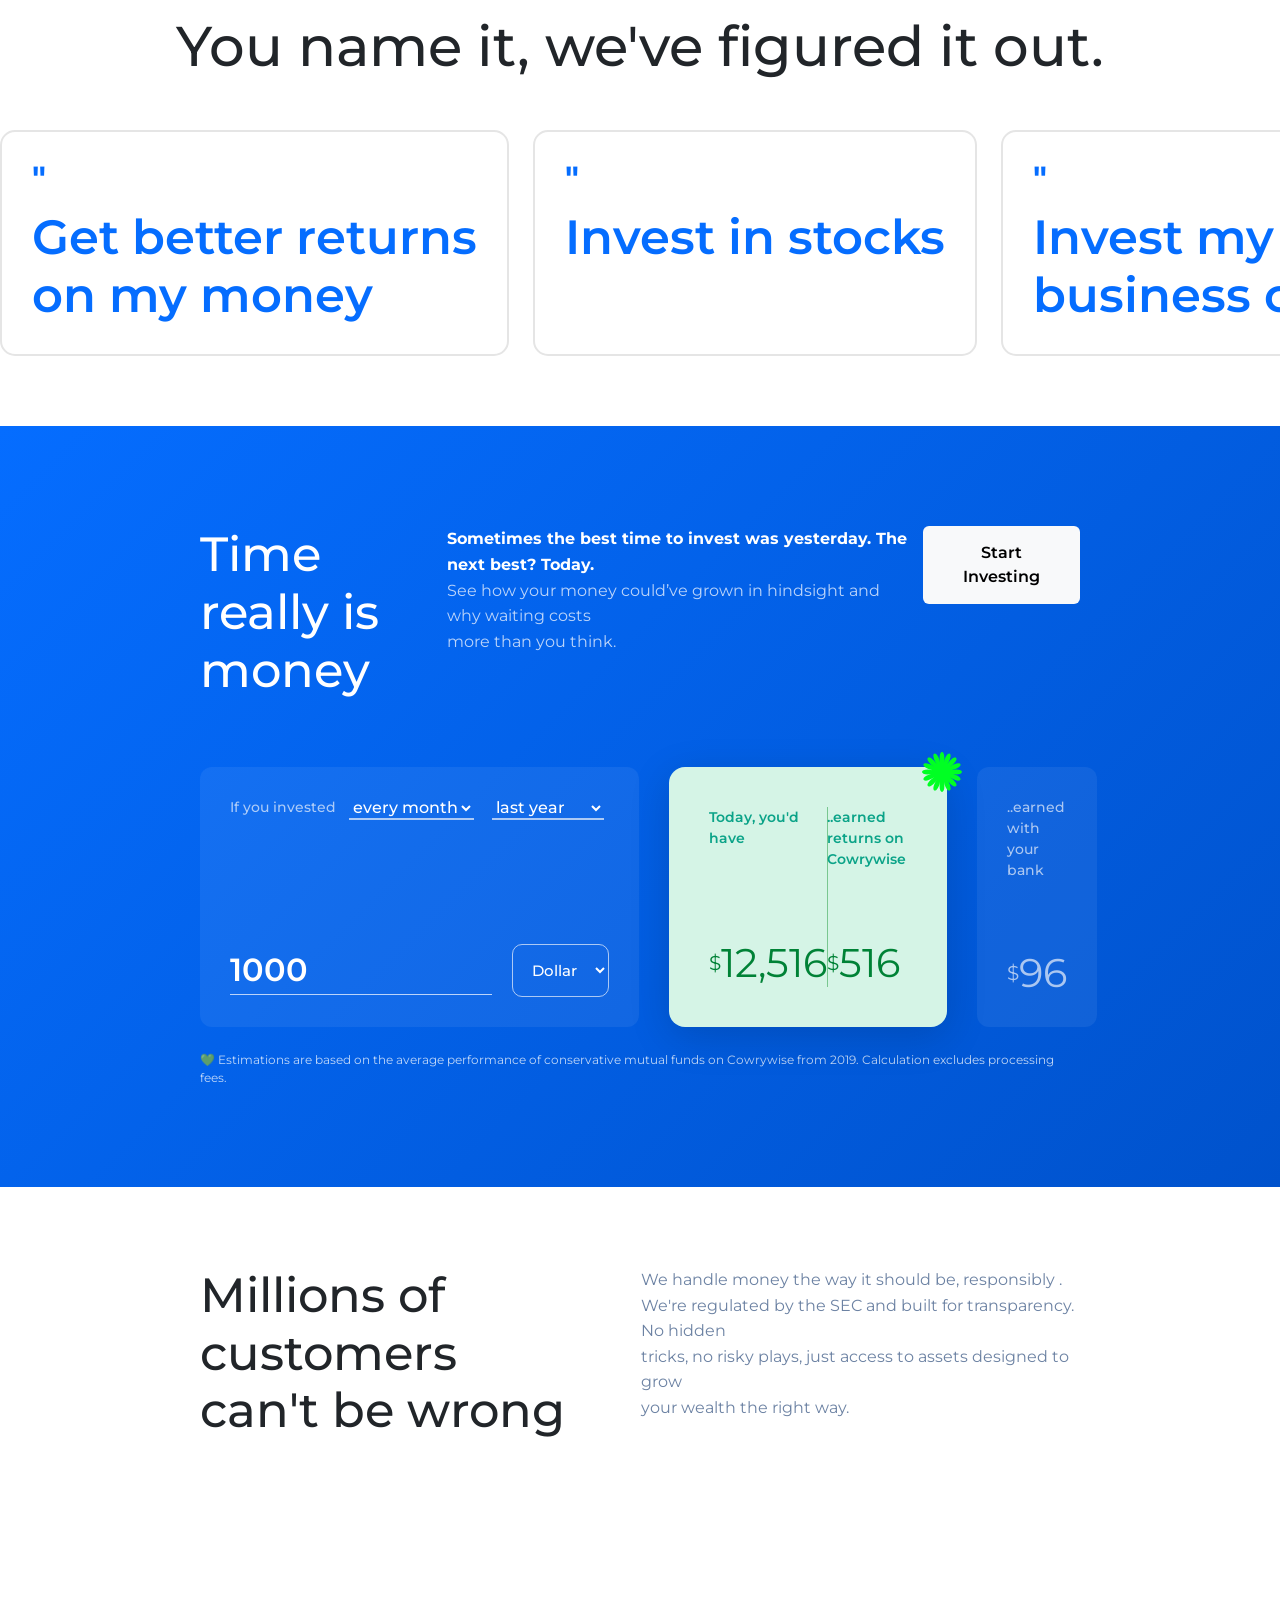
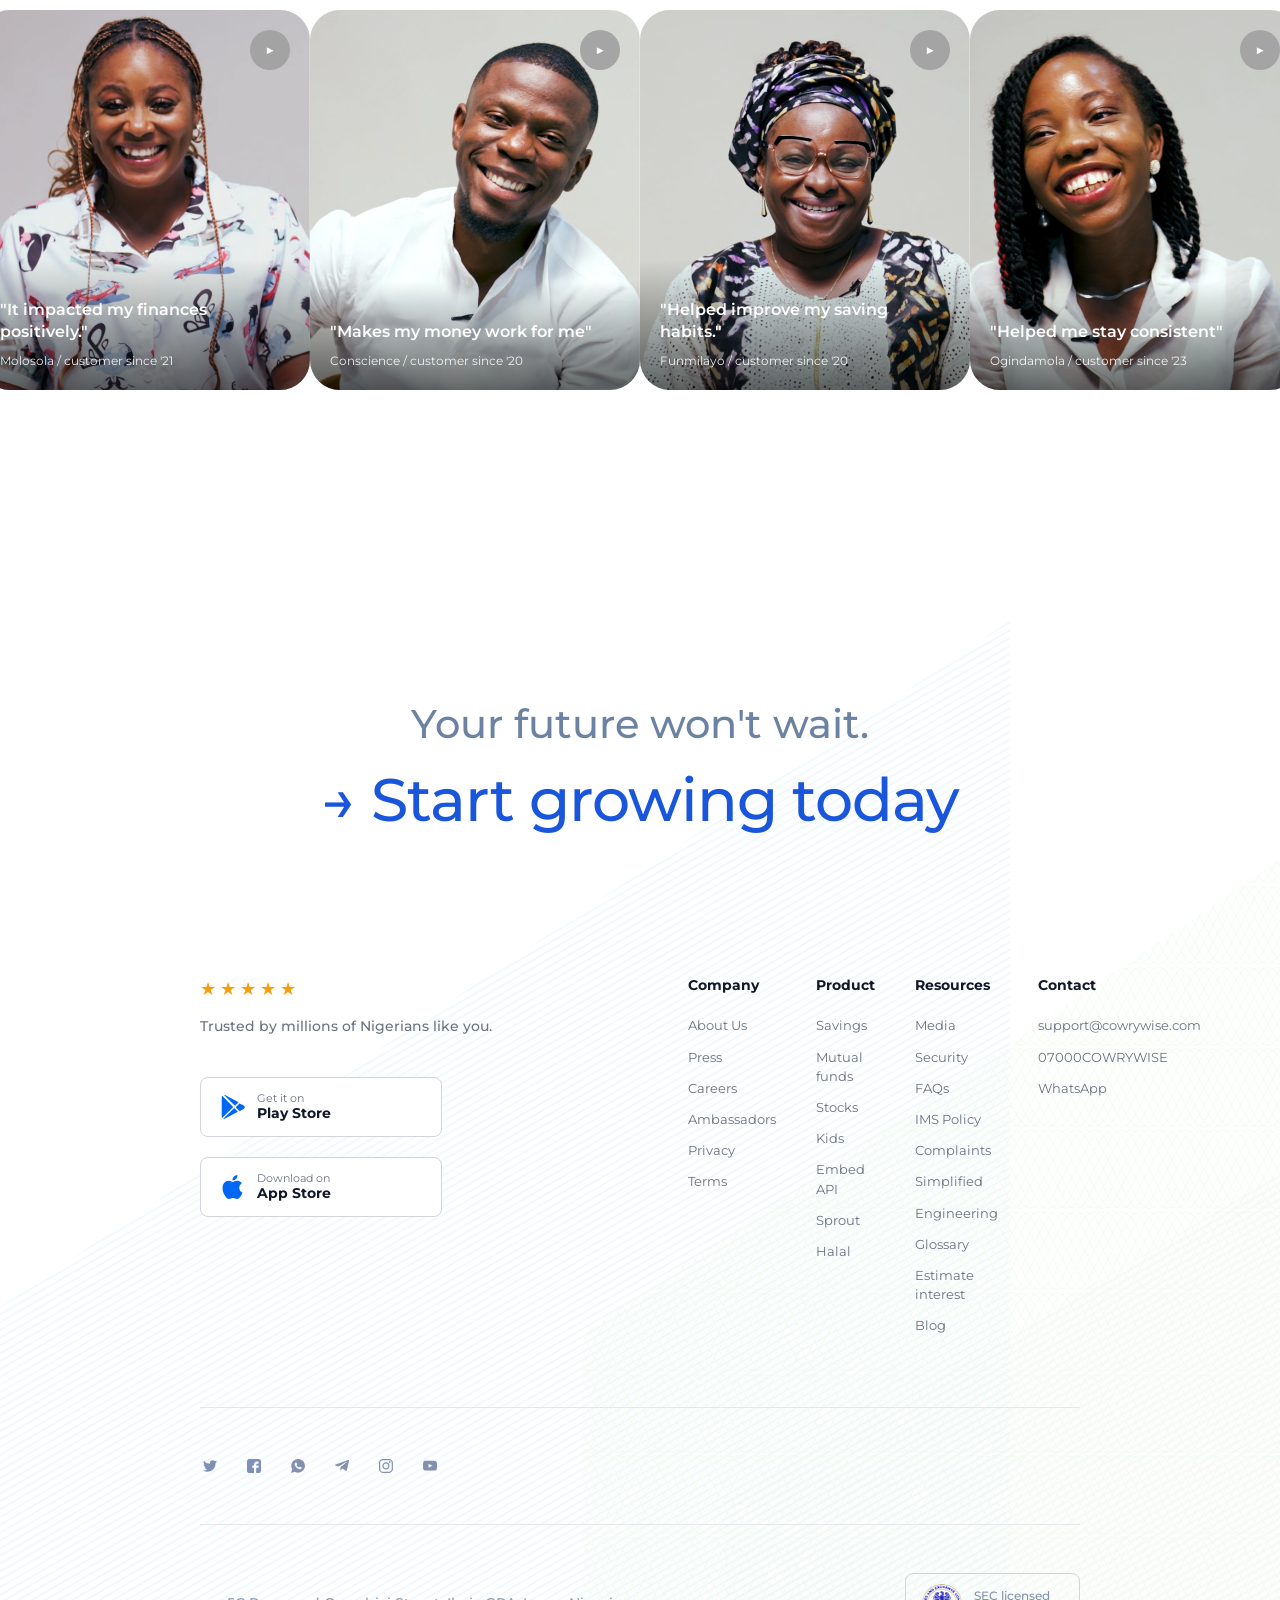
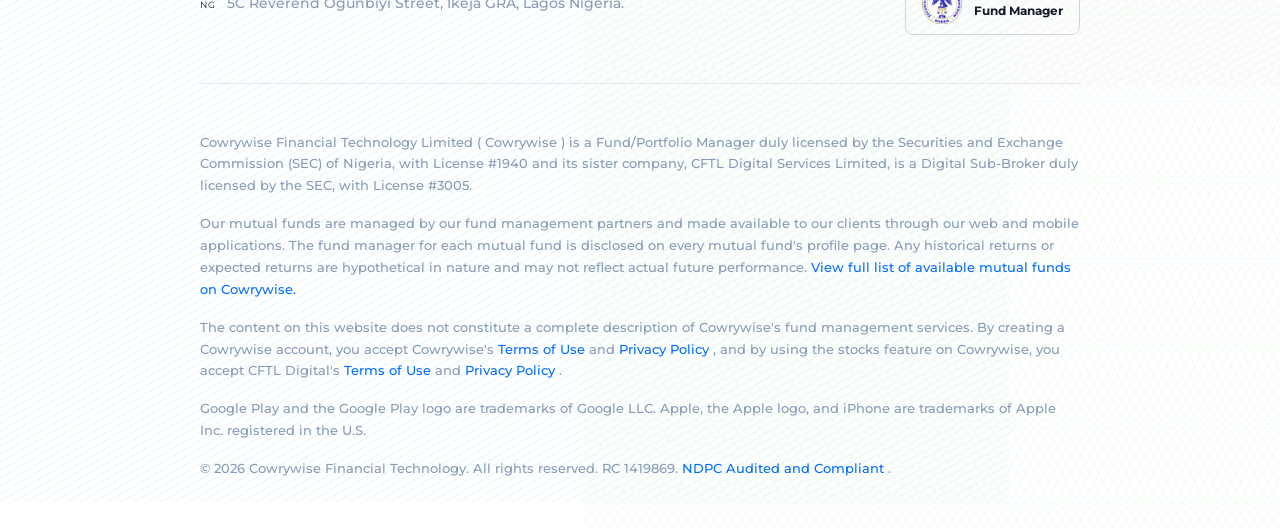
==== commit c8939e15: "Refactor code structure for improved readability and maintainability" ====
--- a/index.html
+++ b/index.html
@@ -191,7 +191,7 @@
 
                 </ul>
                 <div class="d-flex align-items-center gap-lg-4">
-                    <a href="login.html" class="login">Login in</a>
+                    <a href="login.html" class="login">Login</a>
                     <a href="signup.html">
                         <button class="signupBtn">Sign up for free</button>
                     </a>
--- a/style.css
+++ b/style.css
@@ -285,15 +285,14 @@
 /* ========SEC1============= */
 .sec1{
     height: 78vh;
-    /* background-image: url(./media/ladder.svg); */
-    border: solid red 1px;
+    background-image:url(./media/bg-lines.svg);
     background-repeat: no-repeat;
-    
-    background-position: bottom left, top right;
     background-size: cover;
 }
 .sec1 p{
     font-size: 20px;
+    background: white;
+    padding: 10px !important;
     font-weight: 500;
     color: #6C82A3;
     margin: 45px 0 !important;
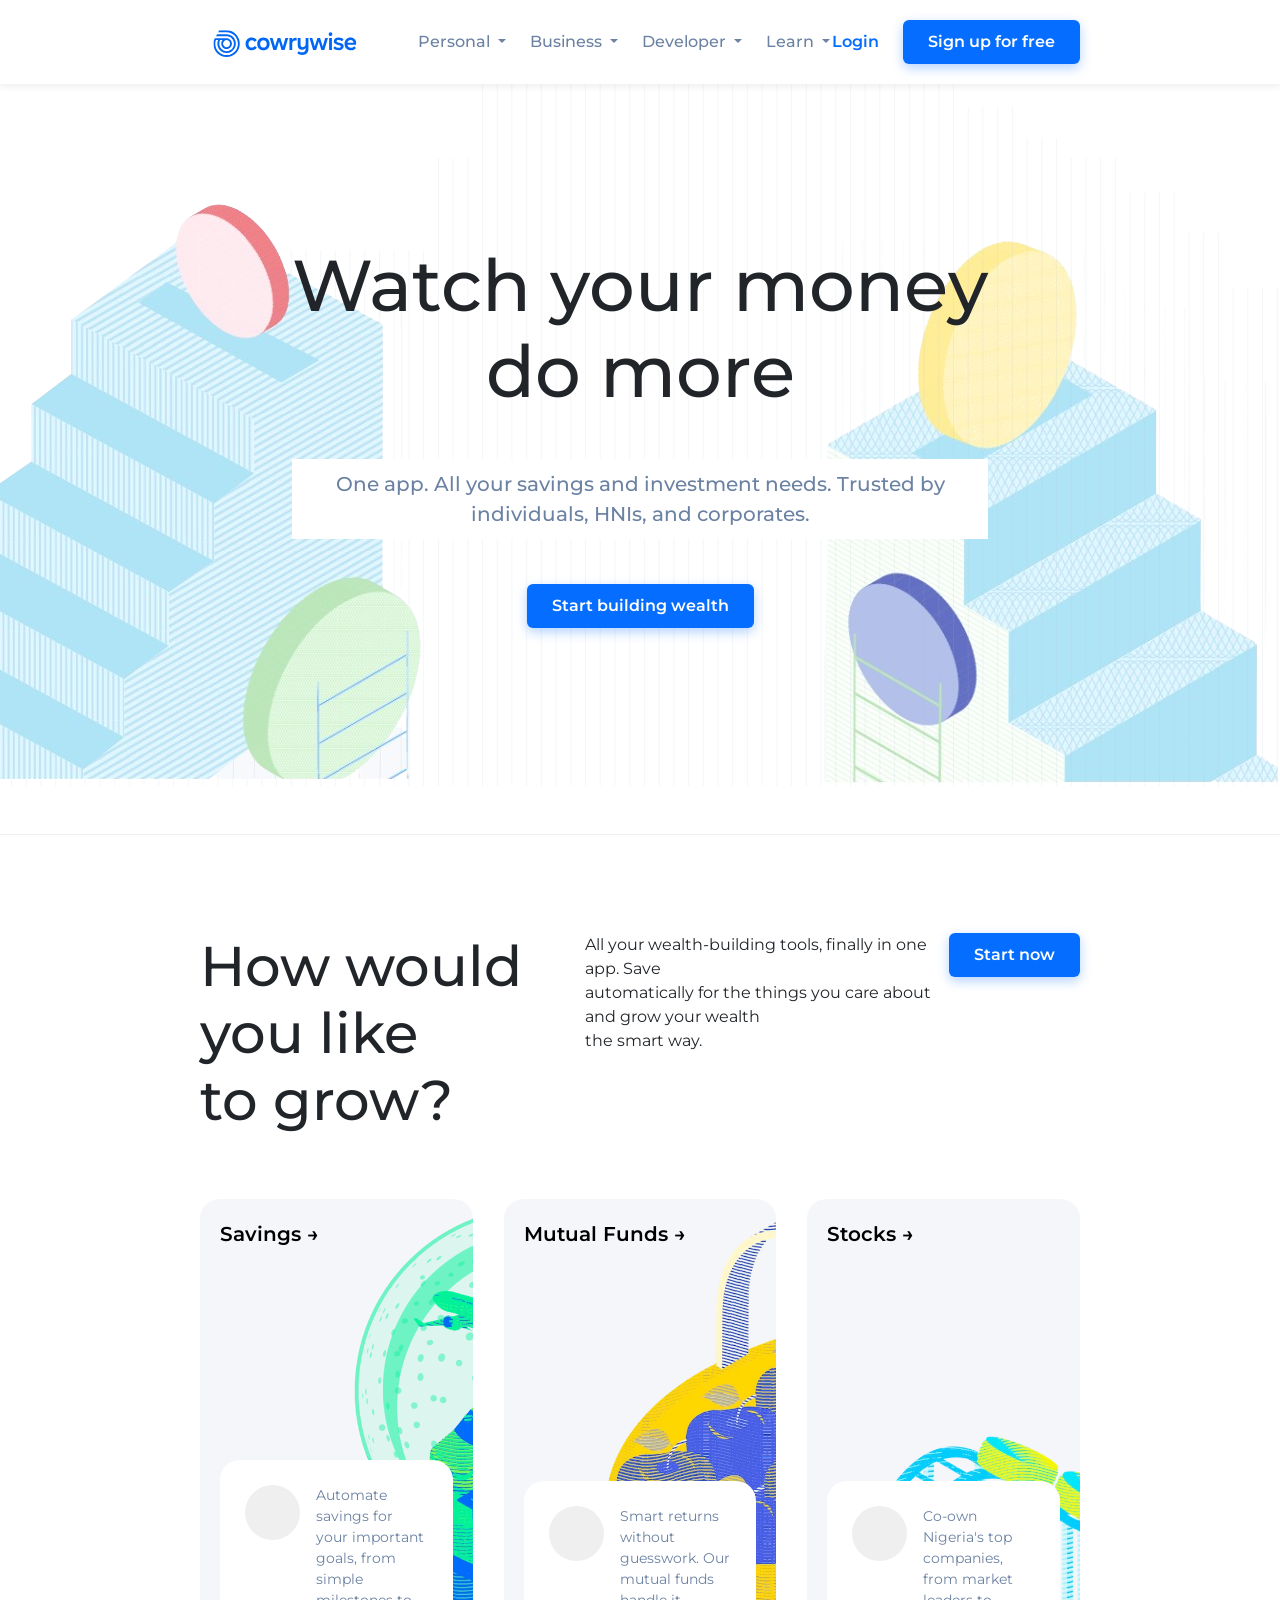
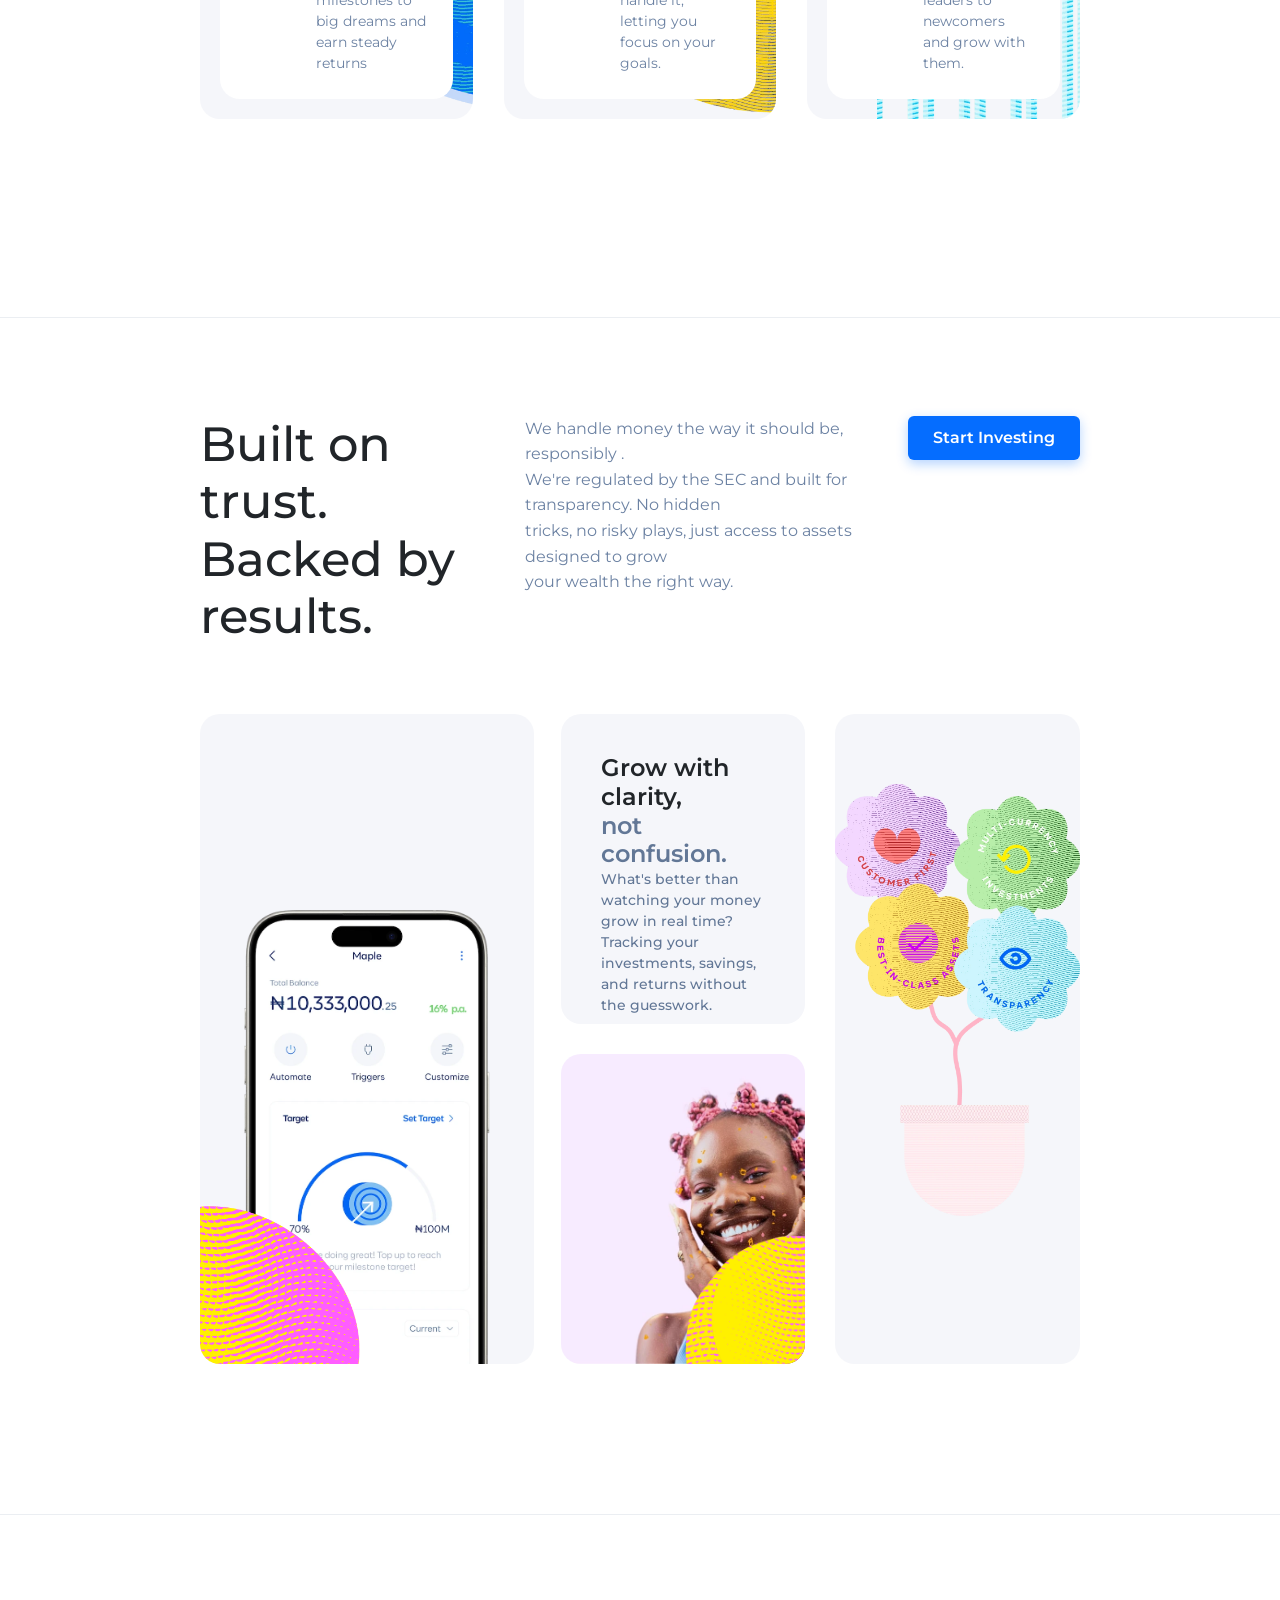
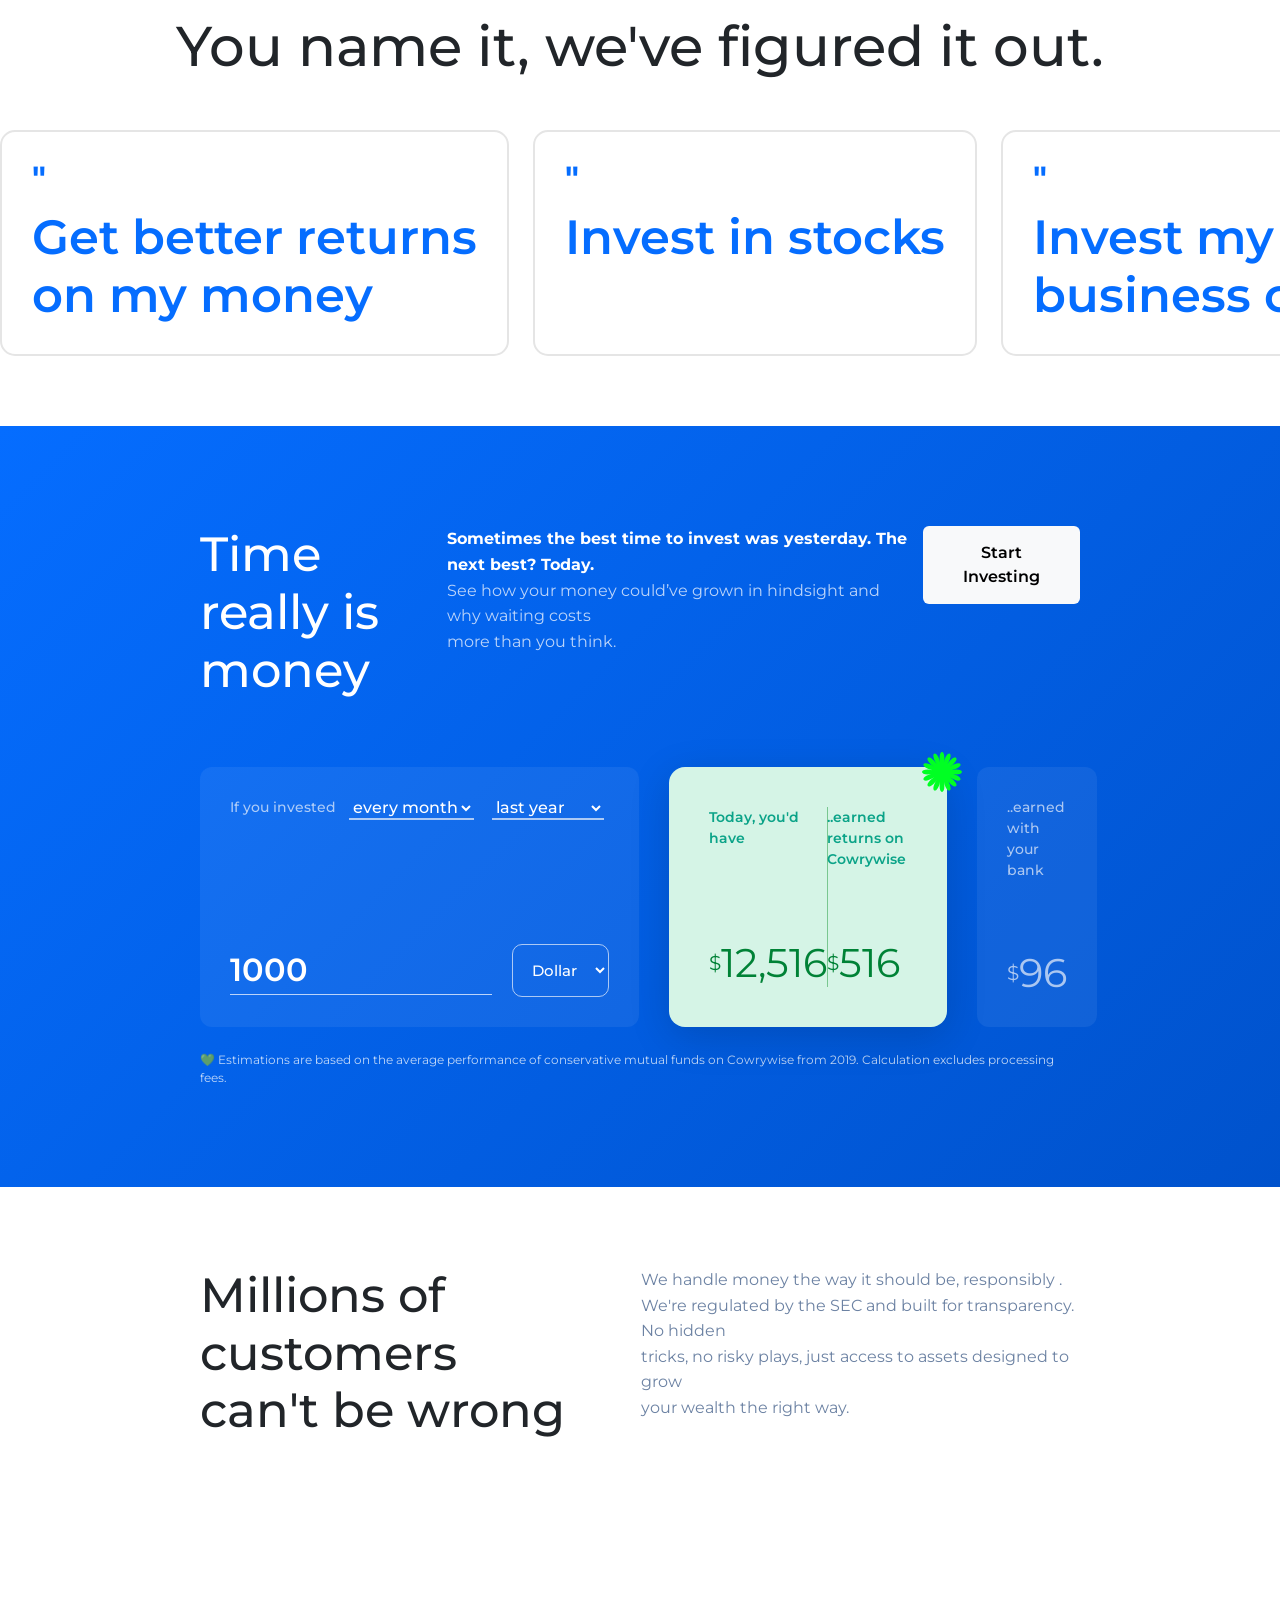
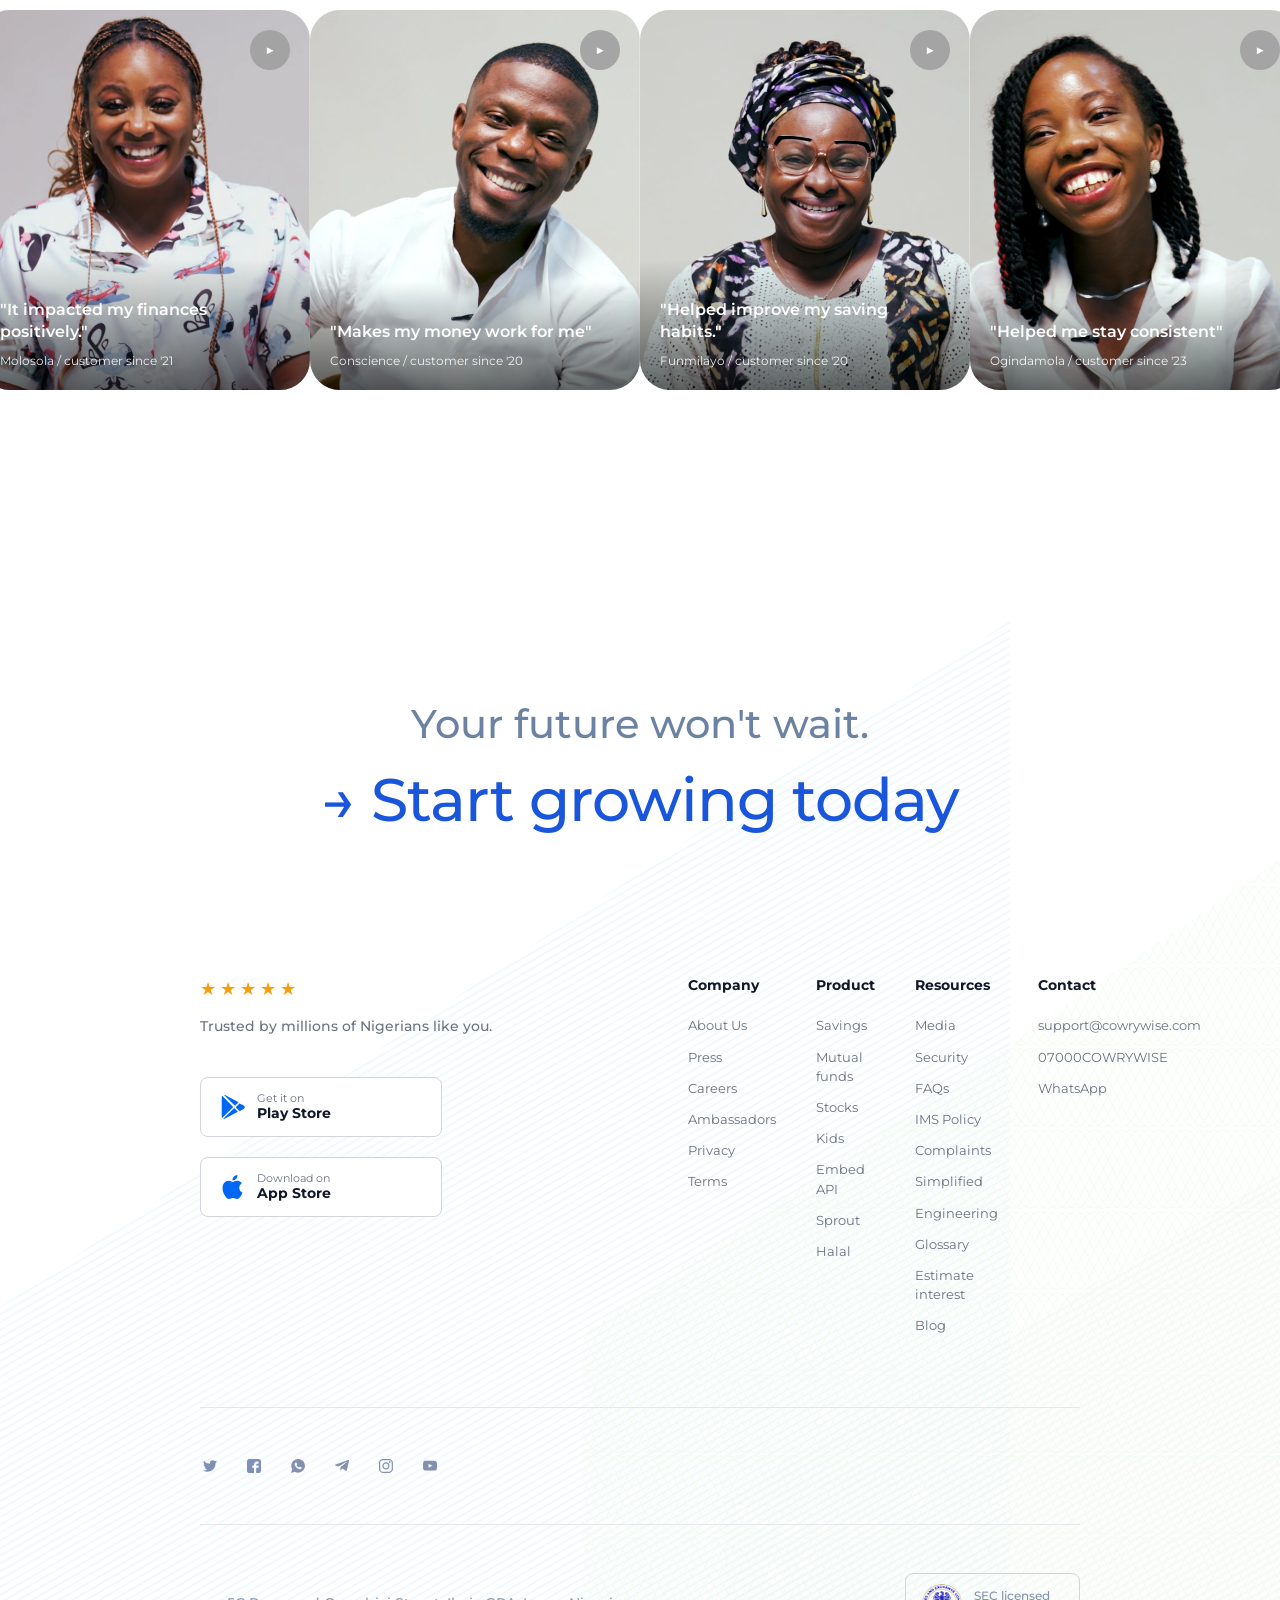
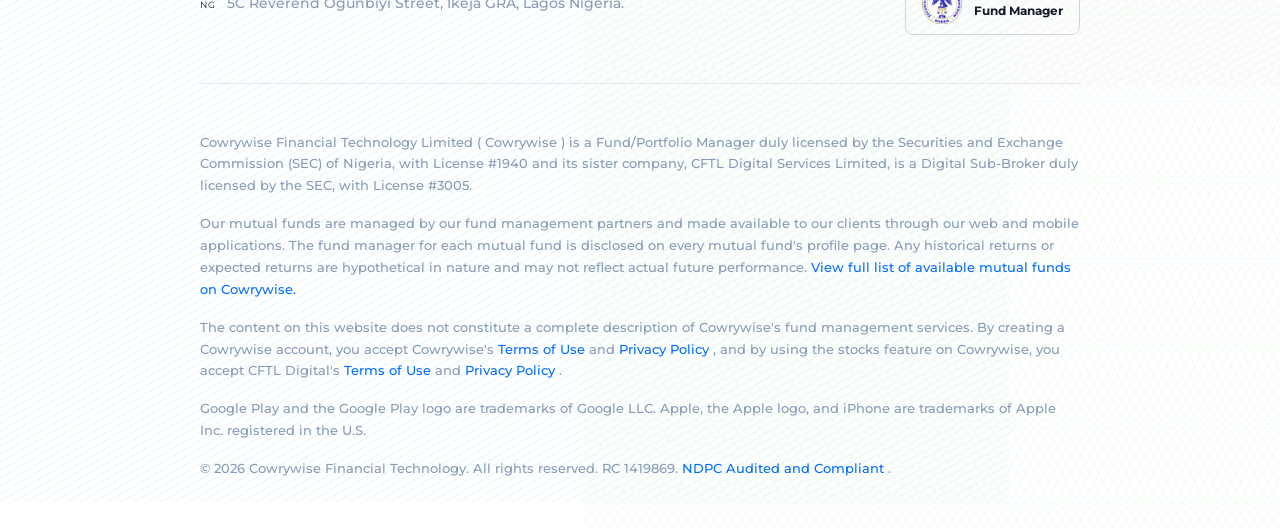
==== commit 57b1bf17: "Add background image to sec1 section and fix spacing in login/signup buttons" ====
--- a/index.html
+++ b/index.html
@@ -190,7 +190,7 @@
 
 
                 </ul>
-                <div class="d-flex align-items-center gap-lg-4">
+                <div class="d-flex align-items-center gap-lg-4 ">
                     <a href="login.html" class="login">Login</a>
                     <a href="signup.html">
                         <button class="signupBtn">Sign up for free</button>
--- a/style.css
+++ b/style.css
@@ -285,9 +285,10 @@
 /* ========SEC1============= */
 .sec1{
     height: 78vh;
-    background-image:url(./media/bg-lines.svg);
+    background-image:url(./media/bgright.png), url(./media/bg-lines.svg), url(./media/bgleft.png);
     background-repeat: no-repeat;
-    background-size: cover;
+    background-size:auto, cover, auto;
+    background-position: left bottom, center, right bottom;
 }
 .sec1 p{
     font-size: 20px;
@@ -1264,6 +1265,10 @@
 
 
     /* ===============SIGNUP================= */
+    .sec1{
+        background-image: url(./media/bg-lines.svg) !important;
+    }
+
     .startInvest .formCon{
         width: 100%;
     }
